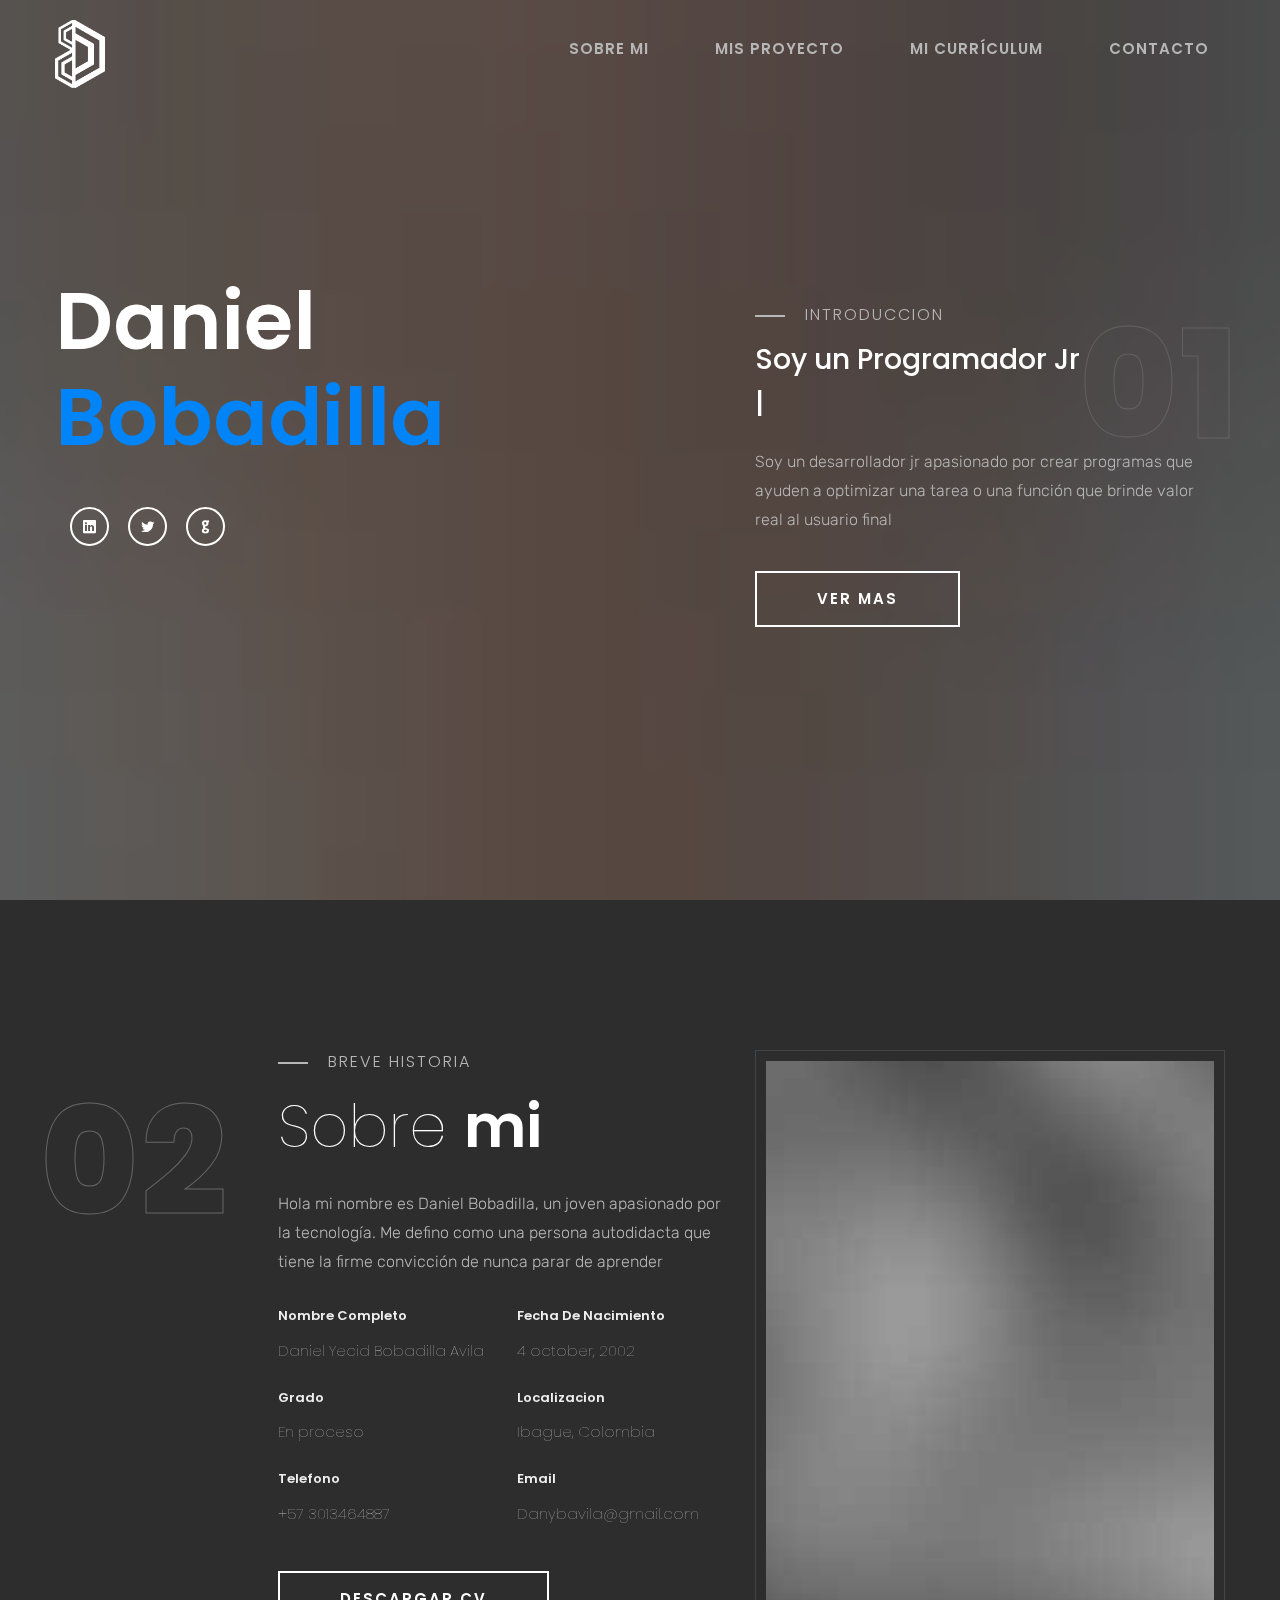
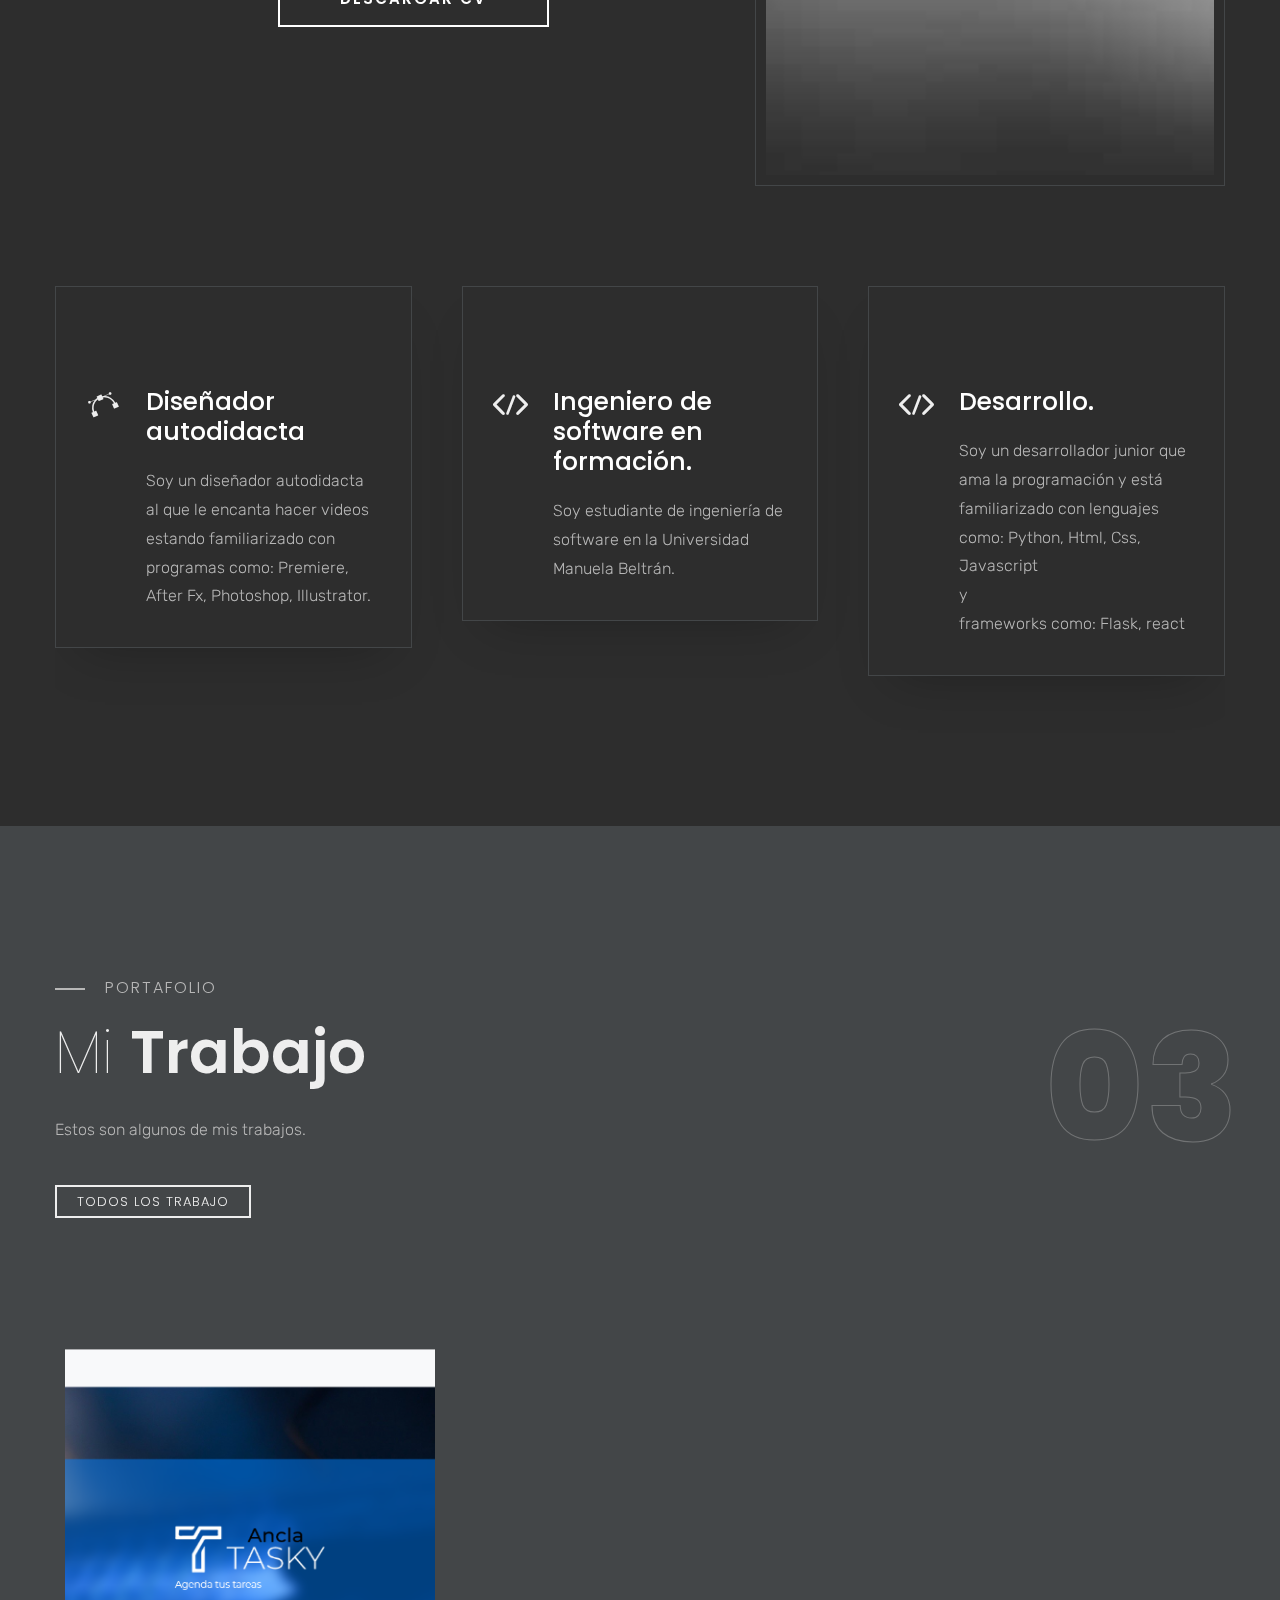
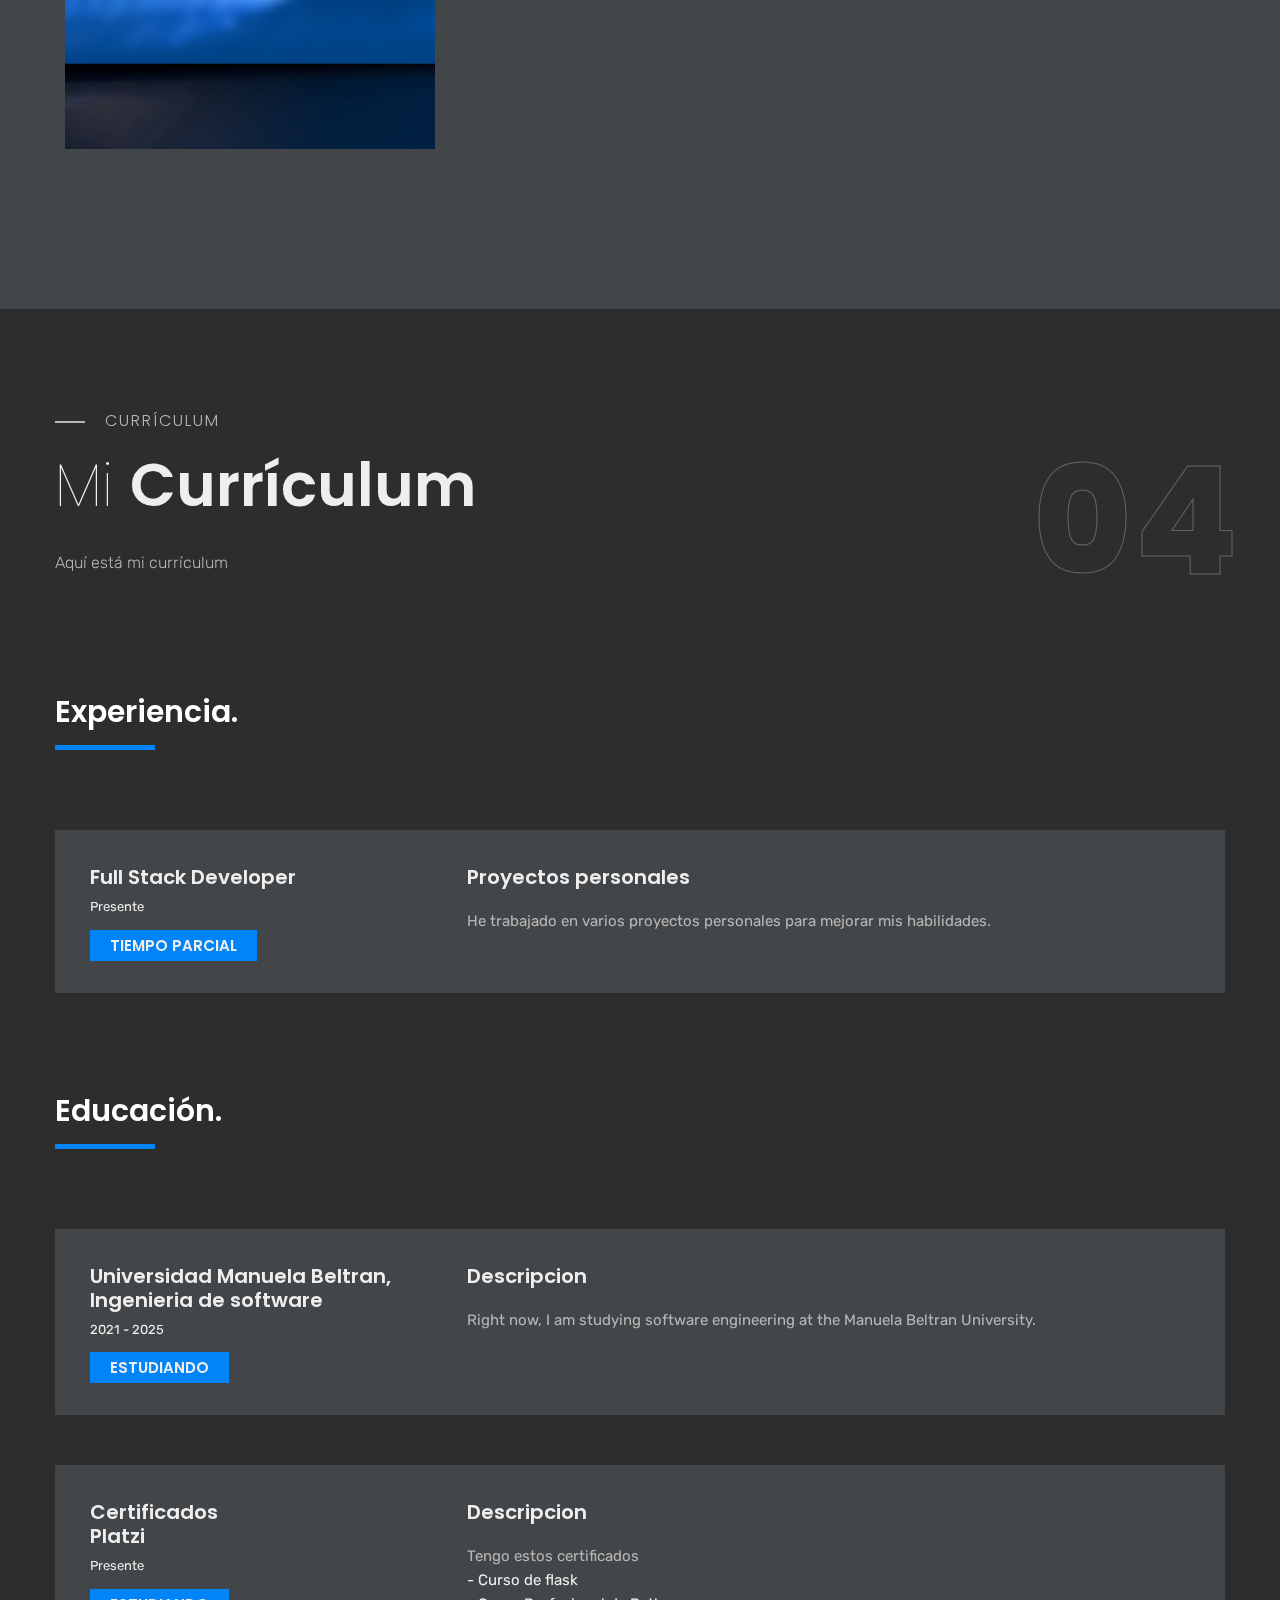
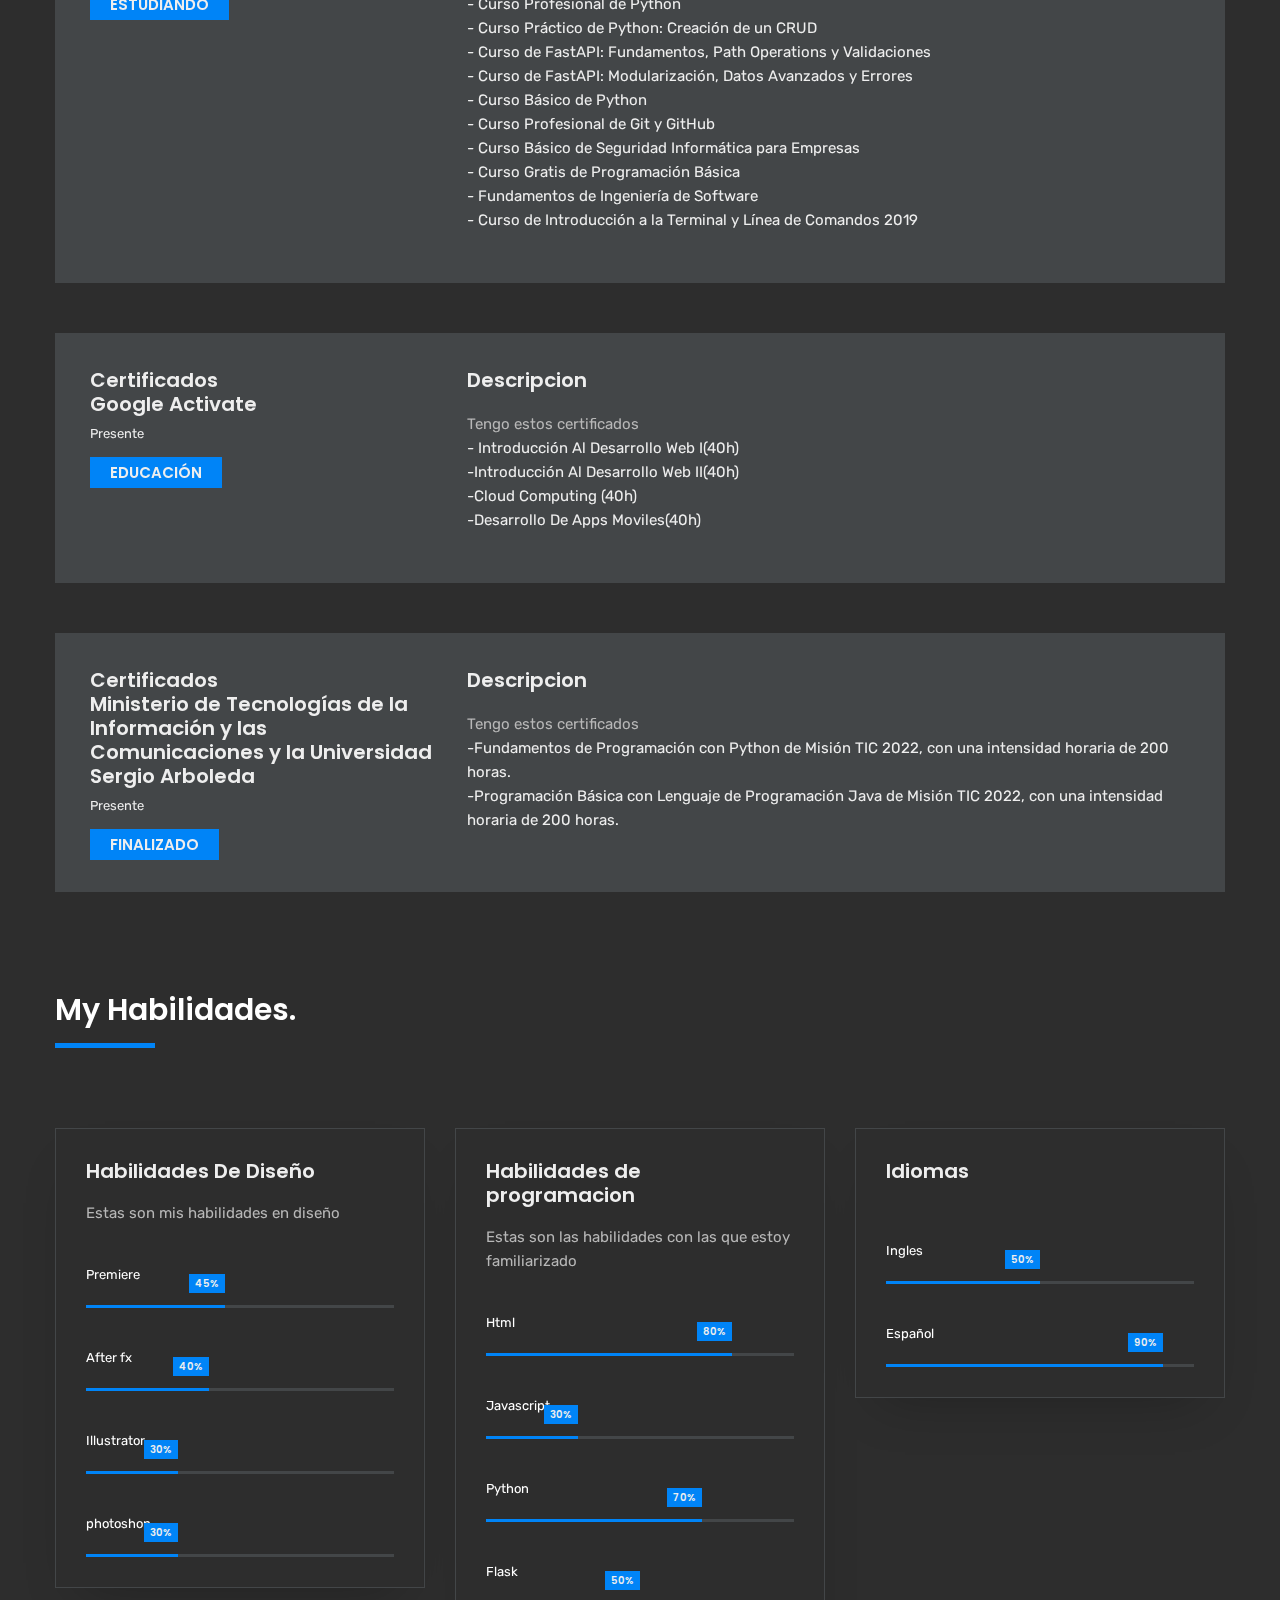
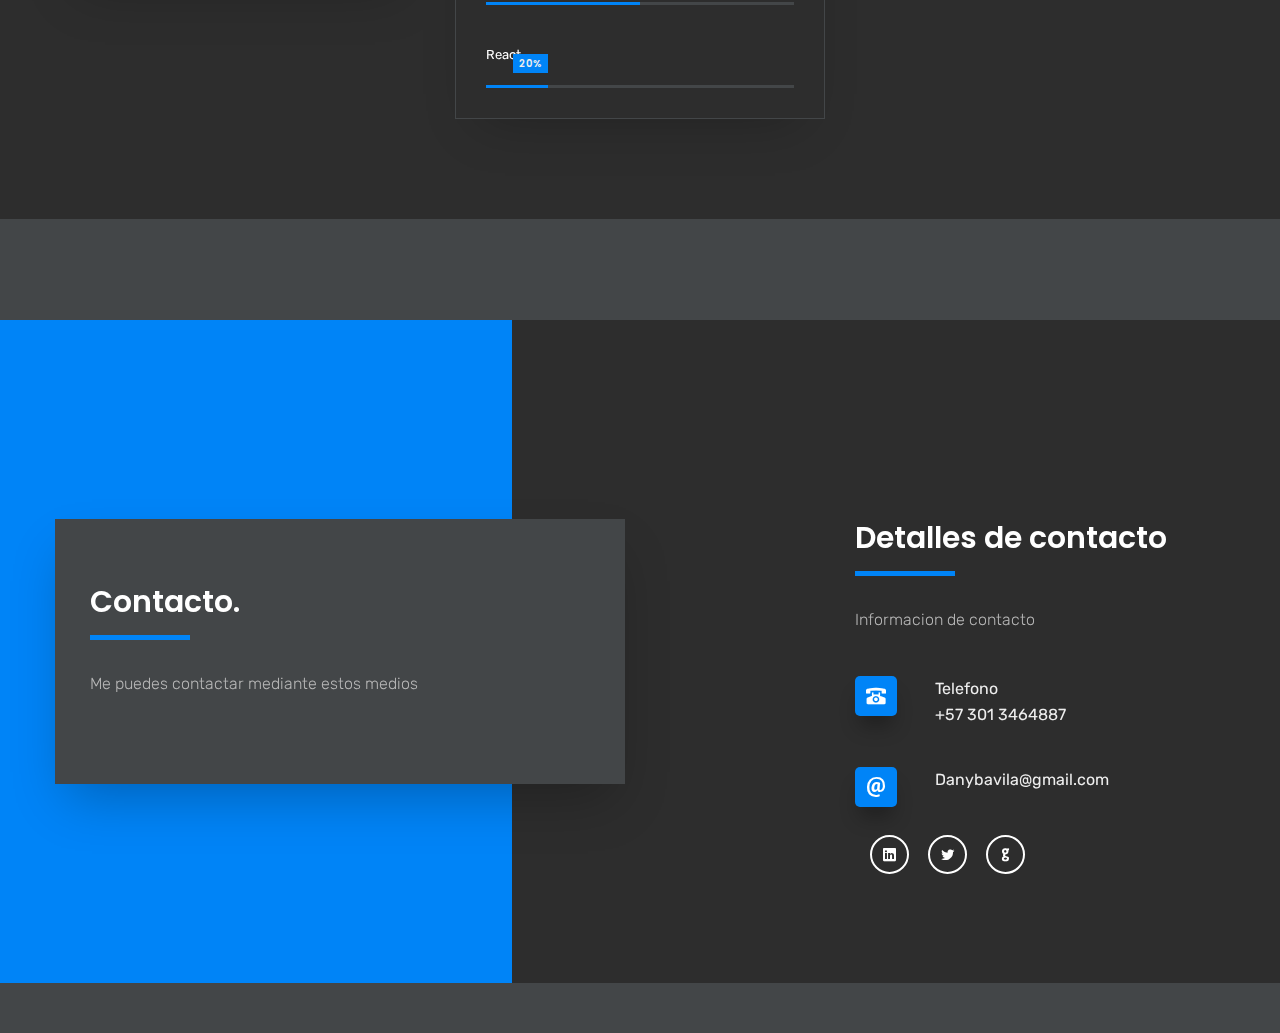
==== dark español.html @ 5fbb4f7f "multilenguaje" ====
<!DOCTYPE html>
<!--[if lt IE 7]>      <html class="no-js lt-ie9 lt-ie8 lt-ie7"> <![endif]-->
<!--[if IE 7]>         <html class="no-js lt-ie9 lt-ie8"> <![endif]-->
<!--[if IE 8]>         <html class="no-js lt-ie9"> <![endif]-->
<!--[if gt IE 8]>      <html class="no-js"> <![endif]-->
<html lang="zxx">

<head>
    <meta charset="UTF-8">
    <meta http-equiv="X-UA-Compatible" content="IE=edge">
    <meta name="viewport" content="width=device-width, initial-scale=1.0">
    <title>Daniel Bobadilla</title>
    <!-- FAVICON ICON  -->
    <link rel="apple-touch-icon" sizes="180x180" href="image/asset/favicon.png">
    <link rel="icon" type="image/png" sizes="32x32" href="image/asset/favicon.png">
    <link rel="icon" type="image/png" sizes="16x16" href="image/asset/favicon.png">
    <link rel="shortcut icon" href="image/asset/favicon.png" >
    <!-- GOOGLE FONT -->
    <link rel="preconnect" href="https://fonts.gstatic.com">
    <link href="https://fonts.googleapis.com/css2?family=Poppins:wght@400;500;600;700;900&family=Rubik&display=swap"
        rel="stylesheet">
    <!-- FONTAWESOME FONT -->
    <link href="css/vendor/icofont.min.css" rel="stylesheet">
    <!-- BOOTSTRAP -->
    <link href="css/vendor/bootstrap.min.css" rel="stylesheet">
    <!-- MAGNIFIC POPUP -->
    <link href="css/vendor/magnific.css" rel="stylesheet">
    <!-- HEADLINE ANIMATED -->
    <link href="css/vendor/headlineanimated.css" rel="stylesheet">
    <!-- OWL CARAOUSEL CSS -->
    <link href="css/vendor/owl.carousel.min.css" rel="stylesheet">
    <link href="css/vendor/owl.theme.default.min.css" rel="stylesheet">
    <!-- MAIN CSS -->
    <link href="css/dark.css" rel="stylesheet">
    <!-- RESPONSIVE CSS -->
    <link href="css/responsive.css" rel="stylesheet">
</head>

<body data-spy="scroll" data-target=".navigation-wrap" data-offset="1">
    <!--[if lt IE 7]>
            <p class="browsehappy">You are using an <strong>outdated</strong> browser. Please <a href="#">upgrade your browser</a> to improve your experience.</p>
    <![endif]-->
    <!-- PRELOADER -->
    <div class="preloader">
        <div class="ellipsis">
          <div></div>
          <div></div>
          <div></div>
          <div></div>
        </div>
      </div>
    <!-- MAIN WRAP -->
    <div class="main-wrap">
         <!-- SMALL MENU -->
         <div class="overlay-fade"></div>
         <div class="wrap-mobilemenu">
             <button id="closesmenu" class="button-menu">
                 <i class="icofont-close-squared-alt"></i>
             </button>
         <nav class="menu-mobile">
             <ul class="navigation-list">
                 <li><a class="nav-link" href="#about-wrap">Sobre mi</a></li>
                 <li><a class="nav-link" href="#portfolio-wrap">Mis proyectos</a></li>
                 <li><a class="nav-link" href="#wrap-resume">Mi Resumen</a></li>
                 <li><a class="nav-link" href="#contact-section">Contacto</a></li>
             </ul>
         </nav>
     </div>
        <!-- HEADER WRAP -->
        <header id="header-wrap">
            <div class="main-headerwrap container">
                <div class="row">
                    <div class="col-lg-3">
                        <div class="logo-wrap">
                            <img src="image/asset/logo.png" alt="logo" />
                        </div>
                    </div>
                    <div class="col-lg-9 navigation-big">
                        <nav class="navigation-wrap">
                            <ul class="navigation-list">
                                <li><a class="nav-link" href="#about-wrap">Sobre mi</a></li>
                                <li><a class="nav-link" href="#portfolio-wrap">Mis proyecto</a></li>
                                <li><a class="nav-link" href="#wrap-resume">Mi Currículum</a></li>
                                <li><a class="nav-link" href="#contact-section">Contacto</a></li>
                            </ul>
                        </nav>
                    </div>
                    <button id="openmenu" class="button-menu">
                        <i class="icofont-navigation-menu"></i>
                    </button>
                </div>
            </div>
        </header>
        <!-- END HEADER WRAP -->
        <!-- HERO WRAP -->
        <section id="wrap-hero" class="jarallax" style="background: url('image/hero/11.jpg'); background-size: cover; background-position: center;
        background-repeat: no-repeat;">
            <div class="d-flex align-items-center justify-content-center inner-herocontent">
                <div class="container">
                    <div class="row">
                        <div class="col-lg-6">
                            <div class="detail-herowrap">
                                <h1>Daniel <span class="sec-word">Bobadilla</span></h1>
                                <div class="sosmed-home head-sosmed">
                                    <ul class="sosmed-list">
                                        <li><a href="https://www.linkedin.com/in/daniel-bobadilla-b40735160/"><i class="icofont-linkedin"></i> </a></li>
                                        <li><a href="https://twitter.com/DanielB_0410"><i class="icofont-twitter"></i> </a></li>
                                        <li><a href="https://github.com/danielb1004"><i class="icofont-github"></i> </a></li>
                                        <!-- <li><a href="#"><i class="icofont-dribble"></i> </a></li> -->
                                    </ul>
                                </div>
                            </div>
                        </div>
                        <div class="col-lg-6">
                            <div class="sec-detailherowrap">
                                <p class="title-detail">Introduccion</p>
                                <h3>Soy un Programador Jr
                                    <span class="wrap-typed">
                                        <span id="typed-text"></span>
                                    </span>
                                </h3>
                                <div class="mini-detail">
                                    <p>
                                        Soy un desarrollador jr apasionado por crear programas que ayuden a optimizar una tarea o una función que brinde valor real al usuario final
                                    </p>
                                </div>
                                <div class="big-text r-text li-text">01</div>
                                <a href="#" class="button-link dark-b llinks">Ver mas</a>
                            </div>
                        </div>
                    </div>
                </div>
            </div>
        </section>
        <!-- END HERO WRAP -->
        <!-- ABOUT ME WRAP -->
        <section id="about-wrap" class="padtopbottom">
            <div class="container">
                <div class="row">
                    <div class="col-lg-7">
                        <div class="big-text l-text da-text ">02</div>
                        <div class="about-detailwrap offset-lg-4">
                            <p class="title-detail">breve historia</p>
                            <h3>Sobre <span class="sec-word">mi</span></h3>
                            <div class="mini-detail">
                                <p>
                                    Hola mi nombre es Daniel Bobadilla, un joven apasionado por la tecnología. Me defino como una persona autodidacta que tiene la firme convicción de nunca parar de aprender
                                </p>
                            </div>
                            <div class="mini-detailabout">
                                <div class="row">
                                    <div class="col-lg-6 ">
                                        <div class="inner-detailabout">
                                            <p>Nombre Completo</p>
                                            <h3>Daniel Yecid Bobadilla Avila</h3>
                                        </div>
                                    </div>
                                    <div class="col-lg-6">
                                        <div class="inner-detailabout">
                                            <p>Fecha De Nacimiento</p>
                                            <h3>4 october, 2002</h3>
                                        </div>
                                    </div>
                                    <div class="col-lg-6">
                                        <div class="inner-detailabout">
                                            <p>Grado </p>
                                            <h3>En proceso</h3>
                                        </div>
                                    </div>
                                    <div class="col-lg-6">
                                        <div class="inner-detailabout">
                                            <p>Localizacion</p>
                                            <h3>Ibague, Colombia</h3>
                                        </div>
                                    </div>
                                    <div class="col-lg-6">
                                        <div class="inner-detailabout">
                                            <p>Telefono</p>
                                            <h3>+57 3013464887</h3>
                                        </div>
                                    </div>
                                    <div class="col-lg-6">
                                        <div class="inner-detailabout">
                                            <p>Email</p>
                                            <h3>Danybavila@gmail.com</h3>
                                        </div>
                                    </div>
                                </div>
                            </div>
                            <a href="#" class="button-link dark-b llinks">Descargar Cv</a>
                        </div>
                    </div>
                    <div class="col-lg-5">
                        <div class="wrap-imageabout">
                            <img src="image/hero/13.jpg" alt="poto" />
                        </div>
                    </div>
                    <div class="col-lg-12">
                        <!-- WHAT IDO -->
                        <div class="mini-detailwhatido ">
                            <div id="wrapido" class="owl-carousel owl-theme">
                                <!-- WHAT IDO ITEM -->
                                <div class="wrap-whatido">
                                    <div class="wrap-whatidodetail">

                                        <div class="inner-detailido">
                                            <i class="icofont-vector-path icon-w"></i>
                                            <h3>Diseñador autodidacta</h3>
                                            <p>Soy un diseñador autodidacta al que le encanta hacer videos estando familiarizado con programas como: Premiere, After Fx, Photoshop, Illustrator.</p>
                                        </div>
                                    </div>
                                </div>
                                <!-- WHAT IDO ITEM -->
                                <div class="wrap-whatido">
                                    <div class="wrap-whatidodetail">
                                        <div class="inner-detailido">
                                            <i class="icofont-code-alt icon-w"></i>
                                            <h3>Ingeniero de software en formación.</h3>
                                            <p>Soy estudiante de ingeniería de software en la Universidad Manuela Beltrán.</p>
                                        </div>
                                    </div>
                                </div>       
                                <!-- WHAT IDO ITEM -->
                                <div class="wrap-whatido">
                                    <div class="wrap-whatidodetail">
                                        <div class="inner-detailido">
                                            <i class="icofont-code-alt icon-w"></i>
                                            <h3>Desarrollo.</h3>
                                            <p>Soy un desarrollador junior que ama la programación y está familiarizado con lenguajes como: Python, Html, Css, Javascript
                                            </br>
                                                y
                                            </br>
                                                frameworks como: Flask, react</p>
                                        </div>
                                    </div>
                                </div>
                            </div>
                        </div>
                        <!-- END WHAT IDO -->
                    </div>
                </div>
            </div>
        </section>
        <!-- PORTFOLIo WRAP -->
        <section id="portfolio-wrap">
            <div class="container">
                <div class="row">
                    <div class="col-lg-12">
                        <div class="big-text r-text da-text ">03</div>
                        <div class="wrap-titleporto">
                            <p class="title-detail">portafolio</p>
                            <h3>Mi <span class="sec-word">Trabajo</span></h3>
                        </div>
                    </div>
                    <div class="col-lg-6">
                        <div class="mini-detail">
                            <p>
                                Estos son algunos de mis trabajos.
                            </p>
                        </div>
                    </div>
                    <div class="col-lg-12">
                        <div class="row">
                            <div class="col-lg-8 mt-4">
                                <!-- PORTFOLIO FILTER -->
                                <ul class="filter-list">
                                    <li data-filter="*" class="aktip"><span>Todos los trabajo</span></li>
                                    <!-- <li data-filter=".web"><span>Web Design</span></li>
                                    <li data-filter=".brand"><span>Brandding</span></li>
                                    <li data-filter=".ui/ux"><span>Ui ux</span></li>
                                    <li data-filter=".poto"><span>Photography</span></li> -->
                                </ul>
                            </div>
                        </div>
                        <div class="porto-content">
                            <!--  PORFOLIO ITEM -->
                            <div class="porto-item poto">
                                <a class="image-popup gallery-link" href="image/portfolio/Tasky.PNG">
                                    <div class="wrap-portoiner">
                                        <img src="image/portfolio/Tasky.PNG" alt="Web Design" />
                                        <div class="info-porto">
                                            <div class="description-porto">
                                                <h3>Tasky</h3>
                                                <span>Aplicación para la gestión del servicio en una iglesia</span>
                                            </div>
                                        </div>
                                    </div>
                                </a>
                            </div>
                            <!-- END PORTFOLIO ITEM -->
                            <!--  PORFOLIO ITEM -->

                            <!-- <div class="porto-item web">
                                <a class="image-popup gallery-link" href="image/portfolio/3.jpg">
                                    <div class="wrap-portoiner">
                                        <img src="image/portfolio/3.jpg" alt="porto" />
                                        <div class="info-porto">
                                            <div class="description-porto">
                                                <h3>Walking man nowhare</h3>
                                                <span>design grapich project</span>
                                            </div>
                                        </div>
                                    </div>
                                </a>
                            </div> -->

                            <!-- END PORTFOLIO ITEM -->
                            <!--  PORFOLIO ITEM -->

                            <!-- <div class="porto-item web">
                                <a class="image-popup gallery-link" href="image/portfolio/6.jpg">
                                    <div class="wrap-portoiner">
                                        <img src="image/portfolio/6.jpg" alt="porto" />
                                        <div class="info-porto">
                                            <div class="description-porto">
                                                <h3>Walking man nowhare</h3>
                                                <span>design grapich project</span>
                                            </div>
                                        </div>
                                    </div>
                                </a>
                            </div> -->

                            <!-- END PORTFOLIO ITEM -->
                            <!--  PORFOLIO ITEM -->

                            <!-- <div class="porto-item brand">
                                <a class="image-popup gallery-link" href="image/portfolio/5.jpg">
                                    <div class="wrap-portoiner">
                                        <img src="image/portfolio/5.jpg" alt="porto" />
                                        <div class="info-porto">
                                            <div class="description-porto">
                                                <h3>Walking man nowhare</h3>
                                                <span>design grapich project</span>
                                            </div>
                                        </div>
                                    </div>
                                </a>
                            </div> -->

                            <!-- END PORTFOLIO ITEM -->
                        </div>
                    </div>
                </div>
            </div>
        </section>
        <!-- RESUME -->
        <section id="wrap-resume">
            <div class="container">
                <div class="row">
                    <div class="col-lg-12">
                        <div class="big-text r-text da-text ">04</div>
                        <div class="wrap-titleporto ">
                            <p class="title-detail">Currículum</p>
                            <h3>Mi <span class="sec-word">Currículum</span></h3>
                        </div>
                    </div>
                    <div class="col-lg-6">
                        <div class="mini-detail">
                            <p>
                                Aquí está mi currículum
                            </p>
                        </div>
                    </div>
                    <div class="col-lg-12">
                        <div class="title-top">
                            <h3>Experiencia.</h3>
                        </div>
                    </div>
                    <div class="col-lg-12">
                        <div class="wrap-itemresume">
                            <div class="row">
                                <div class="col-lg-4">
                                    <div class="l-side">
                                        <h3>Full Stack Developer</h3>
                                        <p>Presente </p>
                                        <span class="work-stat">
                                            Tiempo parcial
                                        </span>
                                    </div>
                                </div>
                                <div class="col-lg-8">
                                    <div class="r-side">
                                        <h3>Proyectos personales</h3>
                                        <p>He trabajado en varios proyectos personales para mejorar mis habilidades.</p>
                                    </div>
                                </div>
                            </div>
                        </div>
                    </div>
                    <div class="col-lg-12">
                        <div class="title-top">
                            <h3>Educación.</h3>
                        </div>
                    </div>
                    <div class="col-lg-12">
                        <div class="wrap-itemresume">
                            <div class="row">
                                <div class="col-lg-4">
                                    <div class="l-side">
                                        <h3>Universidad Manuela Beltran, Ingenieria de software
                                        </h3>
                                        <p>2021 - 2025 </p>
                                        <span class="work-stat">
                                            Estudiando
                                        </span>
                                    </div>
                                </div>
                                <div class="col-lg-8">
                                    <div class="r-side">
                                        <h3>Descripcion</h3>
                                        <p>Right now, I am studying software engineering at the Manuela Beltran University.</p>
                                    </div>
                                </div>
                            </div>
                        </div>
                    </div>
                    <div class="col-lg-12">
                        <div class="wrap-itemresume">
                            <div class="row">
                                <div class="col-lg-4">
                                    <div class="l-side">
                                        <h3>Certificados
                                        </br> 
                                        Platzi 
                                        </h3>
                                        <p>Presente</p>
                                        <span class="work-stat">
                                            Estudiando
                                        </span>
                                    </div>
                                </div>
                                <div class="col-lg-8">
                                    <div class="r-side">
                                        <h3>Descripcion</h3>
                                        <p>
                                            Tengo estos certificados
                                        </br>
                                        <a href="https://platzi.com/p/danielbobadilla/curso/1540-course/diploma/detalle/">- Curso de flask</a>
                                        </br>
                                        <a href="https://platzi.com/p/danielbobadilla/curso/2397-python-profesional/diploma/detalle/">- Curso Profesional de Python</a>
                                        </br>
                                        <a href="https://platzi.com/p/danielbobadilla/curso/1378-python-practico/diploma/detalle/">- Curso Práctico de Python: Creación de un CRUD</a>
                                        </br>
                                        <a href="https://platzi.com/p/danielbobadilla/curso/2513-fastapi/diploma/detalle/">- Curso de FastAPI: Fundamentos, Path Operations y Validaciones</a>
                                        </br>
                                        <a href="https://platzi.com/p/danielbobadilla/curso/2514-fastapi-modularizacion-datos/diploma/detalle/">- Curso de FastAPI: Modularización, Datos Avanzados y Errores</a>
                                        </br>
                                        <a href="https://platzi.com/p/danielbobadilla/curso/1937-python/diploma/detalle/">- Curso Básico de Python</a>
                                        </br>
                                        <a href="https://platzi.com/p/danielbobadilla/curso/1557-git-github/diploma/detalle/">- Curso Profesional de Git y GitHub</a>
                                        </br>
                                        <a href="https://platzi.com/p/danielbobadilla/curso/1647-seguridad-empresas/diploma/detalle/">- Curso Básico de Seguridad Informática para Empresas</a>
                                        </br>
                                        <a href="https://platzi.com/p/danielbobadilla/curso/1050-programacion-basica/diploma/detalle/">- Curso Gratis de Programación Básica</a>
                                        </br>
                                        <a href="https://platzi.com/p/danielbobadilla/curso/1748-terminal-2019/diploma/detalle/">- Fundamentos de Ingeniería de Software</a>
                                        </br>
                                        <a href="https://platzi.com/p/danielbobadilla/curso/1748-terminal-2019/diploma/detalle/">- Curso de Introducción a la Terminal y Línea de Comandos 2019</a>
                                        </p>
                                    </div>
                                </div>
                            </div>
                        </div>
                    </div>
                    <div class="col-lg-12">
                        <div class="wrap-itemresume">
                            <div class="row">
                                <div class="col-lg-4">
                                    <div class="l-side">
                                        <h3>Certificados
                                        </br> 
                                        Google Activate 
                                        </h3>
                                        <p>Presente</p>
                                        <span class="work-stat">
                                            Educación
                                        </span>
                                    </div>
                                </div>
                                <div class="col-lg-8">
                                    <div class="r-side">
                                        <h3>Descripcion</h3>
                                        <p>
                                            Tengo estos certificados
                                        </br>
                                        <a href="image/certificates/certificado (1).pdf">- Introducción Al Desarrollo Web I(40h)</a>
                                        </br>
                                        <a href="image/certificates/certificado (2).pdf">-Introducción Al Desarrollo Web II(40h)</a>
                                        </br>
                                        <a href="image/certificates/certificado (3).pdf">-Cloud Computing (40h)</a>
                                        </br>
                                        <a href="image/certificates/certificado.pdf">-Desarrollo De Apps Moviles(40h)</a>
                                        </p>
                                    </div>
                                </div>
                            </div>
                        </div>
                    </div>
                    <div class="col-lg-12">
                        <div class="wrap-itemresume">
                            <div class="row">
                                <div class="col-lg-4">
                                    <div class="l-side">
                                        <h3>Certificados
                                        </br> 
                                        Ministerio de Tecnologías de la Información y las  Comunicaciones y la Universidad Sergio Arboleda 
                                        </h3>
                                        <p>Presente</p>
                                        <span class="work-stat">
                                            Finalizado
                                        </span>
                                    </div>
                                </div>
                                <div class="col-lg-8">
                                    <div class="r-side">
                                        <h3>Descripcion</h3>
                                        <p>
                                            Tengo estos certificados
                                        </br>
                                        <a href="image/certificates/Daniel_Yecid_Bobadilla_Avila-sign_12.pdf">-Fundamentos de  Programación con Python de Misión TIC 2022, con una intensidad horaria de 200 horas.</a>
                                        </br>
                                        <a href="image/certificates/Daniel_Yecid__Bobadilla_Auvila-sign_1.pdf">-Programación Básica con Lenguaje de Programación Java de Misión TIC 2022, con una intensidad horaria de 200 horas.</a>                      
                                        </p>
                                    </div>
                                </div>
                            </div>
                        </div>
                    </div>
                    <div class="col-lg-12">
                        <div class="title-top">
                            <h3>My Habilidades.</h3>
                        </div>
                    </div>

                    <div class="col-lg-4">
                        <div class="part-col">
                            <h3>Habilidades De Diseño</h3>
                            <p>Estas son mis habilidades en diseño</p>
                            <div class="wrap-bar">
                                <p class="title-pp">Premiere </p>
                                <div class="skill-bar" data-valuenow="45">
                                    <span>45%</span>
                                </div>
                            </div>
                            <div class="wrap-bar">
                                <p class="title-pp">After fx</p>
                                <div class="skill-bar" data-valuenow="40">
                                    <span>40%</span>
                                </div>
                            </div>
                            <div class="wrap-bar">
                                <p class="title-pp">Illustrator</p>
                                <div class="skill-bar" data-valuenow="30">
                                    <span>30%</span>
                                </div>
                            </div>
                            <div class="wrap-bar">
                                <p class="title-pp">photoshop</p>
                                <div class="skill-bar" data-valuenow="30">
                                    <span>30%</span>
                                </div>
                            </div>
                        </div>
                    </div>
                    <div class="col-lg-4">
                        <div class="part-col dark-one">
                            <h3>Habilidades de programacion
                            </h3>
                            <p>Estas son las habilidades con las que estoy familiarizado</p>
                            <div class="wrap-bar">
                                <p class="title-pp">Html</p>
                                <div class="skill-bar" data-valuenow="80">
                                    <span>92%</span>
                                </div>
                            </div>
                            <div class="wrap-bar">
                                <p class="title-pp">Javascript</p>
                                <div class="skill-bar" data-valuenow="30">
                                    <span>30%</span>
                                </div>
                            </div>
                            <div class="wrap-bar">
                                <p class="title-pp">Python</p>
                                <div class="skill-bar" data-valuenow="70">
                                    <span>70%</span>
                                </div>
                            </div>
                            <div class="wrap-bar">
                                <p class="title-pp">Flask</p>
                                <div class="skill-bar" data-valuenow="50">
                                    <span>70%</span>
                                </div>
                            </div>
                            <div class="wrap-bar">
                                <p class="title-pp">React</p>
                                <div class="skill-bar" data-valuenow="20">
                                    <span>20</span>
                                </div>
                            </div>
                        </div>
                    </div>
                    <div class="col-lg-4">
                        <div class="part-col">
                            <h3>Idiomas</h3>
                            <p></p>
                            <div class="wrap-bar">
                                <p class="title-pp">Ingles</p>
                                <div class="skill-bar" data-valuenow="50">
                                    <span>50%</span>
                                </div>
                            </div>
                            <div class="wrap-bar">
                                <p class="title-pp">Español</p>
                                <div class="skill-bar" data-valuenow="90">
                                    <span>90%</span>
                                </div>
                            </div>
                        </div>
                    </div>
                </div>
            </div>
            <div class="wrap-partnercontainer">
                <div id="partner-sliderwrap" class="container">
                    <div class="row">
                        <div class="col-lg-12">
                            <div class="partner-wrap owl-carousel" id="craxpartner-slide">
                                <!-- ITEM PARTNER -->
                                <!-- <div class="item-partner">
                                    <img src="image/partner/5.png" alt="partner" />
                                </div> -->

                            </div>
                        </div>
                    </div>
                </div>
            </div>
        </section>
        <!-- CONTACT SECTION -->
        <section id="contact-section">
            <div class="container">
                <div class="row align-items-center">
                    <div class="col-lg-6">
                        <div class="contact-form">
                            <div class="title-top">
                                <h3>Contacto.</h3>
                            </div>
                            <div class="mini-detail">
                                <p>
                                    Me puedes contactar mediante estos medios
                                </p>
                            </div>
                            <!-- <form action="#" method="get" accept-charset="utf-8" id="form-contact">
                                <div class="row">
                                    <div class="col-lg-6">
                                        <input type="text" placeholder="First Name" name="Fname" />
                                    </div>
                                    <div class="col-lg-6">
                                        <input type="text" placeholder="Last Name" name="Lname" />
                                    </div>
                                    <div class="col-lg-12">
                                        <input type="text" placeholder="Email Address" name="Email" />
                                    </div>
                                    <div class="col-lg-12">
                                        <textarea class="textarea" placeholder="Your Message" name="Comment"></textarea>
                                        <button type="submit" class="button-link dark-b llinks">Send now</button>
                                    </div>
                                </div>
                            </form> -->
                        </div>
                    </div>
                    <div class="col-lg-4 ml-auto">
                        <div class="detail-contact">
                            <div class="title-top">
                                <h3>Detalles de contacto</h3>
                            </div>
                            <div class="mini-detail">
                                <p>
                                    Informacion de contacto
                                </p>
                            </div>
                            <!-- <div class="detail-info">
                                <i class="icofont-map-pins the-icon"></i>
                                <div class="inner-detail">
                                    <p>Unnamed Road 77152, jakarta Selatan Indonesia.</p>
                                </div>
                            </div> -->
                            <div class="detail-info">
                                <i class="icofont-ui-dial-phone the-icon"></i>
                                <div class="inner-detail">
                                    <p>Telefono<br />
                                        +57 301 3464887 </p>
                                </div>
                            </div>
                            <div class="detail-info">
                                <i class="icofont-ui-email the-icon"></i>
                                <div class="inner-detail">
                                    <p>Danybavila@gmail.com<br /></p>
                                </div>
                            </div>
                            <div class="sosmed-home foot-sosmed">
                                <ul class="sosmed-list">
                                    <li><a href="https://www.linkedin.com/in/daniel-bobadilla-b40735160/"><i class="icofont-linkedin"></i> </a></li>
                                    <li><a href="https://twitter.com/DanielB_0410"><i class="icofont-twitter"></i> </a></li>
                                    <li><a href="https://github.com/danielb1004"><i class="icofont-github"></i> </a></li>
                                    <!-- <li><a href="#"><i class="icofont-dribble"></i> </a></li> -->
                                </ul>
                            </div>
                        </div>
                    </div>
                </div>
            </div>
        </section>
        <!-- FOOTER -->
        <footer id="footer-wrap">
            <div class="container">
                <div class="row">
                    <div class="col-lg-4">
                        <div class="wrap-title-foot">
                            <h3><b></b> </h3>
                        </div>
                    </div>
                </div>
            </div>
        </footer>
        <!-- SCROLLTOP -->
        <a href="#" class="scroll-top">
            <i class="icofont-arrow-up dropicon">
            </i>
        </a>
    </div>
    <!-- END MAIN WRAP -->
    <!-- JAVASCRIPT JQUERY -->
    <script src="javascript/vendor/jquery.js"></script>
    <!-- BOOTSTRAP -->
    <script src="javascript/vendor/bootstrap.min.js"></script>
    <!-- MAGNIFIC POPUP -->
    <script src="javascript/vendor/magnific.js"></script>
    <!-- OWL CAROUSEL -->
    <script src="javascript/vendor/owl.carousel.min.js"></script>
    <!-- ISOTOPE -->
    <script src="javascript/vendor/isotope.js"></script>
    <!-- HEADLINE ANIMATED -->
    <script src="javascript/vendor/typed.js"></script>
    <!-- JARALLAX -->
    <script src="javascript/vendor/jarallax.js"></script>
    <!-- MAIN JAVASCRIPT -->
    <script src="javascript/main.js"></script>
</body>

</html>
---- css/vendor/headlineanimated.css ----
.ah-headline.type .ah-words-wrapper.selected::after,.ah-headline.type b{visibility:hidden}.ah-headline.clip span,.ah-headline.loading-bar span,.ah-headline.slide span{padding:.2em 0;display:inline-block}.ah-headline.clip .ah-words-wrapper,.ah-headline.loading-bar .ah-words-wrapper,.ah-headline.slide .ah-words-wrapper,.ah-headline.type .ah-words-wrapper{overflow:hidden;vertical-align:top}.ah-words-wrapper{display:inline-block;position:relative;text-align:left}.ah-words-wrapper b{display:inline-block;position:absolute;white-space:nowrap;left:0;top:0}.ah-words-wrapper b.is-visible{position:relative}.no-js .ah-words-wrapper b{opacity:0}.no-js .ah-words-wrapper b.is-visible{opacity:1}.ah-headline.rotate-1 .ah-words-wrapper{-webkit-perspective:300px;perspective:300px}.ah-headline.rotate-1 b{opacity:0;-webkit-transform-origin:50% 100%;transform-origin:50% 100%;-webkit-transform:rotateX(180deg);transform:rotateX(180deg)}.ah-headline.rotate-1 b.is-visible{opacity:1;-webkit-transform:rotateX(0);transform:rotateX(0);-webkit-animation:ah-rotate-1-in 1.2s;animation:ah-rotate-1-in 1.2s}.ah-headline.rotate-1 b.is-hidden{-webkit-transform:rotateX(180deg);transform:rotateX(180deg);-webkit-animation:ah-rotate-1-out 1.2s;animation:ah-rotate-1-out 1.2s}@-webkit-keyframes ah-rotate-1-in{0%{-webkit-transform:rotateX(180deg);transform:rotateX(180deg);opacity:0}35%{-webkit-transform:rotateX(120deg);transform:rotateX(120deg);opacity:0}65%{opacity:0}100%{-webkit-transform:rotateX(360deg);transform:rotateX(360deg);opacity:1}}@keyframes ah-rotate-1-in{0%{-webkit-transform:rotateX(180deg);transform:rotateX(180deg);opacity:0}35%{-webkit-transform:rotateX(120deg);transform:rotateX(120deg);opacity:0}65%{opacity:0}100%{-webkit-transform:rotateX(360deg);transform:rotateX(360deg);opacity:1}}@-webkit-keyframes ah-rotate-1-out{0%{-webkit-transform:rotateX(0);transform:rotateX(0);opacity:1}35%{-webkit-transform:rotateX(-40deg);transform:rotateX(-40deg);opacity:1}65%{opacity:0}100%{-webkit-transform:rotateX(180deg);transform:rotateX(180deg);opacity:0}}@keyframes ah-rotate-1-out{0%{-webkit-transform:rotateX(0);transform:rotateX(0);opacity:1}35%{-webkit-transform:rotateX(-40deg);transform:rotateX(-40deg);opacity:1}65%{opacity:0}100%{-webkit-transform:rotateX(180deg);transform:rotateX(180deg);opacity:0}}.ah-headline.type .ah-words-wrapper::after{content:'';position:absolute;right:0;top:50%;bottom:auto;-webkit-transform:translateY(-50%);transform:translateY(-50%);height:90%;width:1px;background-color:#363636}.ah-headline.type .ah-words-wrapper.waiting::after{-webkit-animation:ah-pulse 1s infinite;animation:ah-pulse 1s infinite}.ah-headline.type .ah-words-wrapper.selected{background-color:#f0f0f0}.ah-headline.type .ah-words-wrapper.selected b{color:#363636}.ah-headline.type b.is-visible{visibility:visible}.ah-headline.type i{position:absolute;visibility:hidden}.ah-headline.type i.in{position:relative;visibility:visible}@-webkit-keyframes ah-pulse{0%{-webkit-transform:translateY(-50%) scale(1);transform:translateY(-50%) scale(1);opacity:1}40%{-webkit-transform:translateY(-50%) scale(.9);transform:translateY(-50%) scale(.9);opacity:0}100%{-webkit-transform:translateY(-50%) scale(0);transform:translateY(-50%) scale(0);opacity:0}}@keyframes ah-pulse{0%{-webkit-transform:translateY(-50%) scale(1);transform:translateY(-50%) scale(1);opacity:1}40%{-webkit-transform:translateY(-50%) scale(.9);transform:translateY(-50%) scale(.9);opacity:0}100%{-webkit-transform:translateY(-50%) scale(0);transform:translateY(-50%) scale(0);opacity:0}}.ah-headline.rotate-2 .ah-words-wrapper{-webkit-perspective:300px;perspective:300px}.ah-headline.rotate-2 em,.ah-headline.rotate-2 i{display:inline-block;-webkit-backface-visibility:hidden;backface-visibility:hidden}.ah-headline.rotate-2 b{opacity:0}.ah-headline.rotate-2 i{-webkit-transform-style:preserve-3d;transform-style:preserve-3d;-webkit-transform:translateZ(-20px) rotateX(90deg);transform:translateZ(-20px) rotateX(90deg);opacity:0}.is-visible .ah-headline.rotate-2 i{opacity:1}.ah-headline.rotate-2 i.in{-webkit-animation:ah-rotate-2-in .4s forwards;animation:ah-rotate-2-in .4s forwards}.ah-headline.rotate-2 i.out{-webkit-animation:ah-rotate-2-out .4s forwards;animation:ah-rotate-2-out .4s forwards}.ah-headline.rotate-2 em{-webkit-transform:translateZ(20px);transform:translateZ(20px)}.no-csstransitions .ah-headline.rotate-2 i{-webkit-transform:rotateX(0);transform:rotateX(0);opacity:0}.no-csstransitions .ah-headline.rotate-2 i em{-webkit-transform:scale(1);transform:scale(1)}.no-csstransitions .ah-headline.rotate-2 .is-visible i{opacity:1}@-webkit-keyframes ah-rotate-2-in{0%{opacity:0;-webkit-transform:translateZ(-20px) rotateX(90deg);transform:translateZ(-20px) rotateX(90deg)}60%{opacity:1;-webkit-transform:translateZ(-20px) rotateX(-10deg);transform:translateZ(-20px) rotateX(-10deg)}100%{opacity:1;-webkit-transform:translateZ(-20px) rotateX(0);transform:translateZ(-20px) rotateX(0)}}@keyframes ah-rotate-2-in{0%{opacity:0;-webkit-transform:translateZ(-20px) rotateX(90deg);transform:translateZ(-20px) rotateX(90deg)}60%{opacity:1;-webkit-transform:translateZ(-20px) rotateX(-10deg);transform:translateZ(-20px) rotateX(-10deg)}100%{opacity:1;-webkit-transform:translateZ(-20px) rotateX(0);transform:translateZ(-20px) rotateX(0)}}@-webkit-keyframes ah-rotate-2-out{0%{opacity:1;-webkit-transform:translateZ(-20px) rotateX(0);transform:translateZ(-20px) rotateX(0)}60%{opacity:0;-webkit-transform:translateZ(-20px) rotateX(-100deg);transform:translateZ(-20px) rotateX(-100deg)}100%{opacity:0;-webkit-transform:translateZ(-20px) rotateX(-90deg);transform:translateZ(-20px) rotateX(-90deg)}}@keyframes ah-rotate-2-out{0%{opacity:1;-webkit-transform:translateZ(-20px) rotateX(0);transform:translateZ(-20px) rotateX(0)}60%{opacity:0;-webkit-transform:translateZ(-20px) rotateX(-100deg);transform:translateZ(-20px) rotateX(-100deg)}100%{opacity:0;-webkit-transform:translateZ(-20px) rotateX(-90deg);transform:translateZ(-20px) rotateX(-90deg)}}.ah-headline.loading-bar .ah-words-wrapper::after{content:'';position:absolute;left:0;bottom:0;height:3px;width:0;background:#356efd;z-index:2;-webkit-transition:width .3s -.1s;transition:width .3s -.1s}.ah-headline.loading-bar .ah-words-wrapper.is-loading::after{width:100%;-webkit-transition:width 3s;transition:width 3s}.ah-headline.loading-bar b{top:.2em;opacity:0;-webkit-transition:opacity .3s;transition:opacity .3s}.ah-headline.loading-bar b.is-visible{opacity:1;top:0}.ah-headline.slide b{opacity:0;top:.2em}.ah-headline.slide b.is-visible{top:0;opacity:1;-webkit-animation:slide-in .6s;animation:slide-in .6s}.ah-headline.slide b.is-hidden{-webkit-animation:slide-out .6s;animation:slide-out .6s}@-webkit-keyframes slide-in{0%{opacity:0;-webkit-transform:translateY(-100%);transform:translateY(-100%)}60%{opacity:1;-webkit-transform:translateY(20%);transform:translateY(20%)}100%{opacity:1;-webkit-transform:translateY(0);transform:translateY(0)}}@keyframes slide-in{0%{opacity:0;-webkit-transform:translateY(-100%);transform:translateY(-100%)}60%{opacity:1;-webkit-transform:translateY(20%);transform:translateY(20%)}100%{opacity:1;-webkit-transform:translateY(0);transform:translateY(0)}}@-webkit-keyframes slide-out{0%{opacity:1;-webkit-transform:translateY(0);transform:translateY(0)}60%{opacity:0;-webkit-transform:translateY(120%);transform:translateY(120%)}100%{opacity:0;-webkit-transform:translateY(100%);transform:translateY(100%)}}@keyframes slide-out{0%{opacity:1;-webkit-transform:translateY(0);transform:translateY(0)}60%{opacity:0;-webkit-transform:translateY(120%);transform:translateY(120%)}100%{opacity:0;-webkit-transform:translateY(100%);transform:translateY(100%)}}.ah-headline.clip .ah-words-wrapper::after{content:'';position:absolute;top:0;right:0;width:2px;height:100%;background-color:#363636}.ah-headline.clip b{opacity:0}.ah-headline.clip b.is-visible{opacity:1}.ah-headline.zoom .ah-words-wrapper{-webkit-perspective:300px;perspective:300px}.ah-headline.zoom b{opacity:0}.ah-headline.zoom b.is-visible{opacity:1;-webkit-animation:zoom-in .8s;animation:zoom-in .8s}.ah-headline.zoom b.is-hidden{-webkit-animation:zoom-out .8s;animation:zoom-out .8s}@-webkit-keyframes zoom-in{0%{opacity:0;-webkit-transform:translateZ(100px);transform:translateZ(100px)}100%{opacity:1;-webkit-transform:translateZ(0);transform:translateZ(0)}}@keyframes zoom-in{0%{opacity:0;-webkit-transform:translateZ(100px);transform:translateZ(100px)}100%{opacity:1;-webkit-transform:translateZ(0);transform:translateZ(0)}}@-webkit-keyframes zoom-out{0%{opacity:1;-webkit-transform:translateZ(0);transform:translateZ(0)}100%{opacity:0;-webkit-transform:translateZ(-100px);transform:translateZ(-100px)}}@keyframes zoom-out{0%{opacity:1;-webkit-transform:translateZ(0);transform:translateZ(0)}100%{opacity:0;-webkit-transform:translateZ(-100px);transform:translateZ(-100px)}}.ah-headline.rotate-3 .ah-words-wrapper{-webkit-perspective:300px;perspective:300px}.ah-headline.rotate-3 b{opacity:0}.ah-headline.rotate-3 i{display:inline-block;-webkit-transform:rotateY(180deg);transform:rotateY(180deg);-webkit-backface-visibility:hidden;backface-visibility:hidden}.is-visible .ah-headline.rotate-3 i{-webkit-transform:rotateY(0);transform:rotateY(0)}.ah-headline.rotate-3 i.in{-webkit-animation:ah-rotate-3-in .6s forwards;animation:ah-rotate-3-in .6s forwards}.ah-headline.rotate-3 i.out{-webkit-animation:ah-rotate-3-out .6s forwards;animation:ah-rotate-3-out .6s forwards}.no-csstransitions .ah-headline.rotate-3 i{-webkit-transform:rotateY(0);transform:rotateY(0);opacity:0}.no-csstransitions .ah-headline.rotate-3 .is-visible i{opacity:1}@-webkit-keyframes ah-rotate-3-in{0%{-webkit-transform:rotateY(180deg);transform:rotateY(180deg)}100%{-webkit-transform:rotateY(0);transform:rotateY(0)}}@keyframes ah-rotate-3-in{0%{-webkit-transform:rotateY(180deg);transform:rotateY(180deg)}100%{-webkit-transform:rotateY(0);transform:rotateY(0)}}@-webkit-keyframes ah-rotate-3-out{0%{-webkit-transform:rotateY(0);transform:rotateY(0)}100%{-webkit-transform:rotateY(-180deg);transform:rotateY(-180deg)}}@keyframes ah-rotate-3-out{0%{-webkit-transform:rotateY(0);transform:rotateY(0)}100%{-webkit-transform:rotateY(-180deg);transform:rotateY(-180deg)}}.ah-headline.scale b{opacity:0}.ah-headline.scale i{display:inline-block;opacity:0;-webkit-transform:scale(0);transform:scale(0)}.is-visible .ah-headline.scale i{opacity:1}.ah-headline.scale i.in{-webkit-animation:scale-up .6s forwards;animation:scale-up .6s forwards}.ah-headline.scale i.out{-webkit-animation:scale-down .6s forwards;animation:scale-down .6s forwards}.no-csstransitions .ah-headline.scale i{-webkit-transform:scale(1);transform:scale(1);opacity:0}.no-csstransitions .ah-headline.scale .is-visible i{opacity:1}@-webkit-keyframes scale-up{0%{-webkit-transform:scale(0);transform:scale(0);opacity:0}60%{-webkit-transform:scale(1.2);transform:scale(1.2);opacity:1}100%{-webkit-transform:scale(1);transform:scale(1);opacity:1}}@keyframes scale-up{0%{-webkit-transform:scale(0);transform:scale(0);opacity:0}60%{-webkit-transform:scale(1.2);transform:scale(1.2);opacity:1}100%{-webkit-transform:scale(1);transform:scale(1);opacity:1}}@-webkit-keyframes scale-down{0%{-webkit-transform:scale(1);transform:scale(1);opacity:1}60%{-webkit-transform:scale(0);transform:scale(0);opacity:0}}@keyframes scale-down{0%{-webkit-transform:scale(1);transform:scale(1);opacity:1}60%{-webkit-transform:scale(0);transform:scale(0);opacity:0}}.ah-headline.push b{opacity:0}.ah-headline.push b.is-visible{opacity:1;-webkit-animation:push-in .6s;animation:push-in .6s}.ah-headline.push b.is-hidden{-webkit-animation:push-out .6s;animation:push-out .6s}@-webkit-keyframes push-in{0%{opacity:0;-webkit-transform:translateX(-100%);transform:translateX(-100%)}60%{opacity:1;-webkit-transform:translateX(10%);transform:translateX(10%)}100%{opacity:1;-webkit-transform:translateX(0);transform:translateX(0)}}@keyframes push-in{0%{opacity:0;-webkit-transform:translateX(-100%);transform:translateX(-100%)}60%{opacity:1;-webkit-transform:translateX(10%);transform:translateX(10%)}100%{opacity:1;-webkit-transform:translateX(0);transform:translateX(0)}}@-webkit-keyframes push-out{0%{opacity:1;-webkit-transform:translateX(0);transform:translateX(0)}60%{opacity:0;-webkit-transform:translateX(110%);transform:translateX(110%)}100%{opacity:0;-webkit-transform:translateX(100%);transform:translateX(100%)}}@keyframes push-out{0%{opacity:1;-webkit-transform:translateX(0);transform:translateX(0)}60%{opacity:0;-webkit-transform:translateX(110%);transform:translateX(110%)}100%{opacity:0;-webkit-transform:translateX(100%);transform:translateX(100%)}}
---- css/dark.css ----
/*
* ----------------------------------------------------------------------------------------
Author        : Rama Hardian
Template Name : Simplixe - multipurpose onepage portfolio
Version       : 1.0 FREE
* ----------------------------------------------------------------------------------------
  TABLE OF CONTENT
* ----------------------------------------------------------------------------------------
* 01.BASE CSS
    - preloader
* 02.HEADER SECTION
    - small menu
* 03.HERO SECTION
* 04.ABOUT SECTION
* 05.WHAT I DO SECTION
* 06.PORTFOLIO SECTION
* 07.RESUME SECTION
* 08.PARTNER SECTION
* 09.CONTACT SECTION
* 10.FOOTER SECTION
*/
/*
* ----------------------------------------------------------------------------------------
* 01.BASE CSS
* ----------------------------------------------------------------------------------------
*/
*,
::after,
::before {
    box-sizing: border-box;
}
html,
body {
    font-family: 'Poppins', sans-serif;
    font-weight: 300;
    background: #2D2D2D;
    color: #EEEEEE;
    -moz-osx-font-smoothing: grayscale;
    -webkit-font-smoothing: antialiased;
    -moz-font-smoothing: antialiased;
    font-smoothing: antialiased;
}
a {
    color: #EEEEEE;
}
a:hover {
    text-decoration: none;
}
input,
textarea {
    padding: 10px 20px;
    font-family: 'Rubik', sans-serif;
    width: 100%;
    margin-bottom: 30px;
    border: 1px solid #434648;
}
input:focus,
textarea:focus {
    outline: 1px solid #0084F7;
    border: 1px solid #0084F7;
}
textarea {
    height: 200px;
}
button.button-link {
    background-color: transparent;
    cursor: pointer;
    color: #fff;
}
.padtopbottom {
    padding-top: 150px;
    padding-bottom: 150px;
    position: relative;
}
.big-text {
    font-size: 150px;
    font-weight: 800;
    z-index: 1;
    letter-spacing: 2px;
    position: absolute;
    color: transparent;
    -webkit-text-stroke: #b7b7b7 1px;
}
.li-text {
    opacity: .2;
}
.da-text {
    opacity: .4;
}
.llinks {
    background-size: 200% 200%;
    background-image:
        linear-gradient(to top, #0084F7 50%, transparent 50%);
    -webkit-transition: background-position 300ms, color 300ms ease, border-color 300ms ease;
    -moz-transition: background-position 300ms, color 300ms ease, border-color 300ms ease;
    -ms-transition: background-position 300ms, color 300ms ease, border-color 300ms ease;
    -o-transition: background-position 300ms, color 300ms ease, border-color 300ms ease;
    transition: background-position 300ms, color 300ms ease, border-color 300ms ease;
}
.llinks:hover {
    background-image:
        linear-gradient(to top, #0084F7 51%, transparent 50%);
    background-position: 0 100%;
    -webkit-transition: background-position 300ms, color 300ms ease, border-color 300ms ease;
    -moz-transition: background-position 300ms, color 300ms ease, border-color 300ms ease;
    -ms-transition: background-position 300ms, color 300ms ease, border-color 300ms ease;
    -o-transition: background-position 300ms, color 300ms ease, border-color 300ms ease;
    transition: background-position 300ms, color 300ms ease, border-color 300ms ease;
}
.button-link {
    padding: 15px 60px;
    margin-top: 20px;
    display: inline-block;
    font-size: 15px;
    letter-spacing: 2px;
    text-transform: uppercase;
    font-weight: 600;
    position: relative;
}
.button-link:hover {
    color: #fff;
    border-color: #0084F7;
}
.dark-b {
    color: #fff;
    border: 2px solid #fff;
}
.light-b {
    color: #2D2D2D;
    border: 2px solid #2D2D2D;
}
.bg-overlay {
    height: 100%;
    width: 30%;
    background: #0084F7;
    position: absolute;
    right: 0;
    top: 0;
}
.nav-link.active {
    color: #0084F7;
}
.owl-theme .owl-dots .owl-dot.active span {
    width: 50px;
    background: #0084F7;
}
.sec-word {
    font-weight: 600;
}
/*
* ----------------------------------------------------------------------------------------
* 01.BASE CSS
    - preloader
* ----------------------------------------------------------------------------------------
*/
.preloader {
    position: fixed;
    width: 100%;
    height: 100%;
    z-index: 999999999 !important;
    background-color: #2D2D2D;
    top: 0;
    left: 0;
    right: 0;
    bottom: 0;
}
.preloader .ellipsis {
    display: inline-block;
    position: absolute;
    width: 80px;
    height: 80px;
    margin-top: -40px;
    margin-left: -40px;
    top: 50%;
    left: 50%;
}
.preloader .ellipsis div {
    position: absolute;
    top: 33px;
    width: 13px;
    height: 13px;
    border-radius: 50%;
    background: #0084F7;
    animation-timing-function: cubic-bezier(0, 1, 1, 0);
}
.preloader .ellipsis div:nth-child(1) {
    left: 8px;
    animation: ellipsis1 0.6s infinite;
}
.preloader .ellipsis div:nth-child(2) {
    left: 8px;
    animation: ellipsis2 0.6s infinite;
}
.preloader .ellipsis div:nth-child(3) {
    left: 32px;
    animation: ellipsis2 0.6s infinite;
}
.preloader .ellipsis div:nth-child(4) {
    left: 56px;
    animation: ellipsis3 0.6s infinite;
}
@keyframes ellipsis1 {
    0% {
      transform: scale(0);
    }
    100% {
      transform: scale(1);
    }
}
@keyframes ellipsis3 {
    0% {
      transform: scale(1);
    }
    100% {
      transform: scale(0);
    }
}
@keyframes ellipsis2 {
    0% {
      transform: translate(0, 0);
    }
    100% {
      transform: translate(24px, 0);
    }
}
/*
* ----------------------------------------------------------------------------------------
* 02.HEADER SECTION
* ----------------------------------------------------------------------------------------
*/
#header-wrap {
    position: fixed;
    width: 100%;
    padding-top: 20px;
    z-index: 3;
}
.logo-wrap {
    width: 50px;
}
.logo-wrap img {
    width: 100%;
    transition: all .3s ease;
}
.navigation-wrap {
    text-align: right;
    margin-top: 10px;
    transition: all .3s ease;
}
.navigation-list li {
    list-style: none;
    position: relative;
    margin-left: 30px;
    display: inline-block;
}
.navigation-list li a {
    font-size: 15px;
    letter-spacing: 1px;
    color: #b7b7b7;
    font-weight: 600;
    text-transform: uppercase;
    transition: all .3s ease;
}
#header-wrap:before {
    content: '';
    position: absolute;
    top: 0;
    left: 0;
    width: 100%;
    height: 0;
    background: #2D2D2D;
    transition: all .3s ease;
}
#header-wrap.fixed:before {
    height: 100%;
    box-shadow: 0 1px 10px rgb(0 0 0 / 10%);
}
#header-wrap.fixed .logo-wrap img {
    width: 50%;
    filter: unset;
}
#header-wrap.fixed .navigation-wrap {
    margin-top: 5px;
}
#header-wrap.fixed .navigation-list li a {
    font-size: 13px;
}
.button-menu {
    position: absolute;
    right: 10px;
    background: transparent;
    border: none;
    font-size: 30px;
    top: 15px;
    cursor: pointer;
    color: #fff;
    transition: all .3s;
    display: none;
}
#header-wrap.fixed .button-menu{
    font-size: 25px;
}
.button-menu:focus {
    outline: none;
}

/*
* ----------------------------------------------------------------------------------------
* 02.HEADER SECTION
    - small menu
* ----------------------------------------------------------------------------------------
*/
.overlay-fade {
    position: fixed;
    width: 100%;
    height: 100%;
    background: #000;
    z-index: 5;
    opacity: .8;
    display: none;
    transition: all .3s;
}
.wrap-mobilemenu {
    position: fixed;
    z-index: 9;
    height: 100%;
    background: #434648;
    padding-top: 200px;
    padding-bottom: 200px;
    display: none;
    width: 250px;
    right: -500px;
    top: 0;
    overflow-x: hidden;
    overflow-y: auto;
}
.menu-mobile
.navigation-list {
    padding-left: 0;
}
.menu-mobile 
.navigation-list li {
    text-align: right;
    list-style: none;
    position: relative;
    margin-left: 30px;
    display: block;
}
.menu-mobile
.navigation-list li a {
    font-size: 15px;
    letter-spacing: 1px;
    color: #b7b7b7;
    font-weight: 600;
    text-transform: uppercase;
    transition: all .3s ease;
}
.menu-mobile .navigation-list li a.nav-link.active {
    color: #0084F7;
}
.wrap-mobilemenu .button-menu {
    color: #fff;
    display: block;
}
/*
* ----------------------------------------------------------------------------------------
* 03.HERO SECTION
* ----------------------------------------------------------------------------------------
*/
#wrap-hero {
    height: 100vh;
}
#wrap-hero:after {
    content: '';
    position: absolute;
    width: 100%;
    height: 100%;
    background: #212121;
    left: 0;
    opacity: .6;
    top: 0;
    z-index: 0;
}
.inner-herocontent {
    min-height: 100vh;
    position: relative;
    z-index: 1;
}
.detail-herowrap h1 {
    color: #fff;
    font-size: 80px;
    font-weight: 600;
}
.detail-herowrap h1 span.sec-word {
    display: inline-block;
    color: #0084F7;
}
.sec-detailherowrap {
    padding: 30px 5px 0 100px;
}
.sec-detailherowrap p.title-detail {
    color: #b7b7b7;
    text-transform: uppercase;
    letter-spacing: 2px;
    padding-left: 50px;
    position: relative;
}
.sec-detailherowrap>p.title-detail:after {
    content: ' ';
    background: #b7b7b7;
    width: 30px;
    height: 2px;
    position: absolute;
    left: 0;
    bottom: 10px;
}
.sec-detailherowrap h3 {
    color: #fff;
}
.wrap-typed {
    display: block;
    position: relative;
    width: 100%;
    padding-top: 10px;
}
.mini-detail {
    padding-top: 20px;
}
.mini-detail p {
    font-family: 'Rubik', sans-serif;
    line-height: 1.8;
    color: #b7b7b7;
}
.r-text {
    top: 0;
    right: 0;
}
.sosmed-home {
    margin-top: 50px;
}
.sosmed-list {
    padding-left: 0;
}
.sosmed-list li {
    list-style: none;
    display: inline-block;
    margin-left: 15px;
    position: relative;
}
.sosmed-list li a i {
    border: 2px solid #fff;
    color: #fff;
    font-size: 15px;
    padding: 10px;
    border-radius: 100px;
    transition: all 0.3s ease;
}
.sosmed-list li a:hover i {
    border: 2px solid #0084F7;
    background: #0084F7;
    color: #212121;
    position: relative;
}
/*
* ----------------------------------------------------------------------------------------
* 04.ABOUT SECTION
* ----------------------------------------------------------------------------------------
*/
.l-text {
    top: 0;
    left: 0;
}
.wrap-imageabout {
    padding: 10px;
    border: 1px solid #434648;
    background: #2D2D2D;
}
.wrap-imageabout img {
    width: 100%;
}
.about-detailwrap p.title-detail {
    color: #b7b7b7;
    text-transform: uppercase;
    letter-spacing: 2px;
    padding-left: 50px;
    position: relative;
}
.about-detailwrap>p.title-detail:after {
    content: ' ';
    background: #b7b7b7;
    width: 30px;
    height: 2px;
    position: absolute;
    left: 0;
    bottom: 10px;
}
.about-detailwrap h3 {
    font-weight: 100;
    font-size: 60px;
    color: #FFFFFF;
}
.mini-detailabout {
    margin-top: 30px;
}
.inner-detailabout {
    padding-bottom: 20px;
}
.inner-detailabout p {
    font-weight: 600;
    font-size: 13px;
}
.inner-detailabout h3 {
    font-size: 15px;
    color: #b7b7b7;
}
/*
* ----------------------------------------------------------------------------------------
* 05.WHAT I DO SECTION
* ----------------------------------------------------------------------------------------
*/
.wrap-whatido {
    padding: 100px 30px 20px;
    border: 1px solid #434648;
    background: #2D2D2D;
    box-shadow: rgb(0 0 0 / 25%) 0px 25px 50px -25px;
    transition: all .3s;
}
.mini-detailwhatido {
    position: relative;
    top: 100px;
}
.wrap-whatidodetail {
    position: relative;
}
.inner-detailido {
    padding-left: 60px;
}
.icon-w {
    position: absolute;
    font-size: 35px;
    left: 0;
}
.inner-detailido h3 {
    font-size: 25px;
    margin-bottom: 20px;
    position: relative;
    color: #fff;
}
.inner-detailido p {
    font-family: 'Rubik', sans-serif;
    line-height: 1.8;
    color: #b7b7b7;
}
#wrapido .owl-stage-outer {
    padding-bottom: 100px;
}
.wrap-whatido:hover {
    background: #0084F7;
    box-shadow: unset;
}
.wrap-whatido:hover .inner-detailido h3 {
    color: #2D2D2D;
}
.wrap-whatido:hover .inner-detailido .icon-w {
    color: #2D2D2D;
}
.wrap-whatido:hover .inner-detailido p {
    color: #2D2D2D;
}
/*
* ----------------------------------------------------------------------------------------
* 06.PORTFOLIO SECTION
* ----------------------------------------------------------------------------------------
*/
#portfolio-wrap {
    padding-top: 150px;
    padding-bottom: 150px;
    height: auto;
    position: relative;
    background: #434648;
}
.wrap-titleporto p.title-detail {
    color: #b7b7b7;
    text-transform: uppercase;
    letter-spacing: 2px;
    padding-left: 50px;
    position: relative;
}
.wrap-titleporto>p.title-detail:after {
    content: ' ';
    background: #b7b7b7;
    width: 30px;
    height: 2px;
    position: absolute;
    left: 0;
    bottom: 10px;
}
.wrap-titleporto h3 {
    font-weight: 100;
    font-size: 60px;
}
.filter-list {
    padding-left: 0;
}
.filter-list li:nth-child(1) {
    margin-left: 0;
}
.filter-list li {
    position: relative;
    margin-bottom: 5px;
    list-style: none;
    border: 2px solid rgba(0, 0, 0, .1);
    display: inline-block;
    margin-left: 0;
    cursor: pointer;
    font-size: 13px;
    letter-spacing: 1px;
    text-transform: uppercase;
}
.filter-list li span {
    padding: 5px 20px;
    display: block;
}
.filter-list li.aktip {
    border: 2px solid;
}
.porto-content {
    padding-top: 100px;
}
.wrap-portoiner {
    width: 100%;
    height: 400px;
}
.porto-item {
    cursor: pointer;
    margin: 0;
    position: relative;
    float: right;
    padding: 10px;
    width: 33.3333%;
}
.porto-item img {
    width: 100%;
    height: 100%;
    object-fit: cover;
    -webkit-transition: all .3s ease;
    -moz-transition: all .3s ease;
    -ms-transition: all .3s ease;
    -o-transition: all .3s ease;
    transition: all .3s ease;
}
.info-porto {
    position: absolute;
    opacity: 0;
    bottom: 40px;
    left: 40px;
    display: inline-block;
    width: 78%;
    max-width: 260px;
    -webkit-clip-path: inset(0 0 0 100%);
    clip-path: inset(0 0 0 100%);
    transition: opacity .2s .3s, -webkit-clip-path 0s .3s;
    transition: opacity .2s .3s, clip-path 0s .3s;
    transition: opacity .2s .3s, clip-path 0s .3s, -webkit-clip-path 0s .3s;
}
.info-porto:after {
    content: '';
    position: absolute;
    display: block;
    width: 100%;
    height: 100%;
    top: 0;
    left: 0;
    background-color: #0084f7;
    transform-origin: 0 50%;
    transform: scaleX(0);
    transition: transform .35s cubic-bezier(.07, .98, 0, .96);
}
.description-porto {
    position: relative;
    padding: 16px 20px;
}
.description-porto>h3 {
    opacity: 0;
    font-size: 20px;
    position: relative;
    z-index: 2;
    color: #fff;
}
.description-porto>span {
    font-family: 'Rubik', sans-serif;
    color: #fff;
    opacity: 0;
    position: relative;
    z-index: 2;
    display: inline-block;
    margin-top: 16px;
    font-size: 13px;
    font-weight: 700;
}
.gallery-link:hover img {
    opacity: .5;
    transform: scale(.9);
    box-shadow: rgb(0 0 0 / 100%) 0px 25px 50px -25px;
}
.gallery-link:hover .info-porto {
    opacity: 1;
    color: #212121;
    -webkit-clip-path: inset(0 0 0 0);
    clip-path: inset(0 0 0 0);
    transition: -webkit-clip-path .8s cubic-bezier(.07, .98, 0, .96);
    transition: clip-path .8s cubic-bezier(.07, .98, 0, .96);
    transition: clip-path .8s cubic-bezier(.07, .98, 0, .96), -webkit-clip-path .8s cubic-bezier(.07, .98, 0, .96);
}
.gallery-link:hover .info-porto:after {
    transform-origin: 100% 50%;
    transform: scaleX(1);
    transition: transform .7s cubic-bezier(.07, .98, 0, .96);
}
.gallery-link:hover .description-porto h3 {
    opacity: 1;
}
.gallery-link:hover .description-porto span {
    opacity: 1;
}
/*
* ----------------------------------------------------------------------------------------
* 07.RESUME SECTION
* ----------------------------------------------------------------------------------------
*/
#wrap-resume {
    height: auto;
    padding-top: 100px;
    padding-bottom: 0;
    background: #2D2D2D;
}
.title-top {
    margin-top: 100px;
    margin-bottom: 50px;
}
.title-top h3 {
    font-weight: 600;
    font-size: 30px;
    position: relative;
    color: #fff;
}
.title-top h3:after {
    content: '';
    position: absolute;
    width: 100px;
    height: 5px;
    background: #0084F7;
    left: 0;
    bottom: -20px;
}
.wrap-itemresume {
    padding: 35px;
    margin-top: 50px;
    background: #434648;
}
.l-side h3 {
    font-size: 20px;
    font-weight: 600;
}
.l-side p {
    font-family: 'Rubik', sans-serif;
    font-weight: 400;
    line-height: 1.6;
    font-size: 13px;
}
.r-side h3 {
    font-size: 20px;
    font-weight: 600;
    margin-bottom: 20px;
}
.r-side p {
    font-family: 'Rubik', sans-serif;
    font-weight: 400;
    line-height: 1.6;
    font-size: 15px;
    color: #b7b7b7;
}
.work-stat {
    background: #0084F7;
    padding: 5px 20px;
    font-size: 15px;
    font-weight: 600;
    text-transform: uppercase;
}
.part-col {
    padding: 30px 30px;
    margin-top: 50px;
    border: 1px solid #434648;
    box-shadow: rgb(0 0 0 / 25%) 0px 25px 50px -25px;
}
.part-col h3 {
    font-size: 20px;
    font-weight: 600;
}
.part-col p {
    padding-top: 10px;
    position: relative;
    font-family: 'Rubik', sans-serif;
    font-weight: 400;
    line-height: 1.6;
    font-size: 15px;
    color: #b7b7b7;
}
.part-col p.title-pp {
    font-size: 13px;
    position: absolute;
    top: -50px; 
    color: #fff;
}
.wrap-bar {
    position: relative;
    background: #434648;
    margin-top: 80px;
}
.skill-bar {
    height: 3px;
    position: relative;
    background: #0084F7;
}
.skill-bar span {
    position: absolute;
    right: 0;
    bottom: 15px;
    background: #0084F7;
    padding: 2px 6px;
    font-size: 10px;
    font-weight: 600;
}
/*
* ----------------------------------------------------------------------------------------
* 08.PARTNER SECTION
* ----------------------------------------------------------------------------------------
*/
#partner-sliderwrap {
    margin-top: 100px;
    padding-top: 50px;
    padding-bottom: 50px;
}
.wrap-partnercontainer {
    background: #434648;
}
.item-partner img {
    opacity: .8; 
    filter: contrast(0.5);
    transition: opacity .3s;
    width: 200px !important;
}
.item-partner:hover img {
    opacity: 1;
}
/*
* ----------------------------------------------------------------------------------------
* 09.CONTACT SECTION
* ----------------------------------------------------------------------------------------
*/
#contact-section {
    position: relative;
    height: auto;
    padding: 100px 0;
}
#contact-section:after {
    content: "";
    position: absolute;
    bottom: 0;
    top: 0;
    left: 0;
    width: 40%;
    background: #0084F7;
}
.contact-form {
    background: #434648;
    box-shadow: rgb(0 0 0 / 25%) 0px 25px 50px -12px;
    padding: 35px 35px 50px;
    position: relative;
    z-index: 1;
}
.contact-form .title-top {
    margin-top: 30px;
}
.contact-form .mini-detail {
    padding-top: 0;
    padding-bottom: 20px;
}
.detail-contact .mini-detail {
    padding-top: 0;
    padding-bottom: 5px;
}
.foot-sosmed ul li a i {
    color: #fff;
}
.foot-sosmed ul li a:hover i {
    color: #2D2D2D;
}
#footer-wrap {
    height: 50px;
    background: #434648;
}
.detail-info {
    margin: 20px 0 40px 0;
    font-family: 'Rubik', sans-serif;
    font-weight: 400;
    line-height: 1.6;
}
.the-icon {
    font-size: 20px;
    padding: 10px 11px;
    border-radius: 5px;
    background: #0084F7;
    height: auto;
    color: #fff;
    position: absolute;
    box-shadow: rgb(0 0 0 / 30%) 0px 15px 20px -5px;
}
.inner-detail {
    padding-left: 80px;
}
.scroll-top {
    z-index: 999;
    display: block;
    position: fixed;
    width: 0;
    height: 0;
    bottom: 23px;
    right: 23px;
    padding: 0;
    overflow: hidden;
    outline: 0;
    border: none;
    border-radius: 2px;
    box-shadow: 0 3px 10px rgb(0 0 0 / 50%);
    border-radius: 50%;
    background: #0084F7;
    transition: all .3s;
}
.scroll-top .dropicon {
    font-size: 40px;
    position: absolute;
    top: 50%;
    left: 15%;
    transform: translate(-50%, -50%);
    content: "";
    width: 0;
    border-radius: 100%;
    color: #fff;
}
.show {
    width: 56px;
    height: 56px;
    border: 1px solid rgba(255, 255, 255, .1);
}
.scroll-top:hover {
    box-shadow: 0 3px 10px rgb(0 0 0 / 50%), 0 3px 15px rgb(0 0 0 / 50%);
    background: #0084F7;
}
/*
* ----------------------------------------------------------------------------------------
* 10.FOOTER SECTION
* ----------------------------------------------------------------------------------------
*/
.wrap-title-foot {
    padding-top: 20px;
}
.wrap-title-foot h3 { 
    font-size: 13px;
    font-family: 'Rubik', sans-serif;
}
---- css/responsive.css ----
/*
* ----------------------------------------------------------------------------------------
Author        : Rama Hardian Sidik
Template Name : Simplixe - Personal Portfolio Landding
Version       : 1.0 FREE
* ----------------------------------------------------------------------------------------
*/
@media only screen and (min-device-width: 1366px) and (max-device-width: 1366px) and (orientation: landscape) and (-webkit-min-device-pixel-ratio: 2) {}
@media only screen and (min-device-width: 1024px) and (max-device-width: 1024px) and (orientation: portrait) and (-webkit-min-device-pixel-ratio: 2) {}
@media only screen and (device-width : 375px) and (device-height : 812px) and (orientation: landscape) and (-webkit-device-pixel-ratio : 3) {}
@media only screen and (device-width : 812px) and (device-height : 375px) and (orientation: portrait) and (-webkit-device-pixel-ratio : 3) {}
@media screen and (max-width: 2560px) {}
@media screen and (max-width: 1440px) {}
@media screen and (max-width: 1366px) {}
@media screen and (max-width: 1128px) {}
@media screen and (max-width: 1024px) {
    #wrap-hero {
        height: 800px;
    }
    #wrap-hero:after {
        height: 800px;
    }
    .inner-herocontent {
        height: 800px;
        min-height: unset;
    }
    .detail-herowrap h1 { 
        font-size: 60px; 
    }
    .sosmed-home {
        margin-top: 30px;
    }
    .sec-detailherowrap h3 { 
        font-size: 20px;
    }
    .mini-detail p { 
        font-size: 15px;
    }
    .button-link {
        font-size: 13px;
    }
    .wrap-imageabout { 
        margin: 0 15px;
    }
}
@media (max-width: 999px) {
    .wrap-imageabout { 
        margin: 0 0;
    }
    .button-menu {
        display: block;
    }
    .navigation-big {
        display: none;
    }
    #header-wrap {
        padding-bottom: 20px;
    }
    .detail-herowrap {
        text-align: center;
    }
    .head-sosmed {
       display: none;
    }
    .sec-detailherowrap p.title-detail {
        padding-left: 0; 
        margin-bottom: 40px;
        display: none;
    }
    .sec-detailherowrap {
        padding-left: 0;
        text-align: center;
    }
    .sec-detailherowrap h3 {
        font-size: 20px;
    }
    .detail-herowrap h1 {
        font-size: 50px;
    }
    .wrap-imageabout {
        margin-top: 50px;
    }
    .big-text {
        display: none;
    }
    .r-side {
        margin-top: 30px;
    }
    .porto-item {
        width: 50%;
    }
    #contact-section:after {
        width: 100%; 
        height: 50%;
    }
    .item-partner img {
        margin: 0 auto;
    }
}
@media (max-width: 900px) {
    .icon-w {
        position: relative;
        margin-bottom: 20px;
        display: block;
        font-size: 60px;
    }
    .inner-detailido {padding-left: 0;}
}
@media (max-width: 860px) {}
@media only screen and (max-width: 699px) {
    .porto-item {
        width: 100%;
    }
}
@media only screen and (max-width: 580px) {}
@media (max-width: 480px) {}
@media (max-width: 360px) {}
@media all and (-ms-high-contrast: none),
(-ms-high-contrast: active) {}
@media only screen and (min-device-width : 768px) and (max-device-width : 1024px) and (orientation : landscape) and (-webkit-min-device-pixel-ratio: 2) {}
@media only screen and (min-device-width : 768px) and (max-device-width : 1024px) and (orientation : portrait) and (-webkit-min-device-pixel-ratio: 2) {}
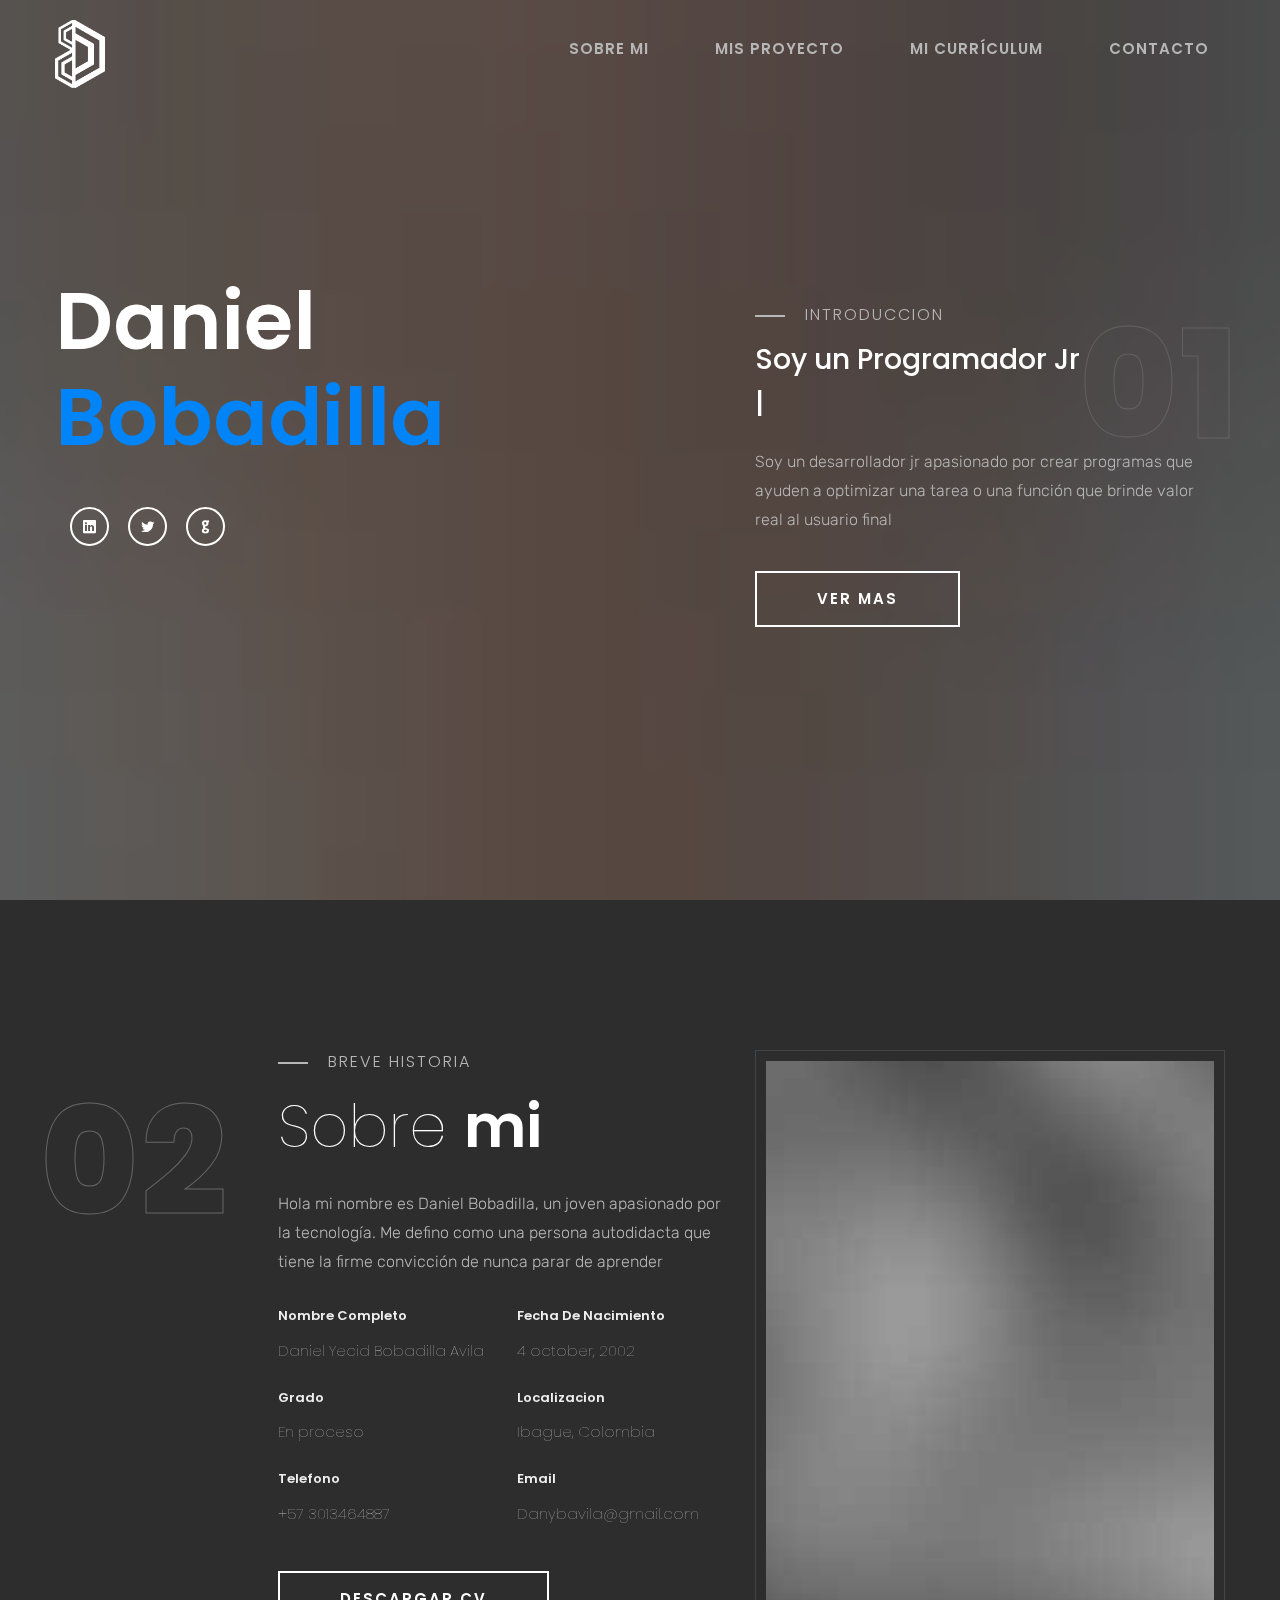
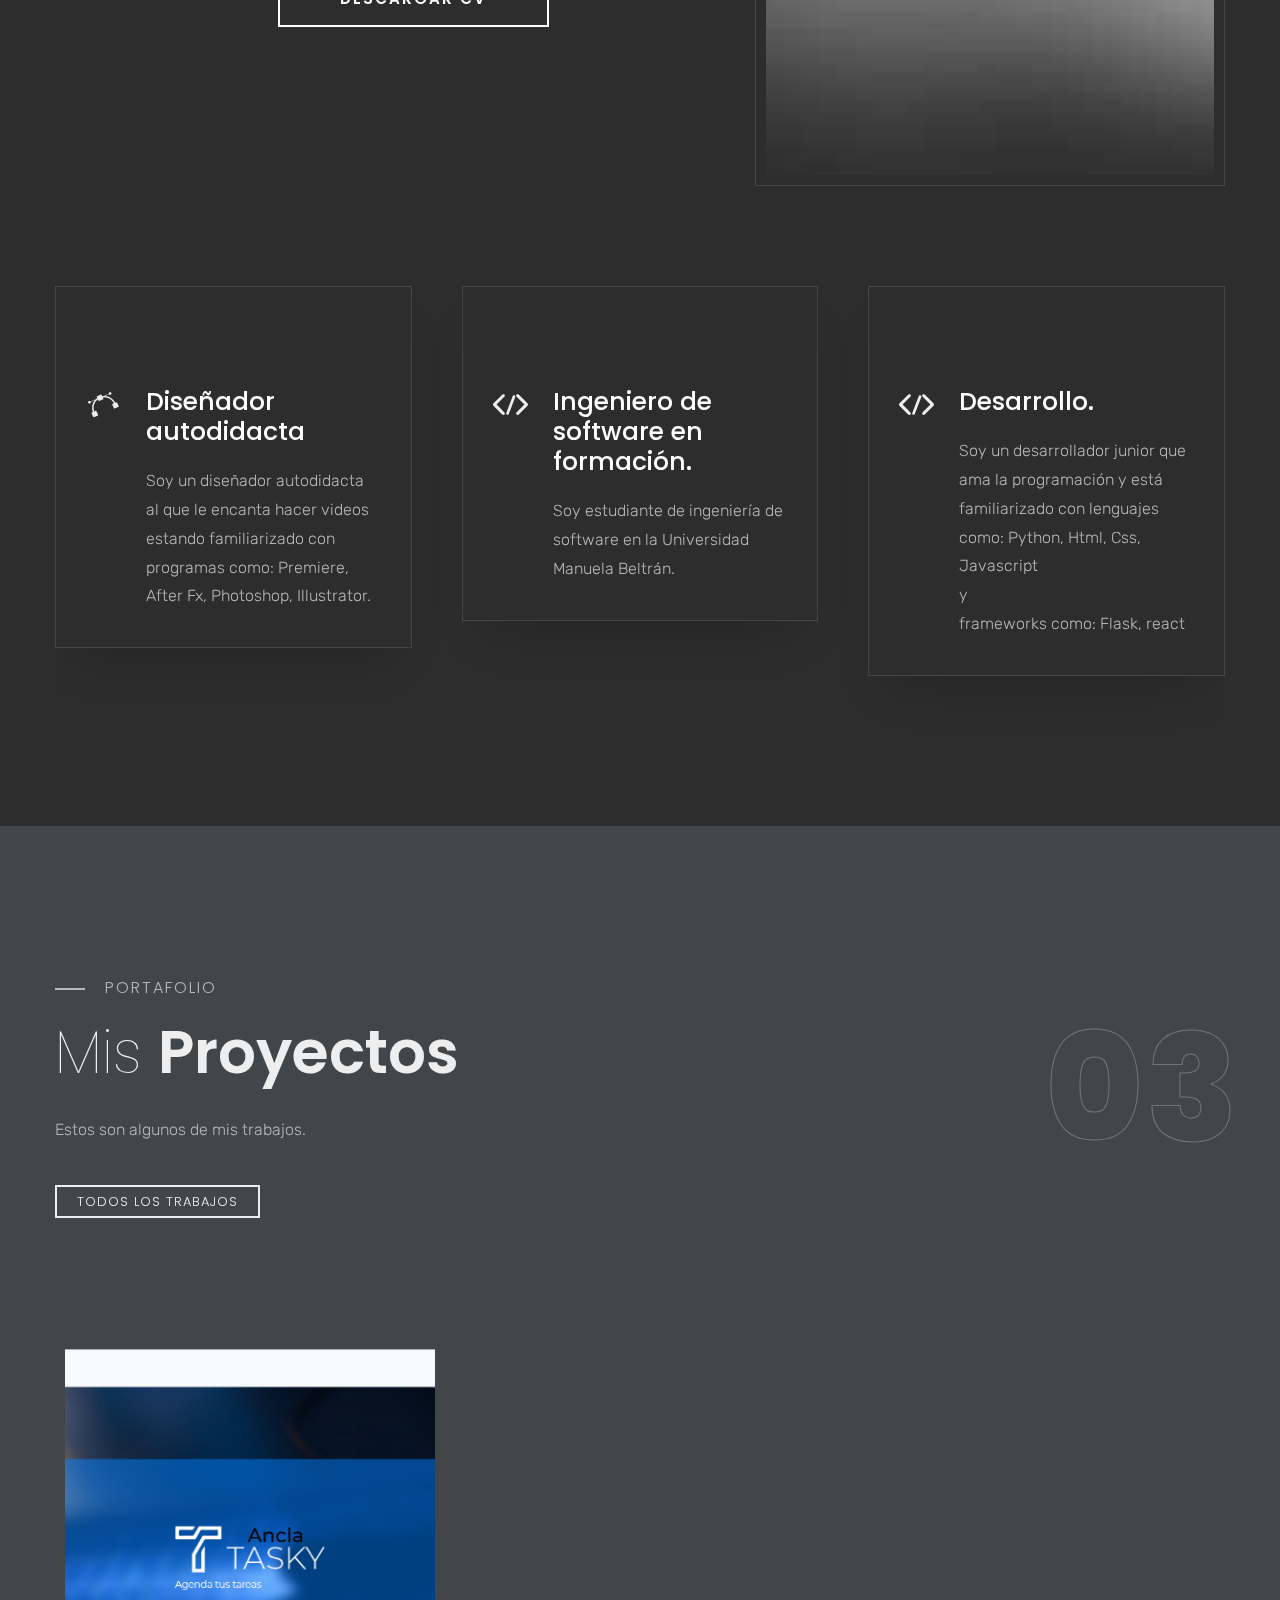
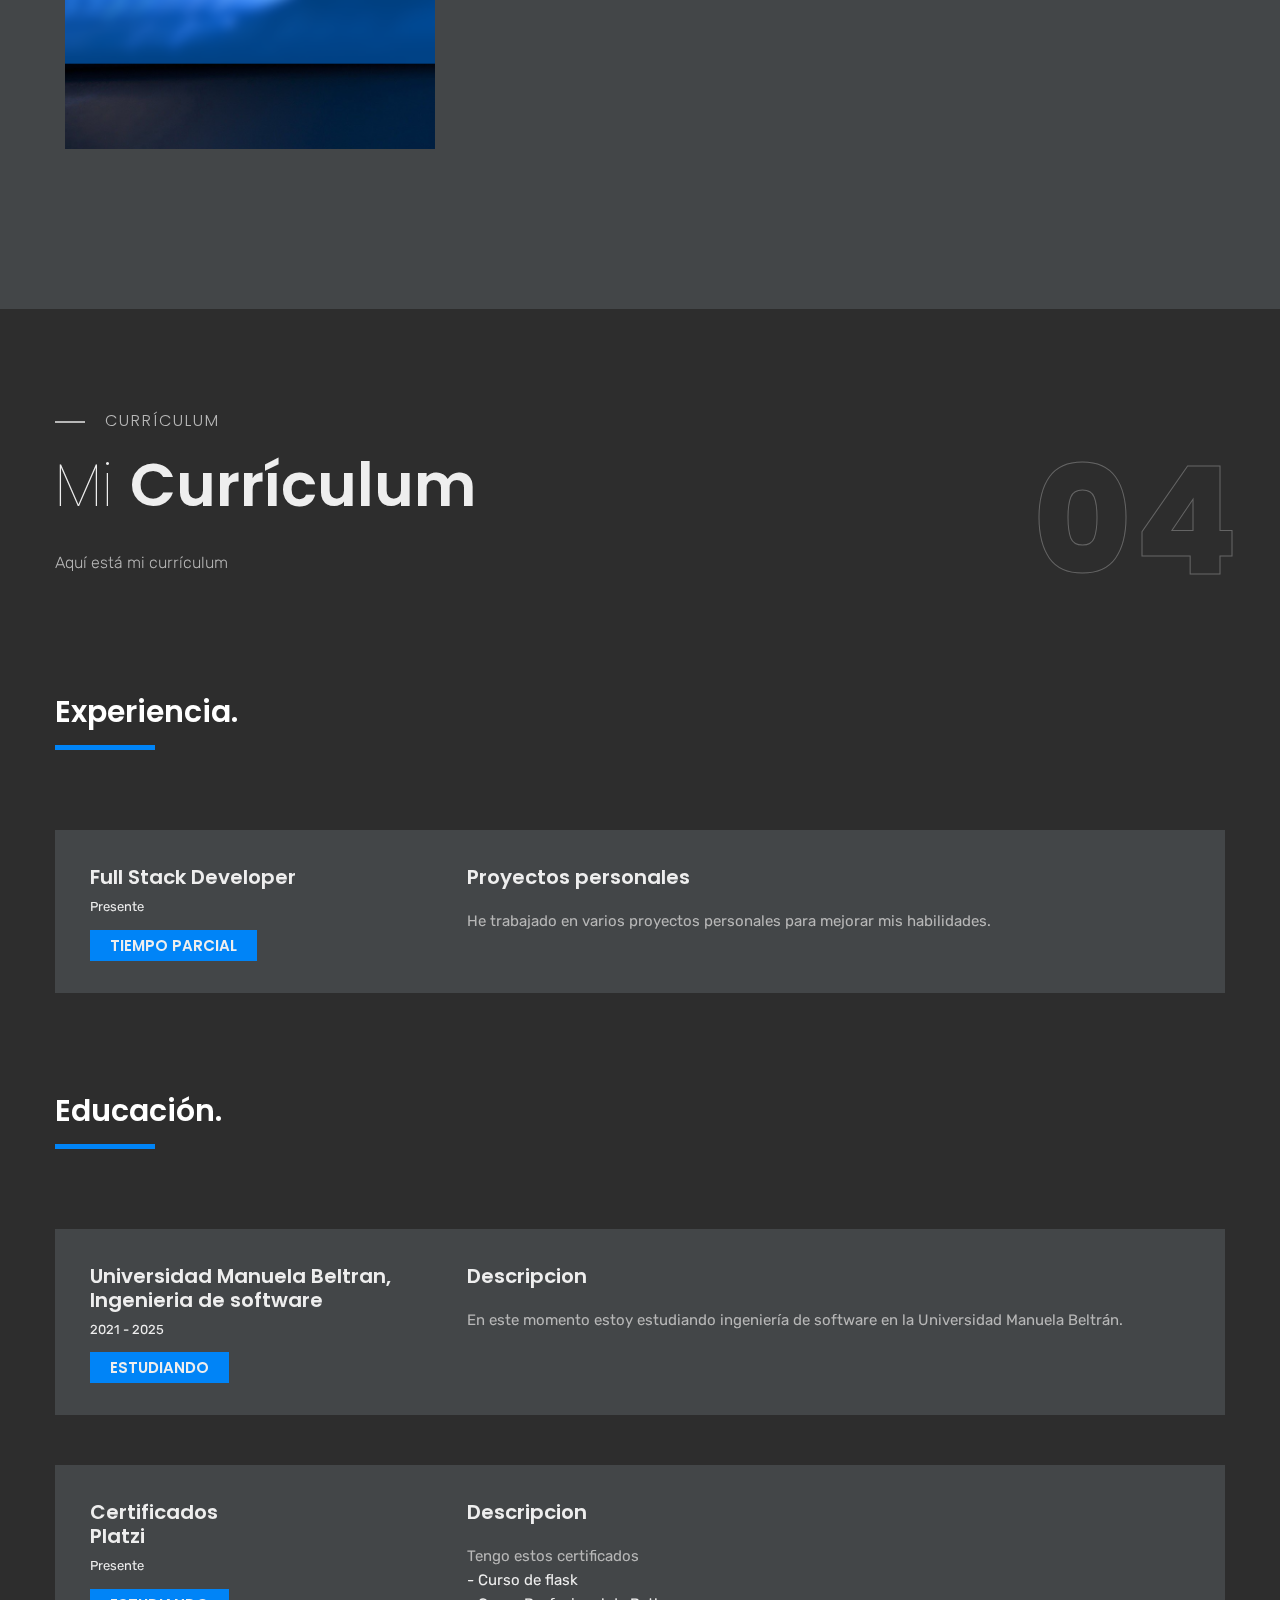
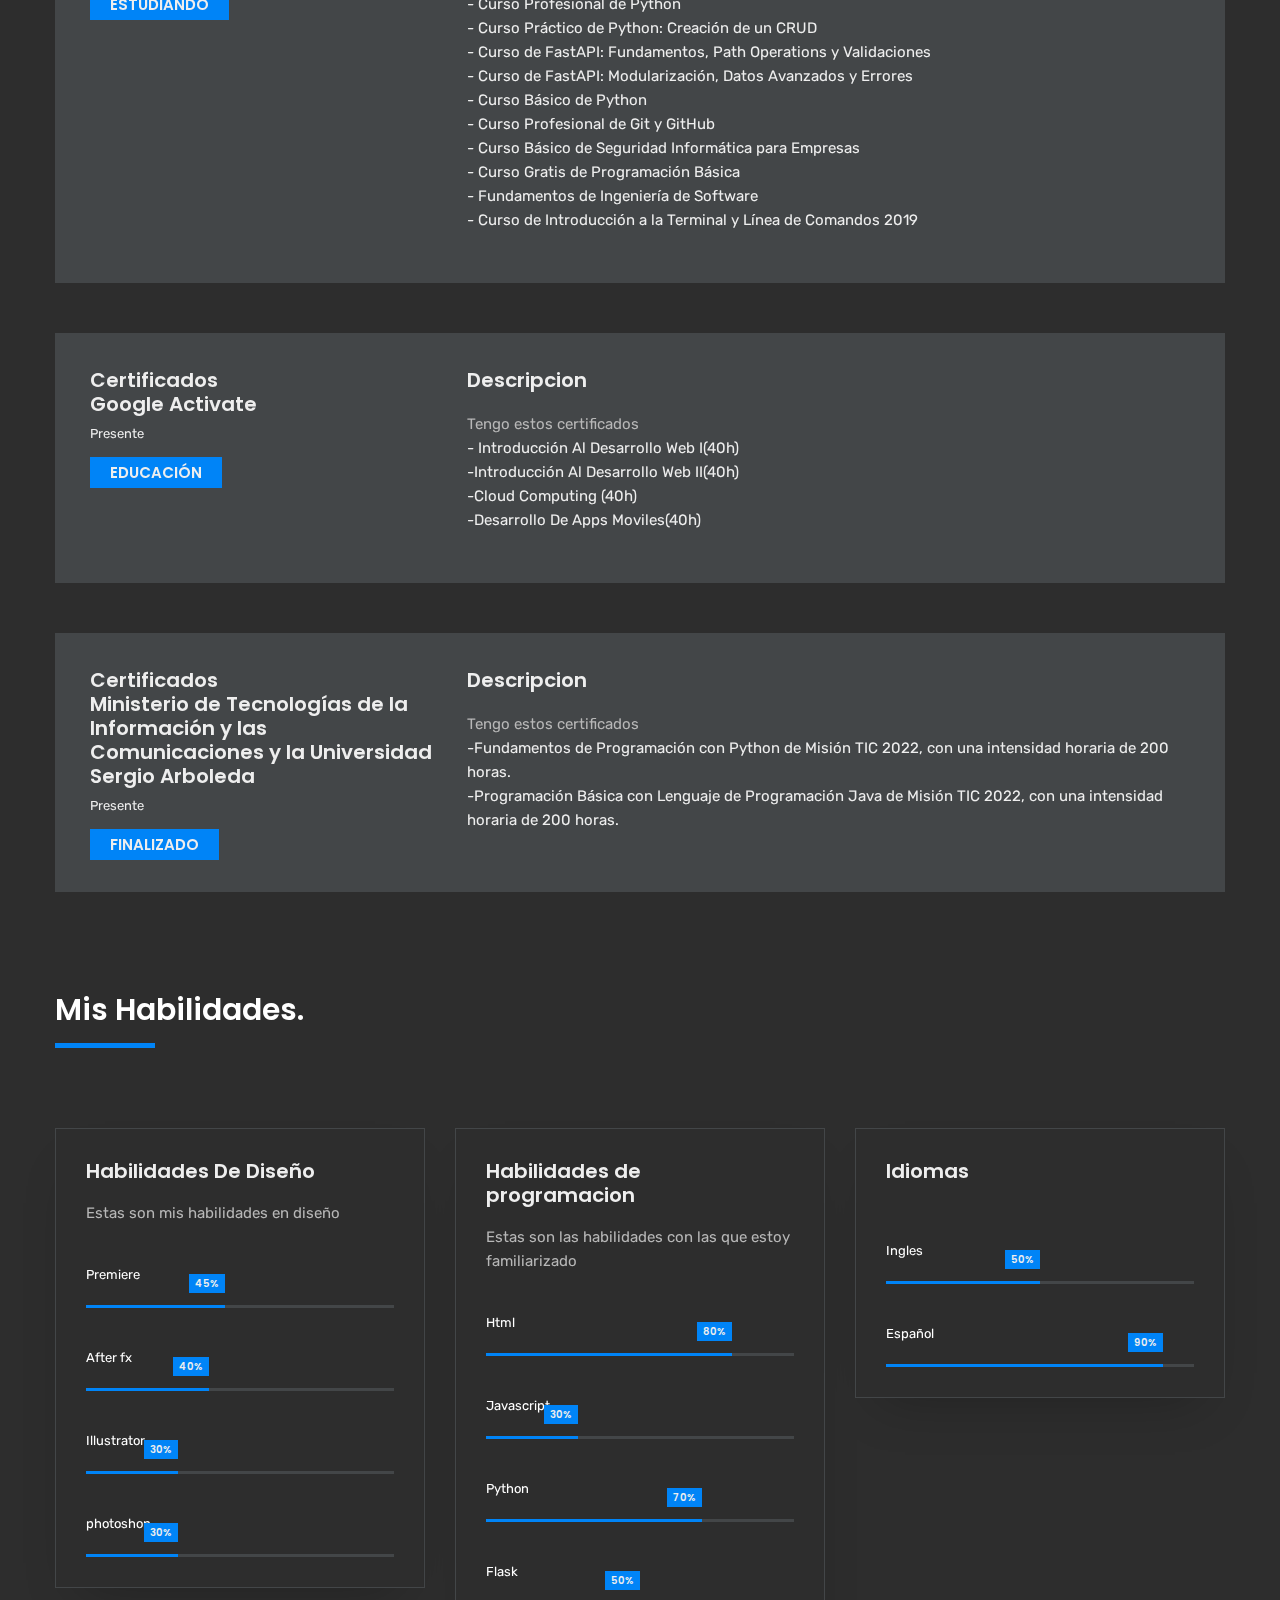
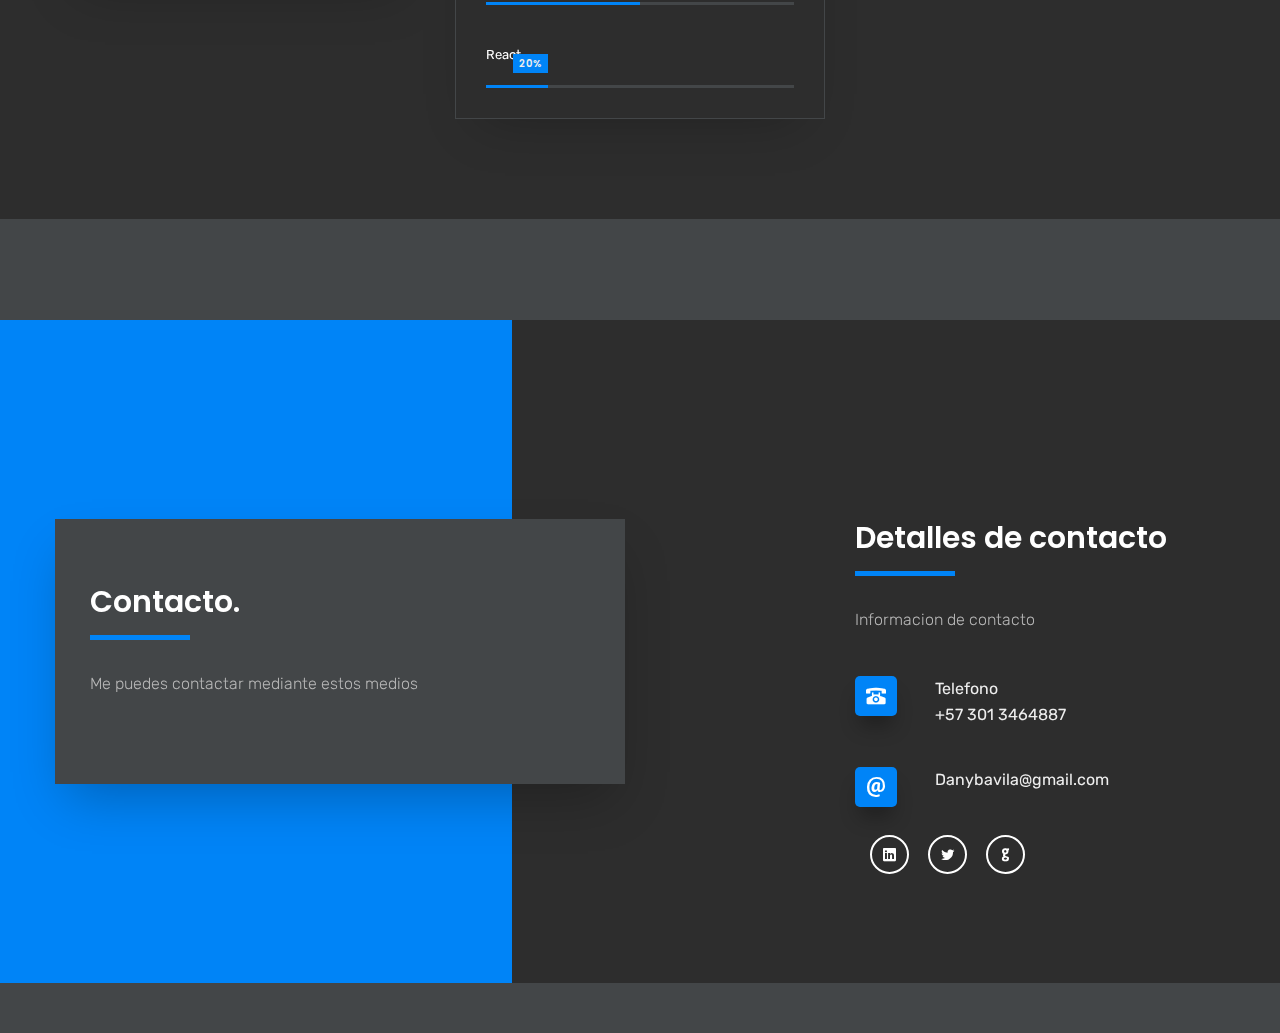
==== commit db751ef5: "Algunas correcciones" ====
--- a/dark español.html
+++ b/dark español.html
@@ -249,7 +249,7 @@
                         <div class="big-text r-text da-text ">03</div>
                         <div class="wrap-titleporto">
                             <p class="title-detail">portafolio</p>
-                            <h3>Mi <span class="sec-word">Trabajo</span></h3>
+                            <h3>Mis <span class="sec-word">Proyectos</span></h3>
                         </div>
                     </div>
                     <div class="col-lg-6">
@@ -264,7 +264,7 @@
                             <div class="col-lg-8 mt-4">
                                 <!-- PORTFOLIO FILTER -->
                                 <ul class="filter-list">
-                                    <li data-filter="*" class="aktip"><span>Todos los trabajo</span></li>
+                                    <li data-filter="*" class="aktip"><span>Todos los trabajos</span></li>
                                     <!-- <li data-filter=".web"><span>Web Design</span></li>
                                     <li data-filter=".brand"><span>Brandding</span></li>
                                     <li data-filter=".ui/ux"><span>Ui ux</span></li>
@@ -409,7 +409,7 @@
                                 <div class="col-lg-8">
                                     <div class="r-side">
                                         <h3>Descripcion</h3>
-                                        <p>Right now, I am studying software engineering at the Manuela Beltran University.</p>
+                                        <p>En este momento estoy estudiando ingeniería de software en la Universidad Manuela Beltrán.</p>
                                     </div>
                                 </div>
                             </div>
@@ -529,7 +529,7 @@
                     </div>
                     <div class="col-lg-12">
                         <div class="title-top">
-                            <h3>My Habilidades.</h3>
+                            <h3>Mis Habilidades.</h3>
                         </div>
                     </div>
 
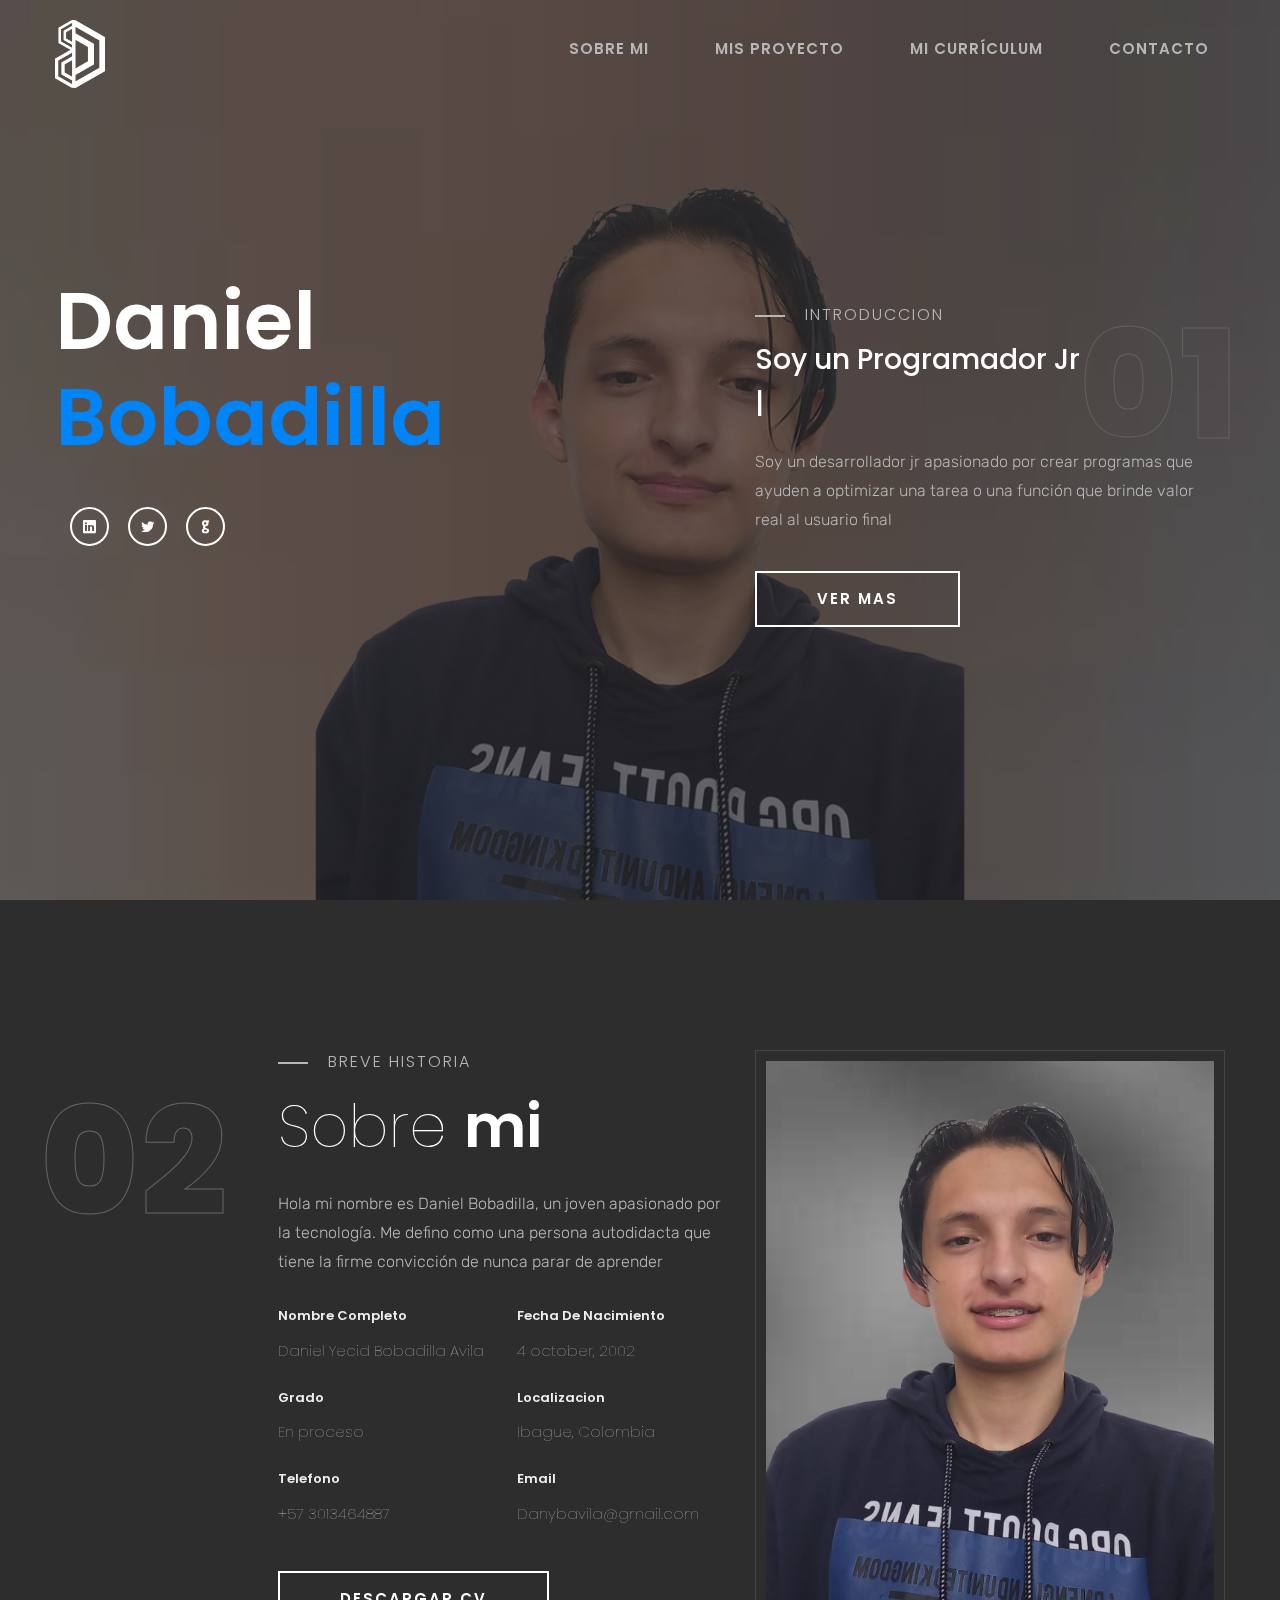
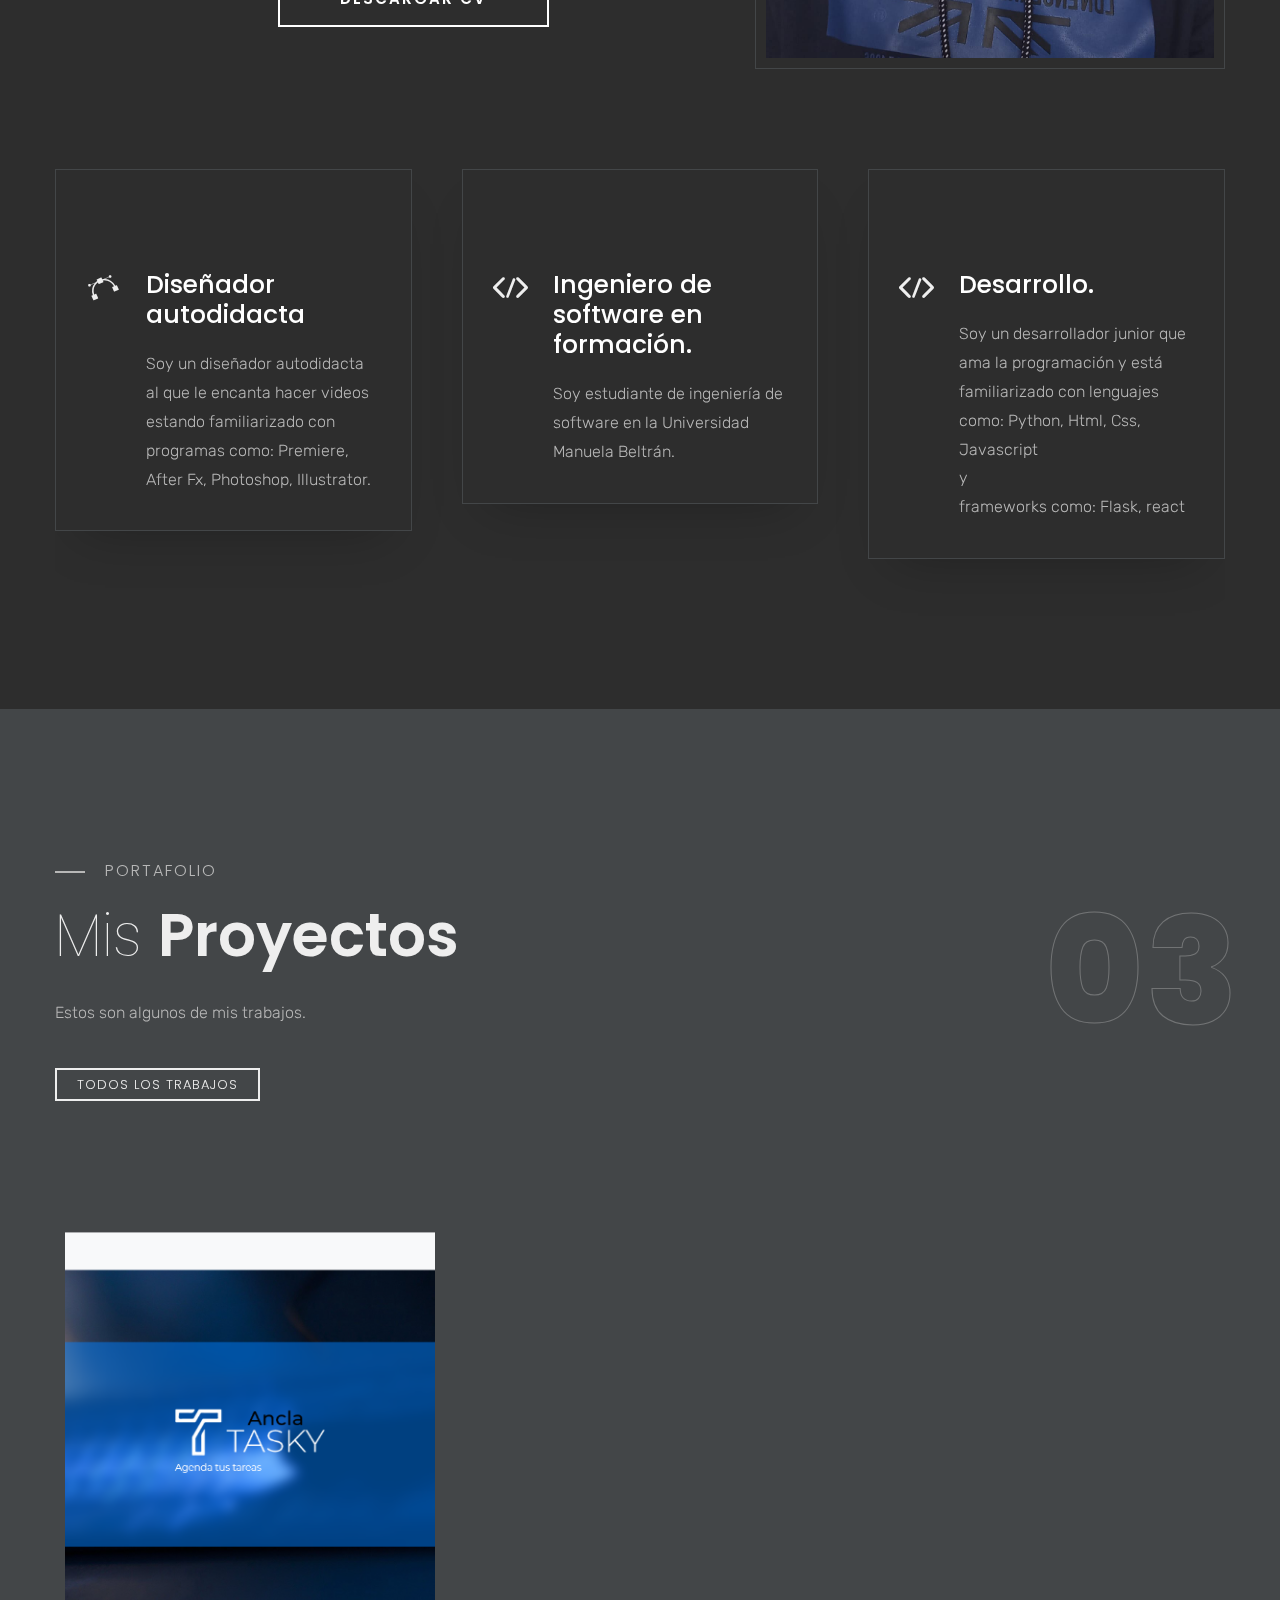
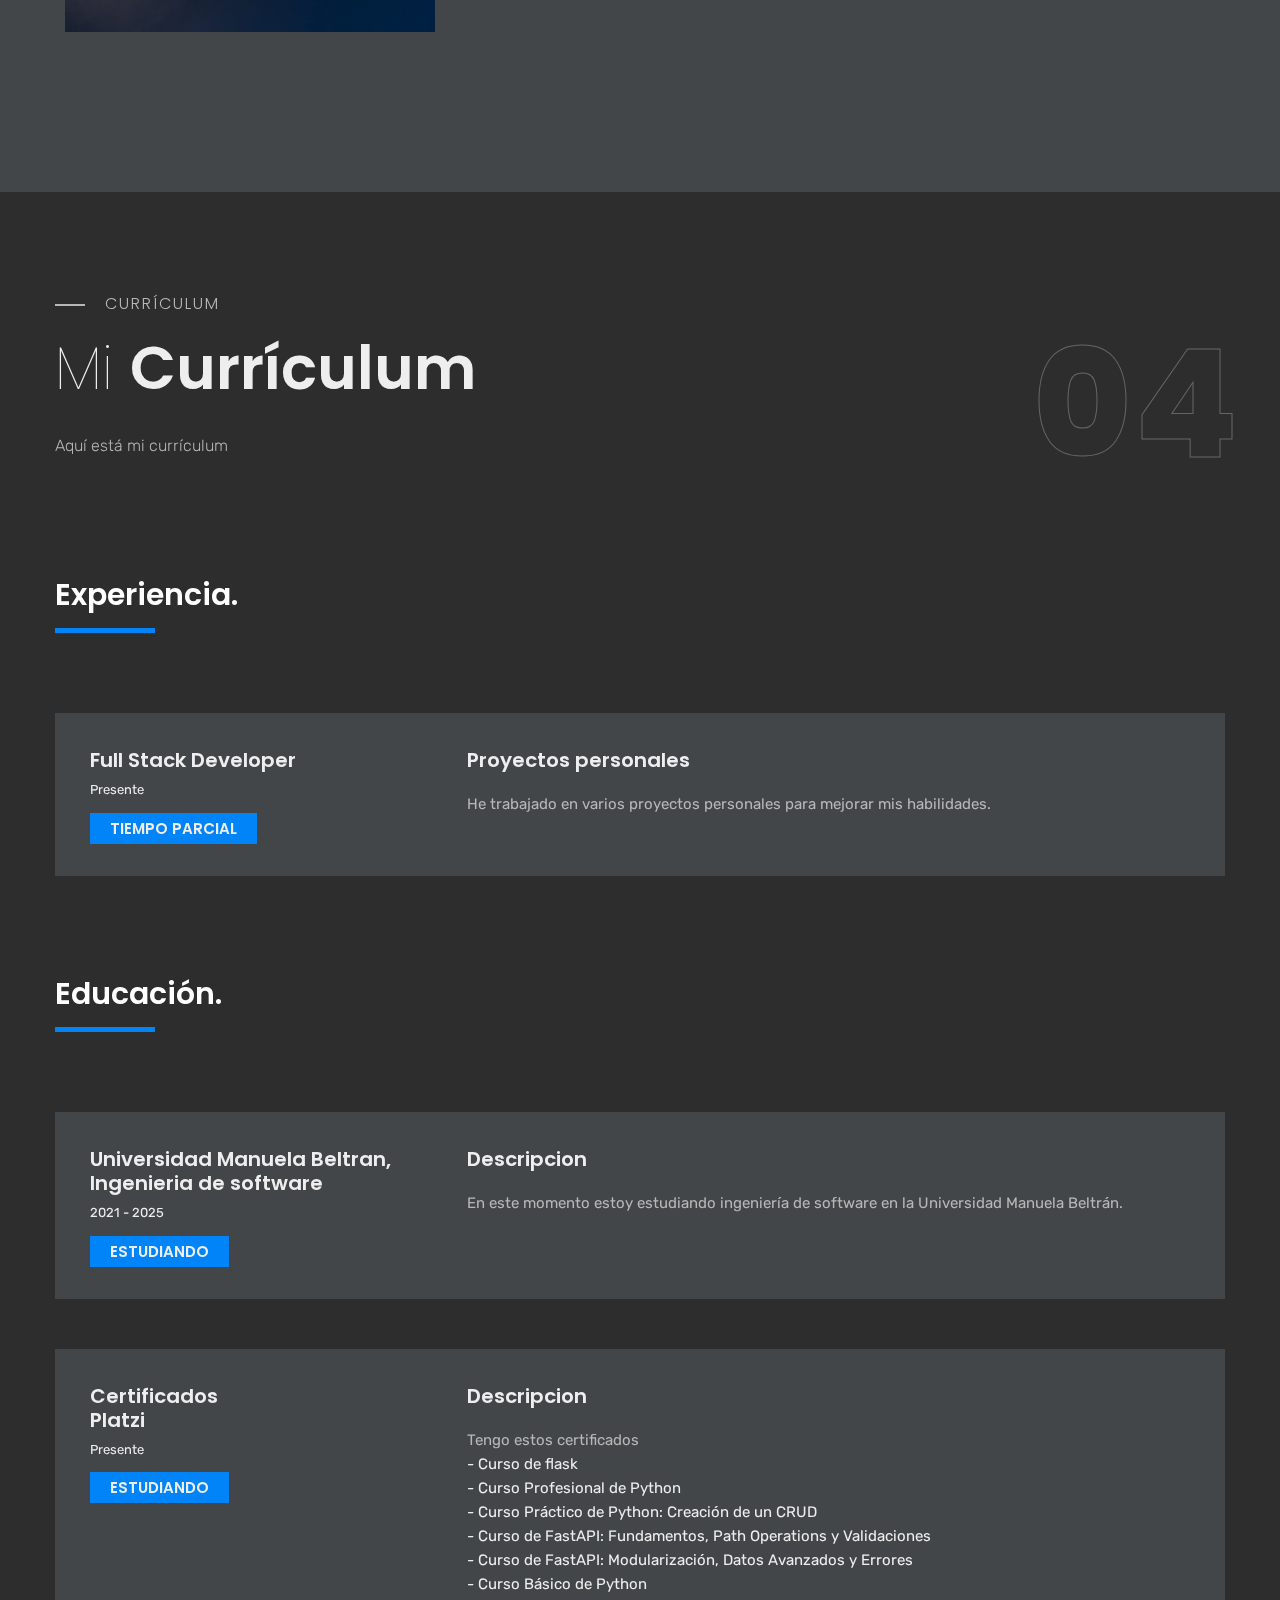
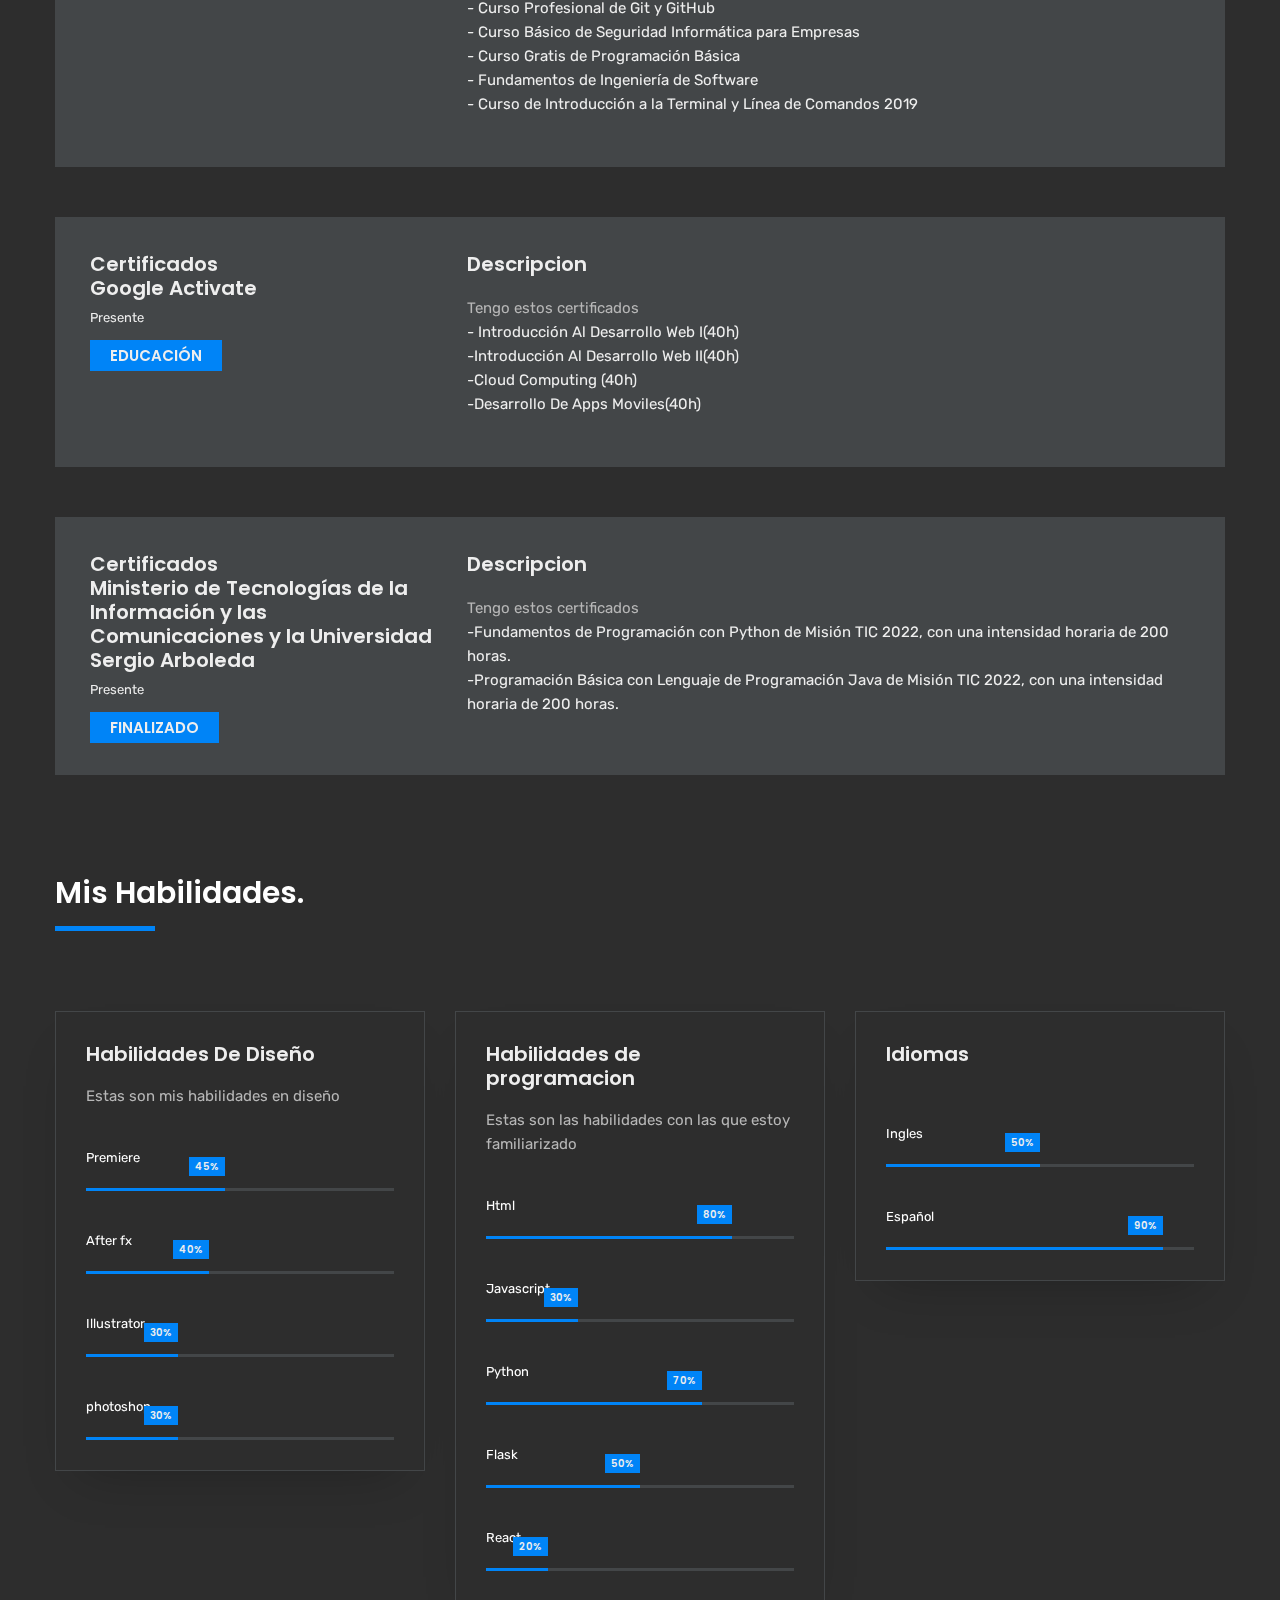
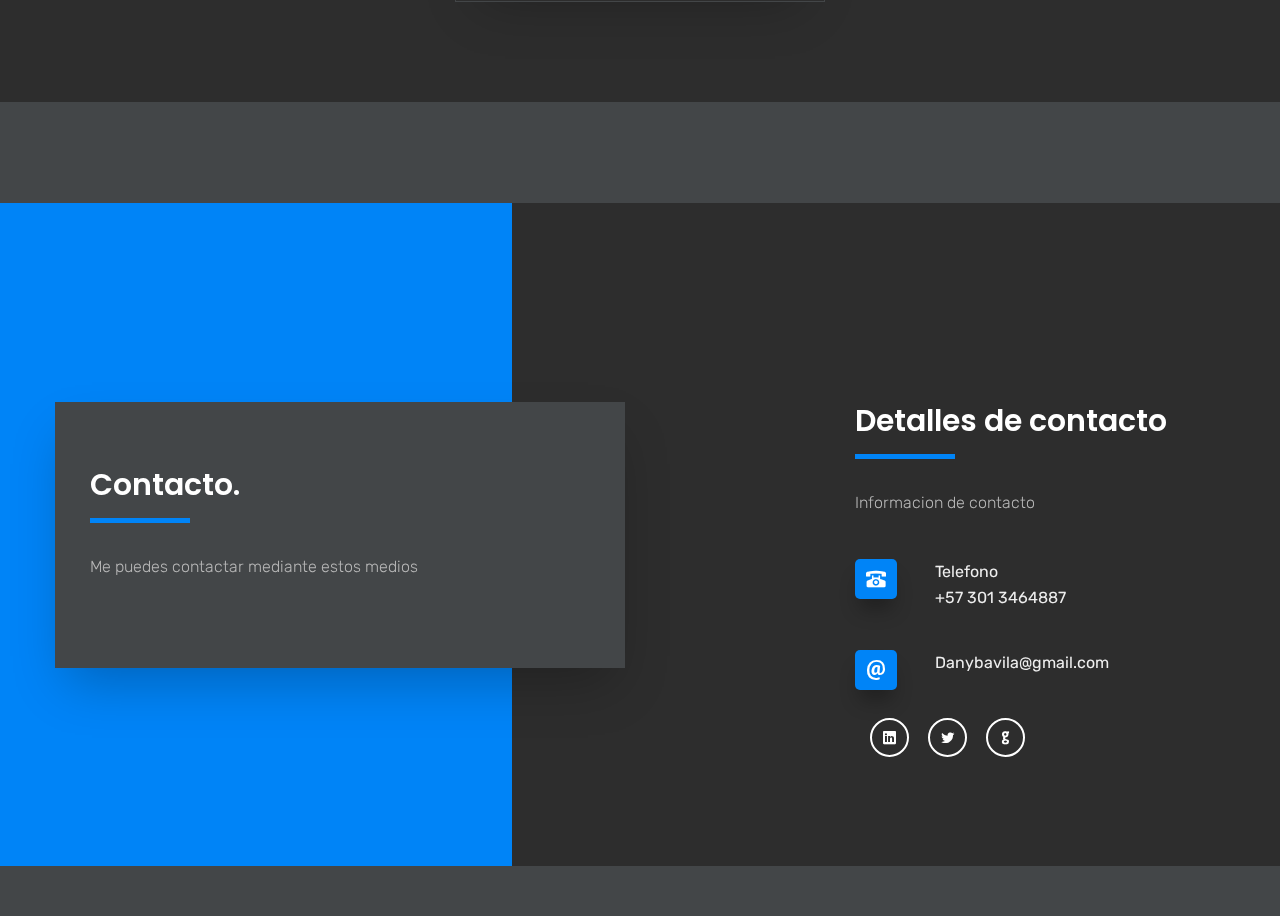
==== commit a9bc12b4: "Fotos" ====
--- a/dark español.html
+++ b/dark español.html
@@ -93,7 +93,7 @@
         </header>
         <!-- END HEADER WRAP -->
         <!-- HERO WRAP -->
-        <section id="wrap-hero" class="jarallax" style="background: url('image/hero/11.jpg'); background-size: cover; background-position: center;
+        <section id="wrap-hero" class="jarallax" style="background: url('image/hero/me.png'); background-size: cover; background-position: center; height: 10%;
         background-repeat: no-repeat;">
             <div class="d-flex align-items-center justify-content-center inner-herocontent">
                 <div class="container">
@@ -125,7 +125,7 @@
                                     </p>
                                 </div>
                                 <div class="big-text r-text li-text">01</div>
-                                <a href="#" class="button-link dark-b llinks">Ver mas</a>
+                                <a href="#about-wrap" class="button-link dark-b llinks">Ver mas</a>
                             </div>
                         </div>
                     </div>
@@ -187,12 +187,12 @@
                                     </div>
                                 </div>
                             </div>
-                            <a href="#" class="button-link dark-b llinks">Descargar Cv</a>
+                            <a href="CV/Recurso 1.pdf" class="button-link dark-b llinks">Descargar Cv</a>
                         </div>
                     </div>
                     <div class="col-lg-5">
                         <div class="wrap-imageabout">
-                            <img src="image/hero/13.jpg" alt="poto" />
+                            <img src="image/hero/me2.png" alt="poto" />
                         </div>
                     </div>
                     <div class="col-lg-12">
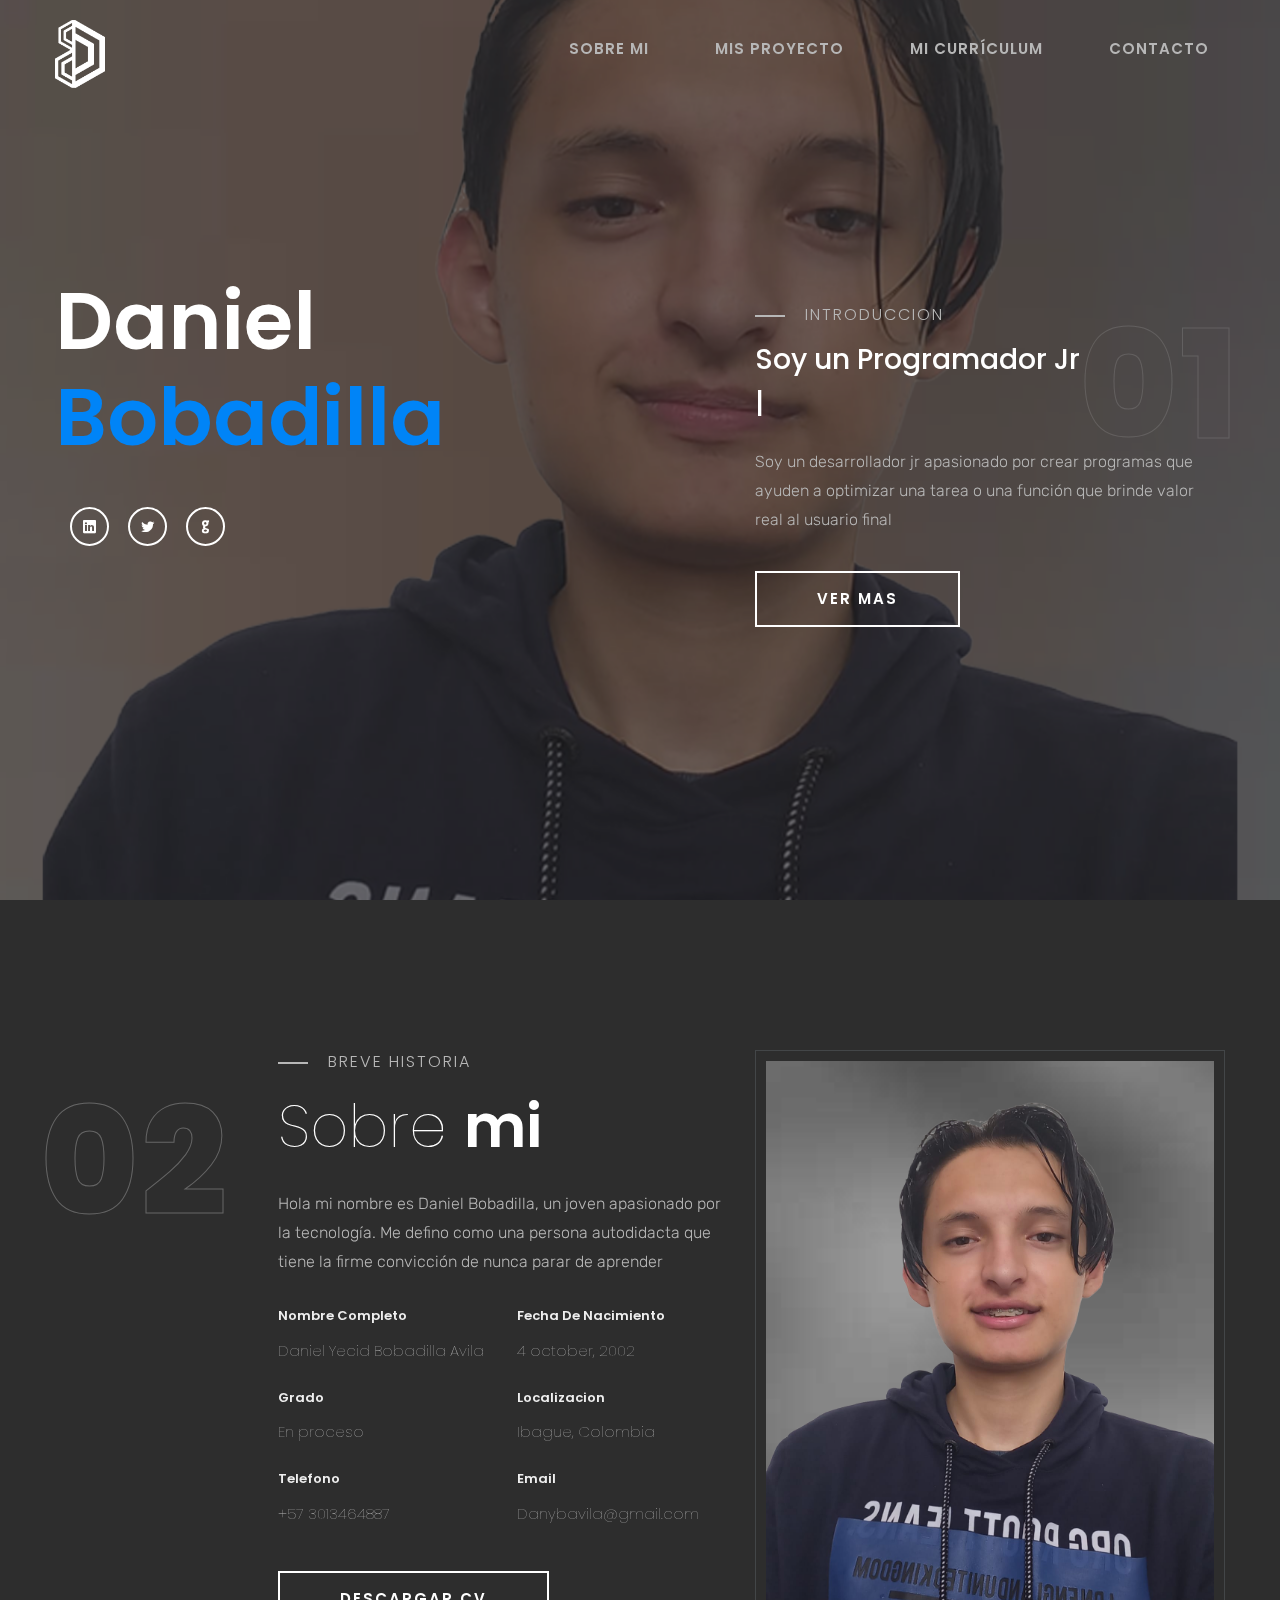
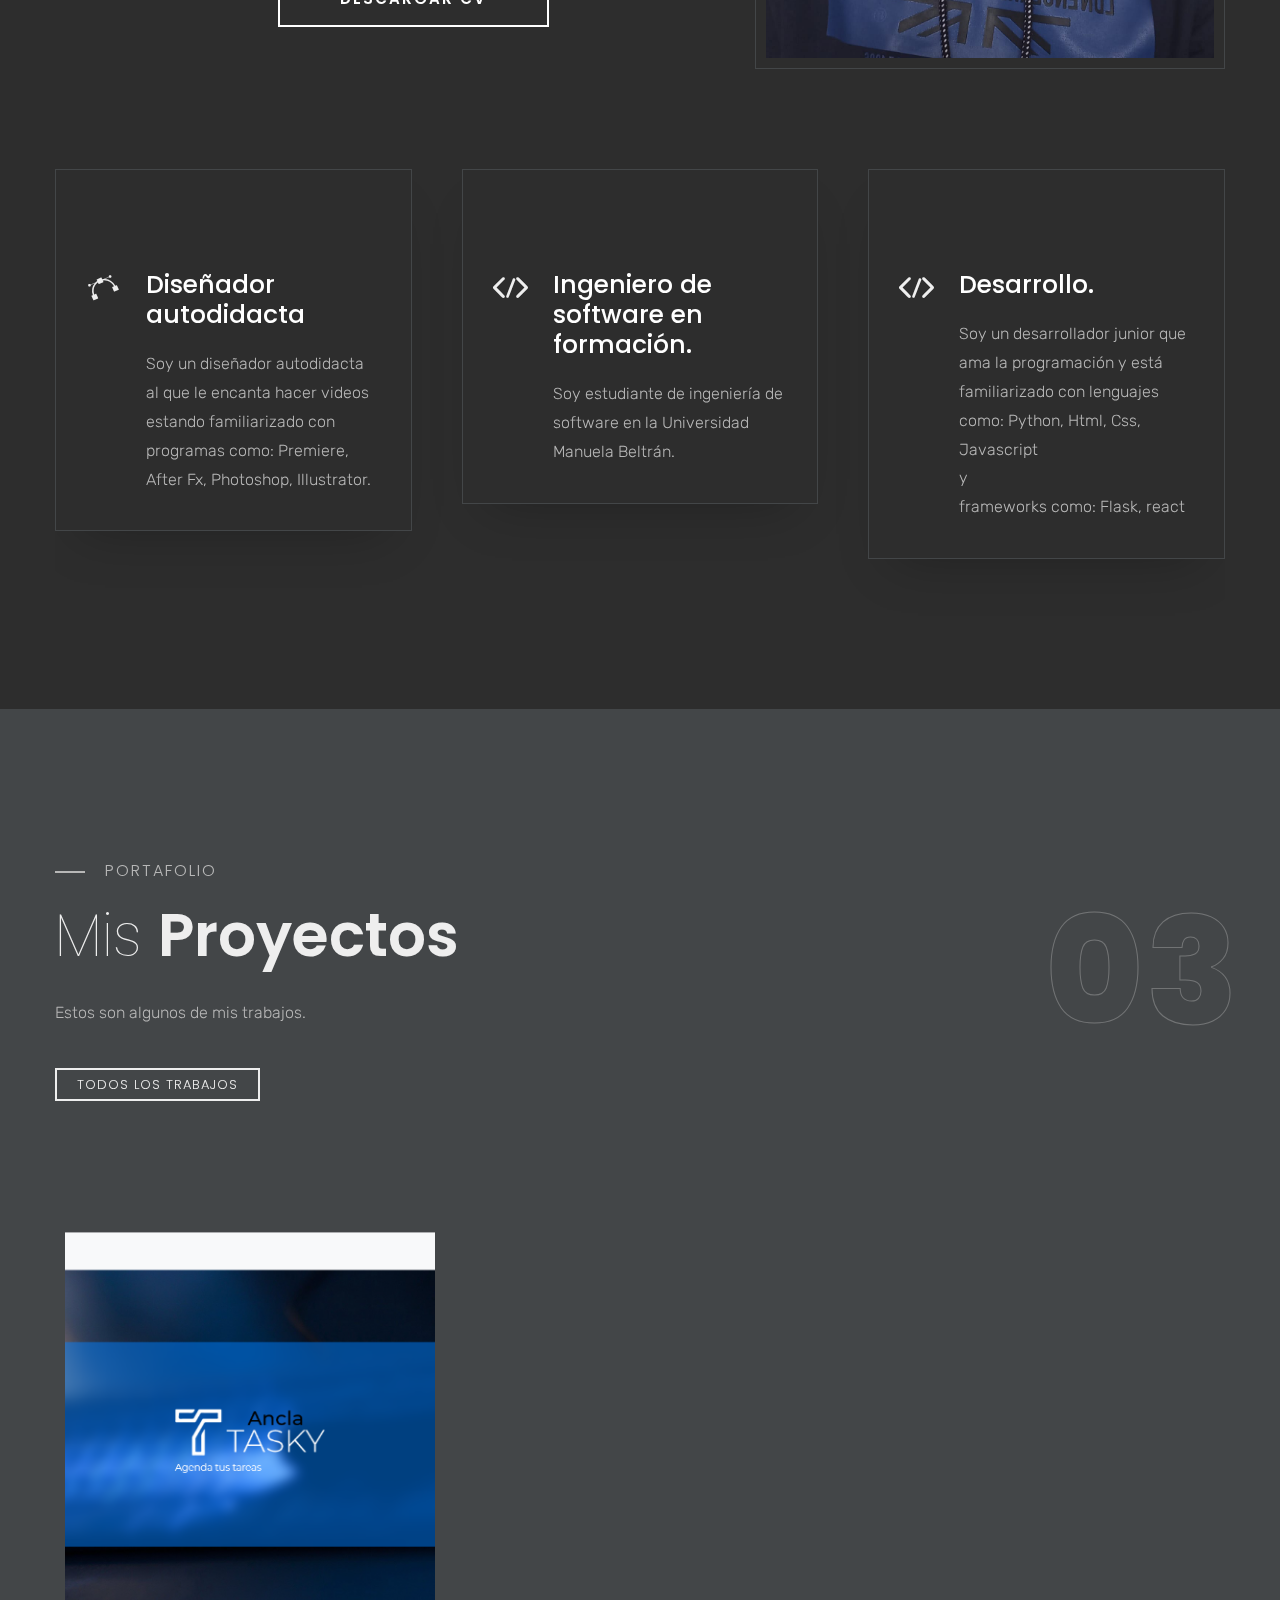
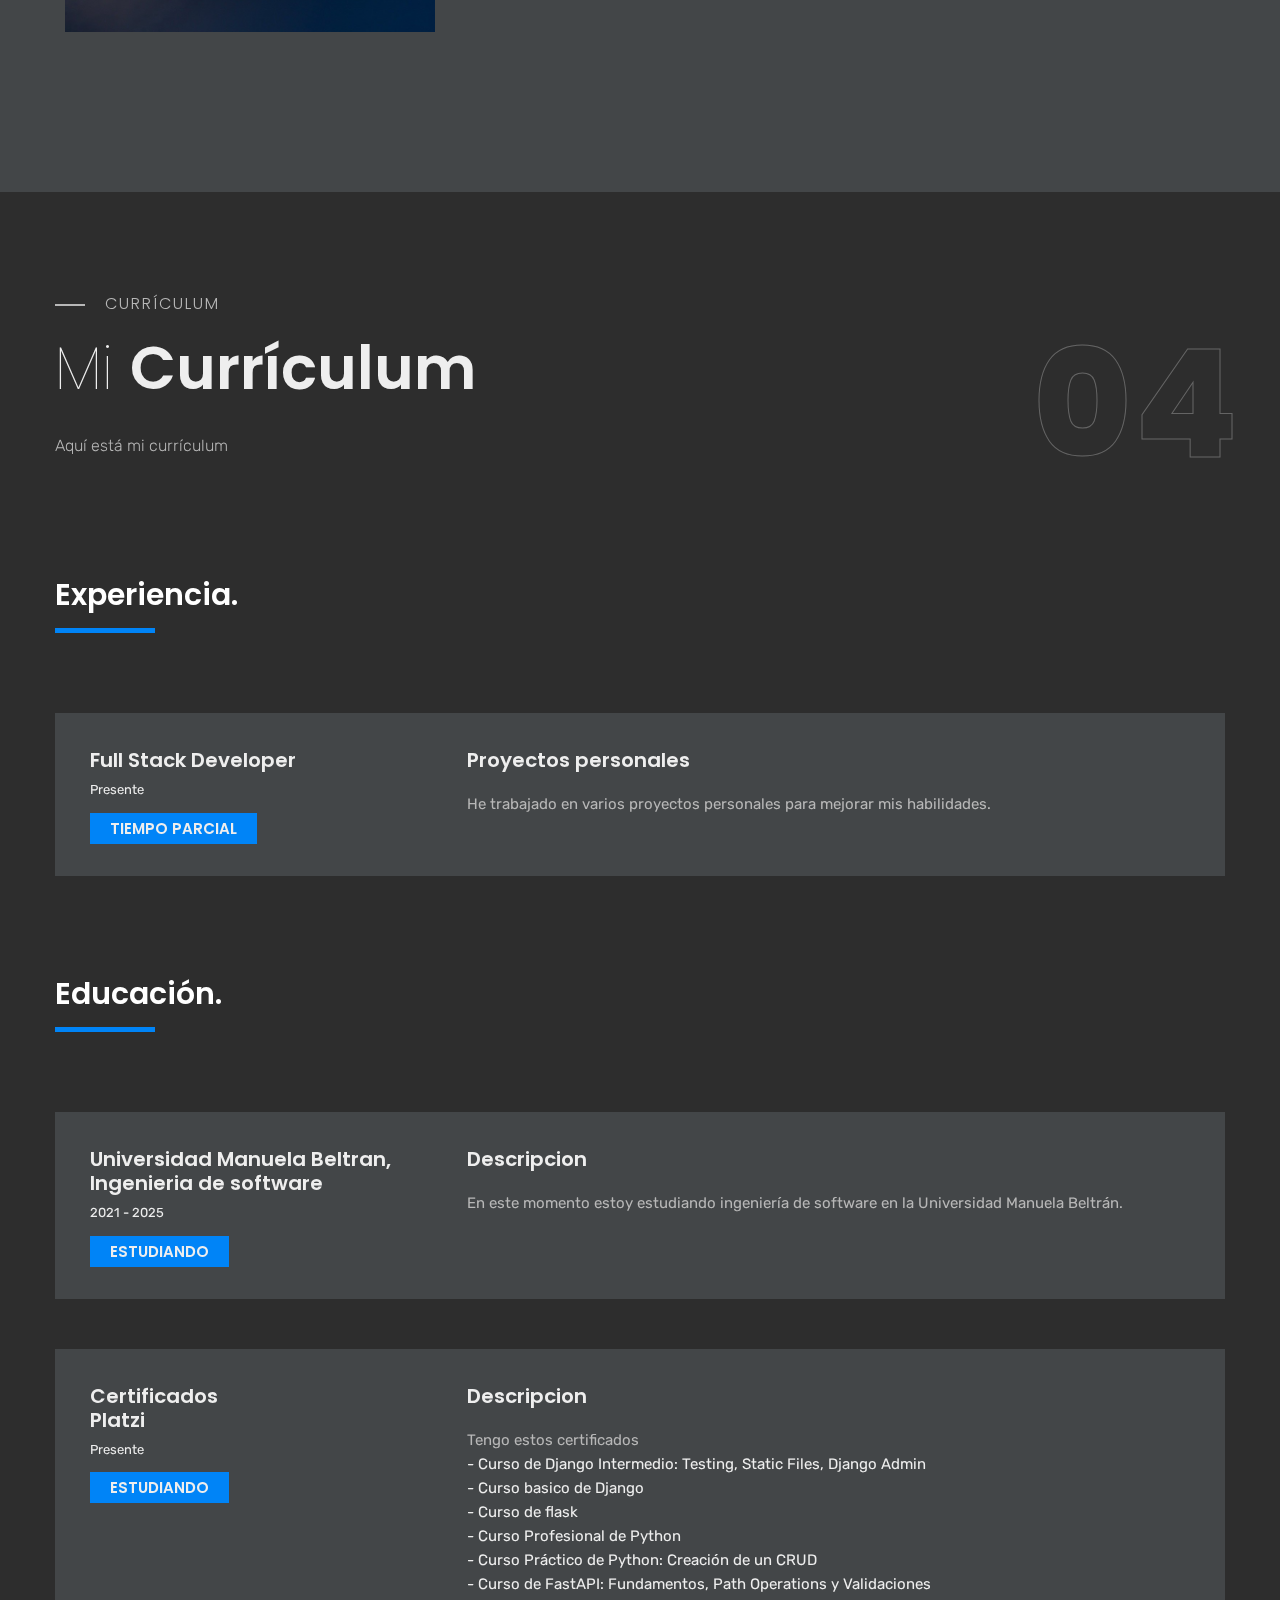
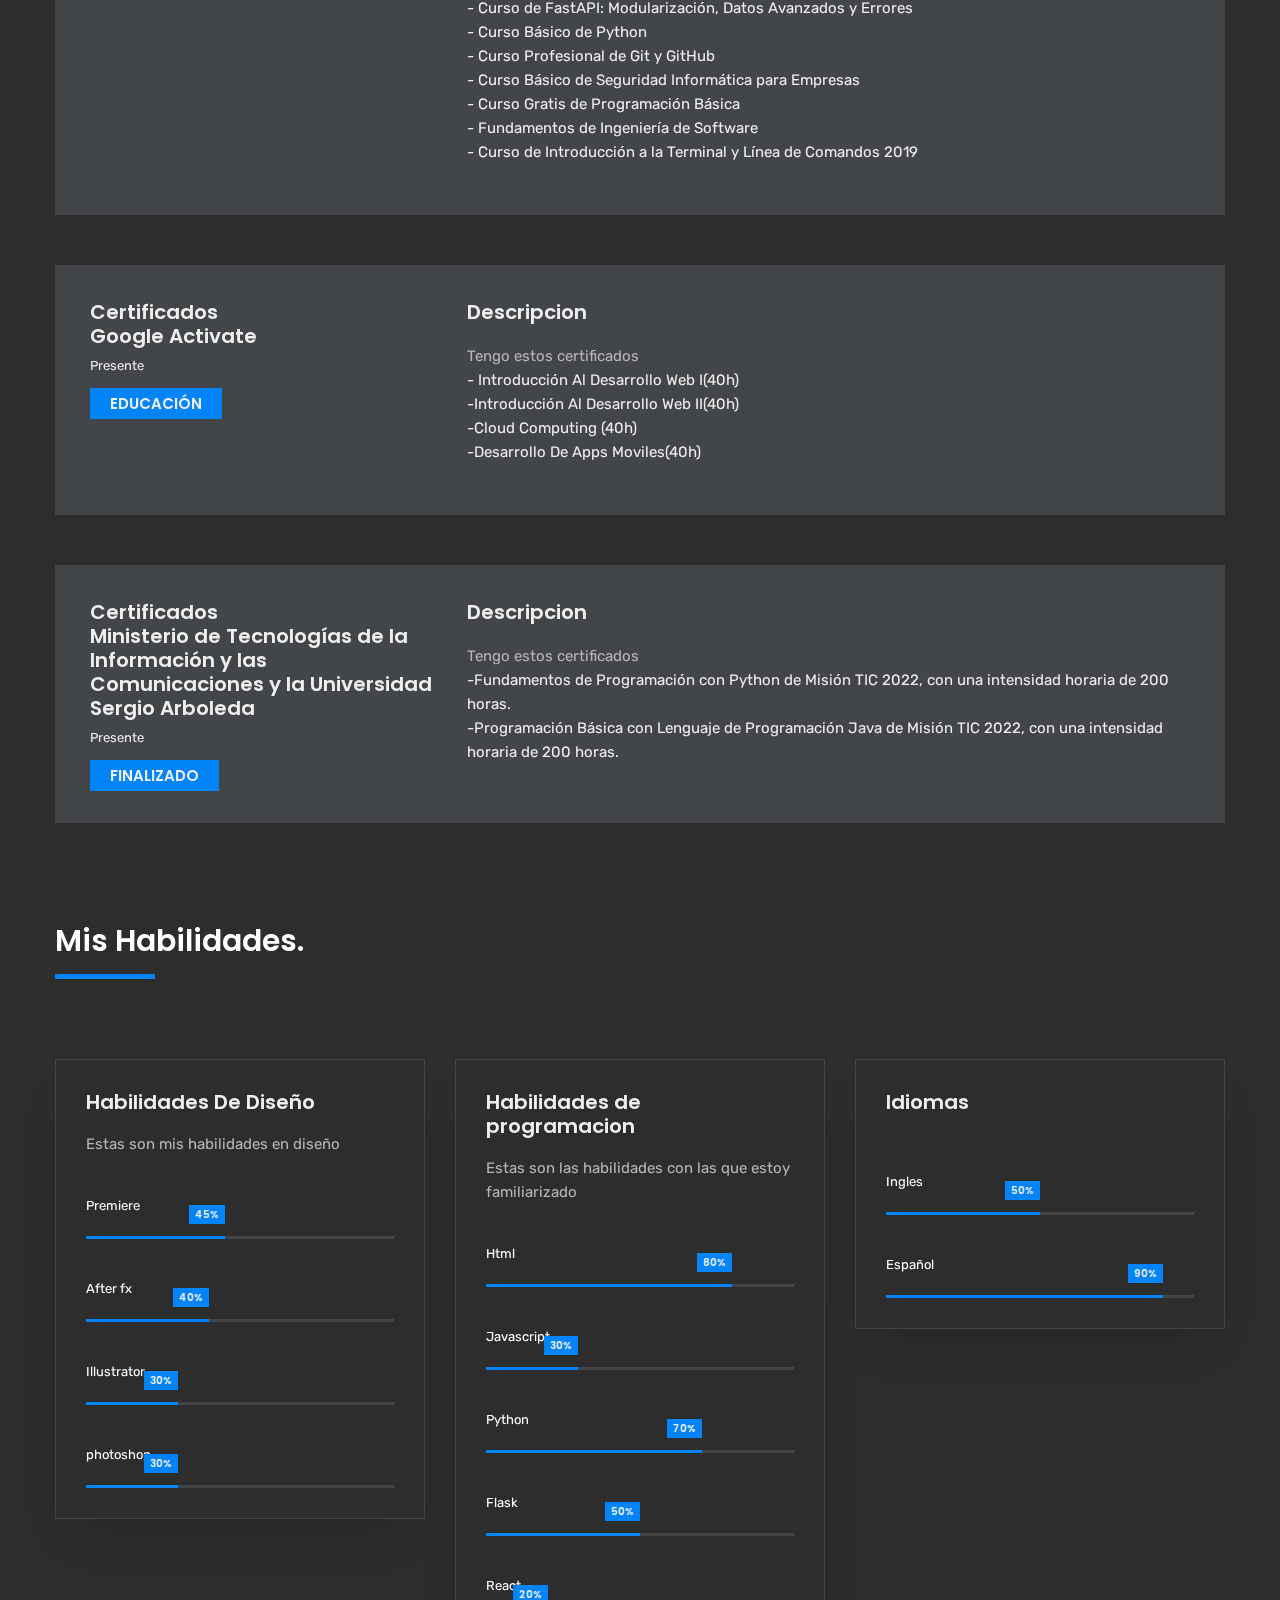
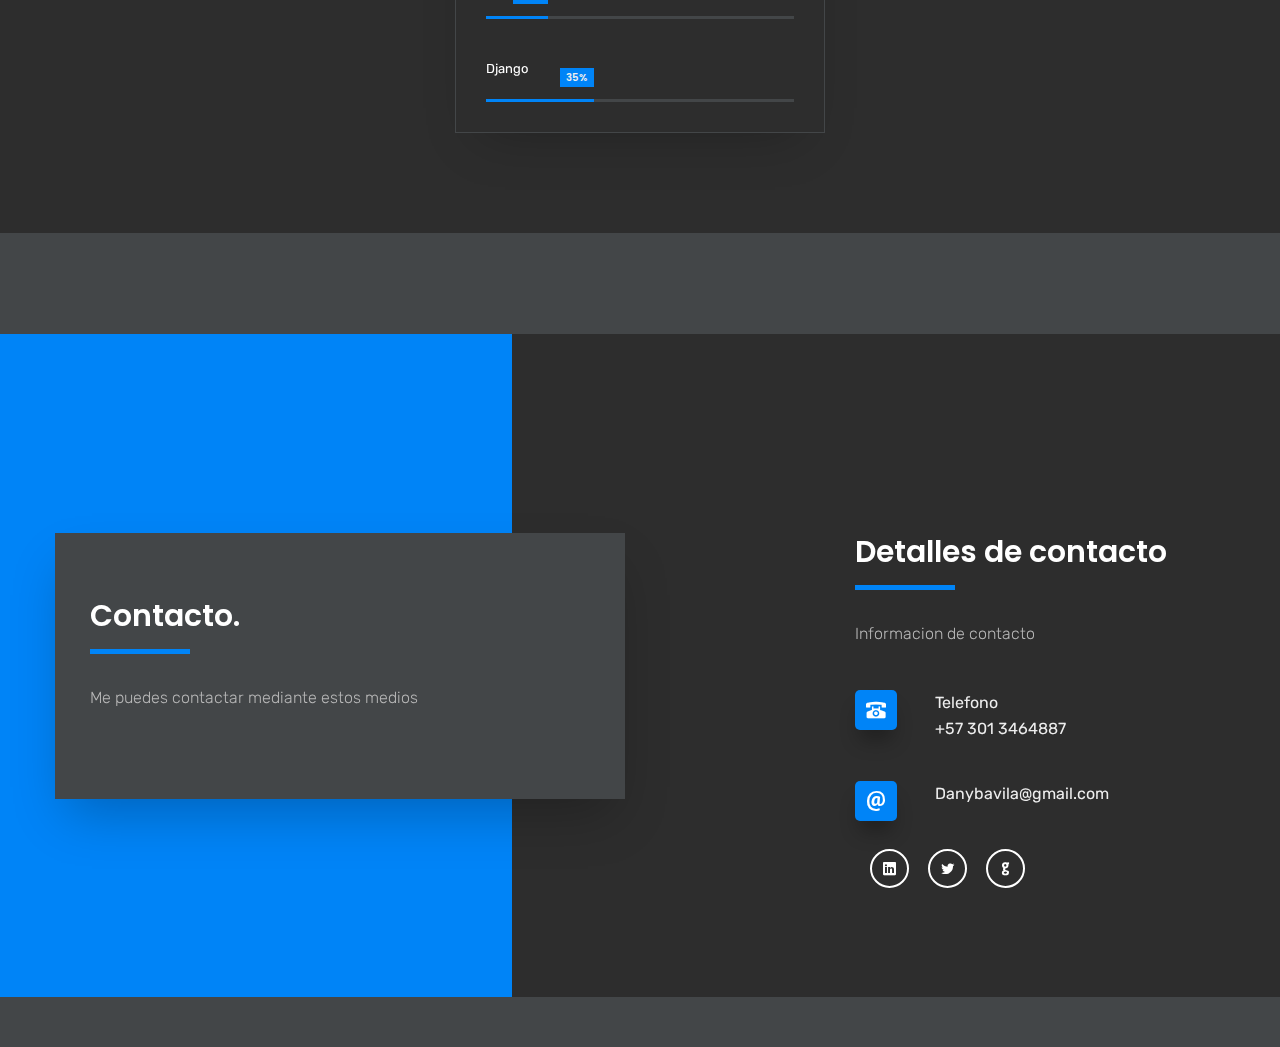
==== commit 558b53fc: "Update" ====
--- a/dark español.html
+++ b/dark español.html
@@ -275,7 +275,7 @@
                         <div class="porto-content">
                             <!--  PORFOLIO ITEM -->
                             <div class="porto-item poto">
-                                <a class="image-popup gallery-link" href="image/portfolio/Tasky.PNG">
+                                <a href="https://rich-sprite-276506.ue.r.appspot.com/information">
                                     <div class="wrap-portoiner">
                                         <img src="image/portfolio/Tasky.PNG" alt="Web Design" />
                                         <div class="info-porto">
@@ -436,6 +436,10 @@
                                         <p>
                                             Tengo estos certificados
                                         </br>
+                                        <a href="https://platzi.com/p/danielbobadilla/curso/2728-django-intermedio/diploma/detalle/">- Curso de Django Intermedio: Testing, Static Files, Django Admin</a>
+                                        </br>
+                                        <a href="https://platzi.com/p/danielbobadilla/curso/2694-django/diploma/detalle/">- Curso basico de Django</a>
+                                        </br>
                                         <a href="https://platzi.com/p/danielbobadilla/curso/1540-course/diploma/detalle/">- Curso de flask</a>
                                         </br>
                                         <a href="https://platzi.com/p/danielbobadilla/curso/2397-python-profesional/diploma/detalle/">- Curso Profesional de Python</a>
@@ -457,6 +461,7 @@
                                         <a href="https://platzi.com/p/danielbobadilla/curso/1748-terminal-2019/diploma/detalle/">- Fundamentos de Ingeniería de Software</a>
                                         </br>
                                         <a href="https://platzi.com/p/danielbobadilla/curso/1748-terminal-2019/diploma/detalle/">- Curso de Introducción a la Terminal y Línea de Comandos 2019</a>
+                                        
                                         </p>
                                     </div>
                                 </div>
@@ -596,6 +601,12 @@
                                 <p class="title-pp">React</p>
                                 <div class="skill-bar" data-valuenow="20">
                                     <span>20</span>
+                                </div>
+                            </div>
+                            <div class="wrap-bar">
+                                <p class="title-pp">Django</p>
+                                <div class="skill-bar" data-valuenow="35">
+                                    <span>35</span>
                                 </div>
                             </div>
                         </div>
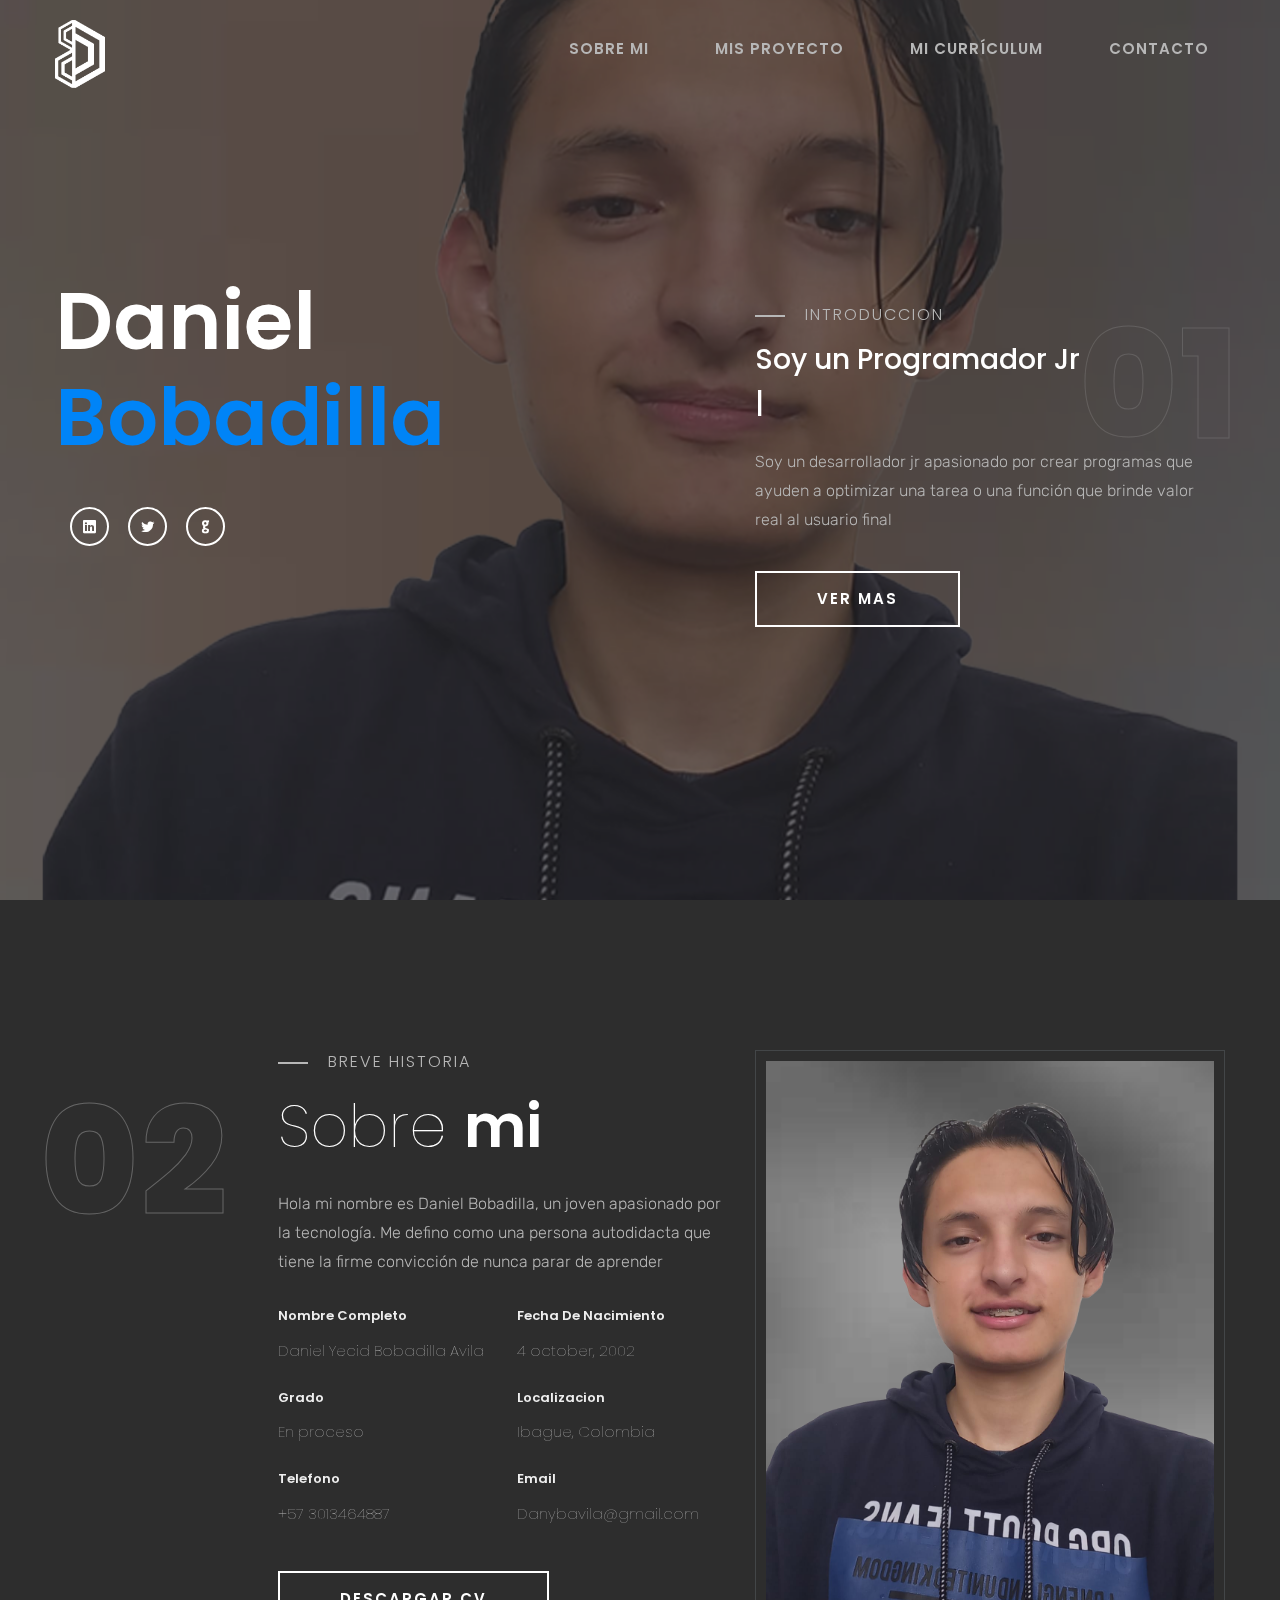
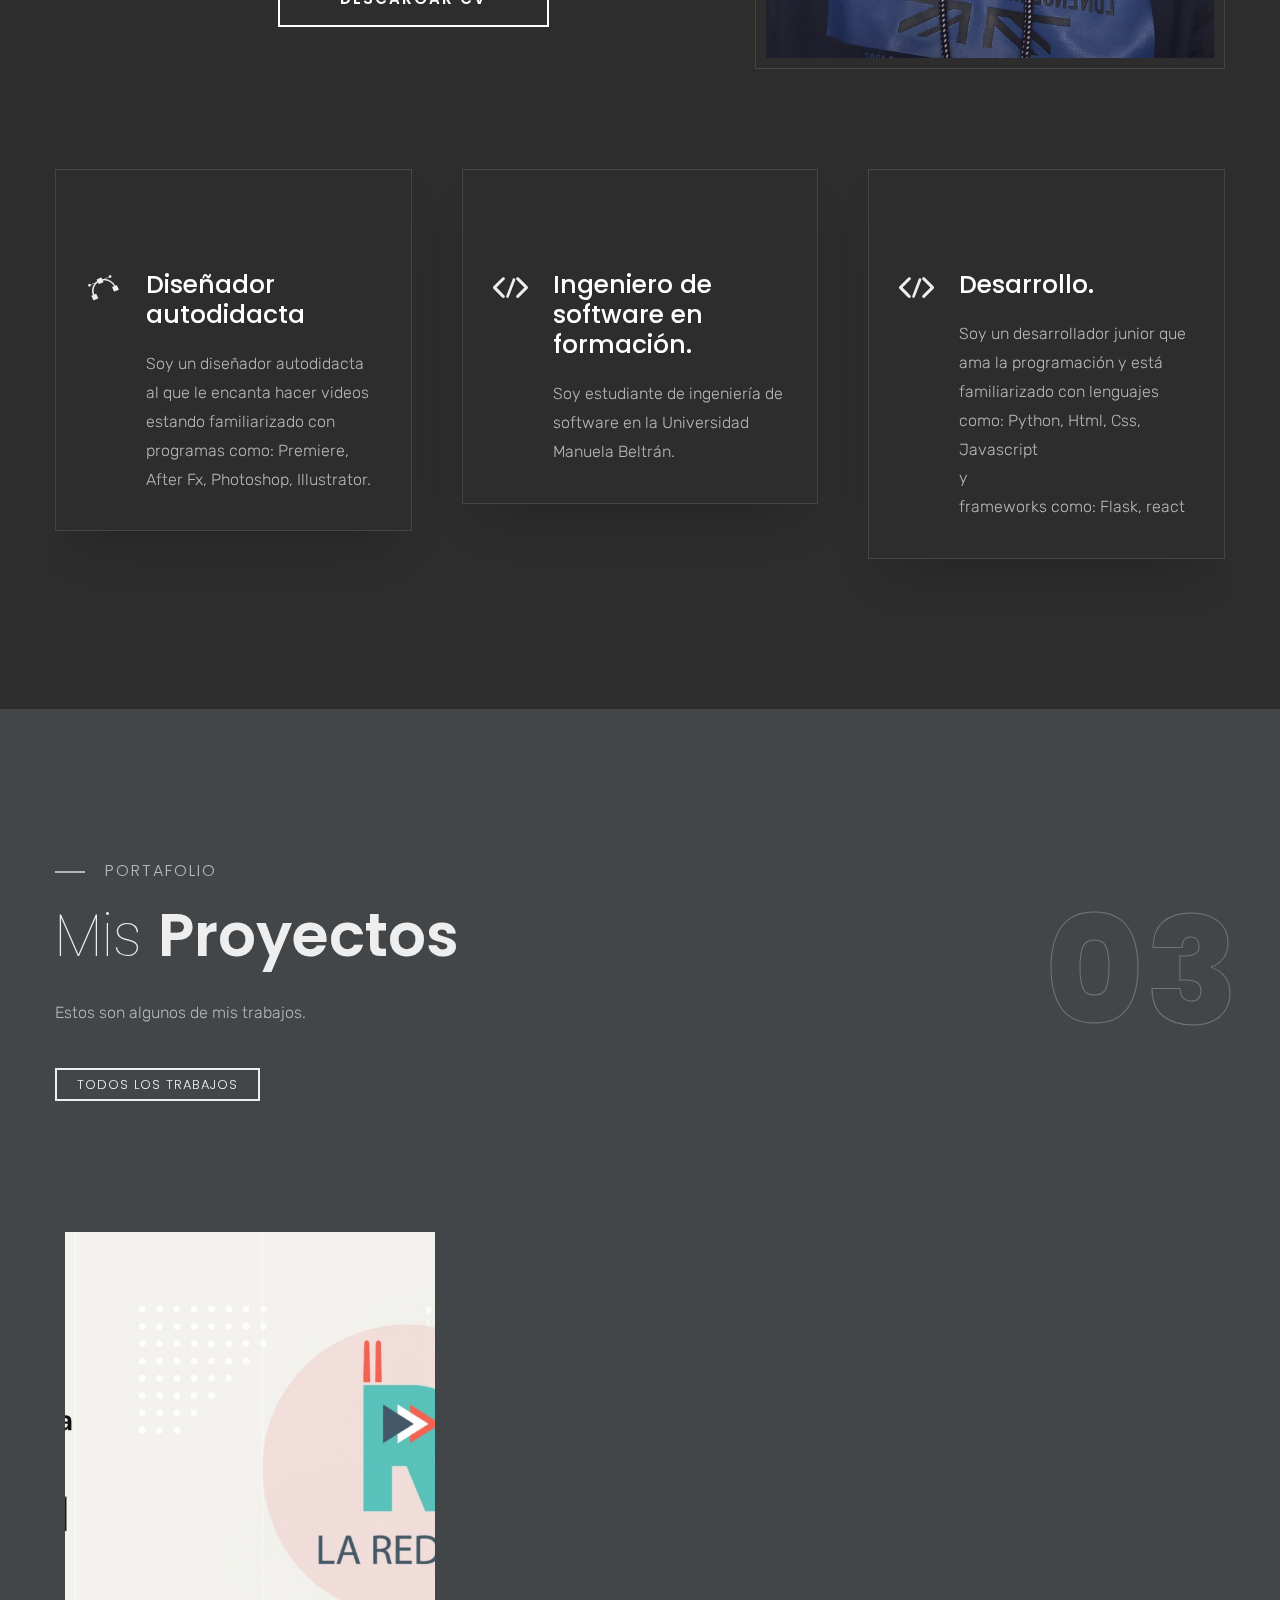
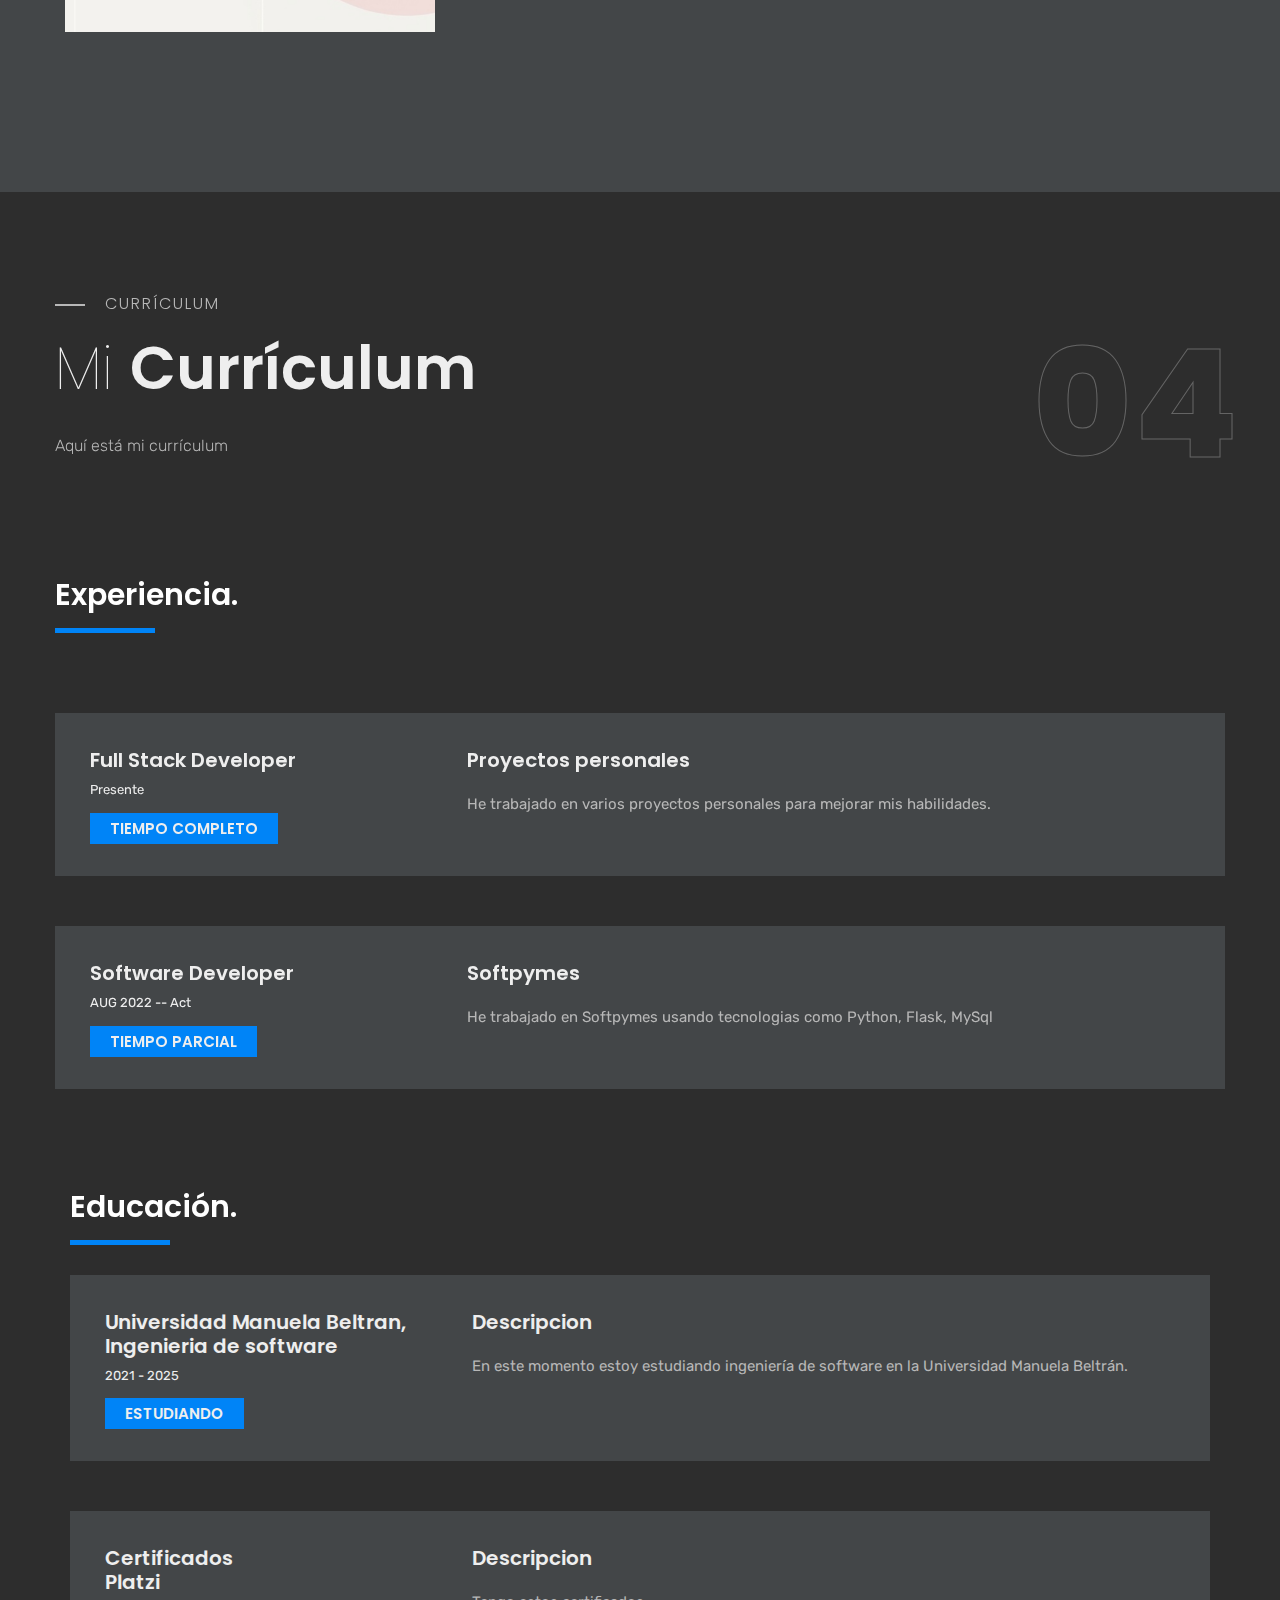
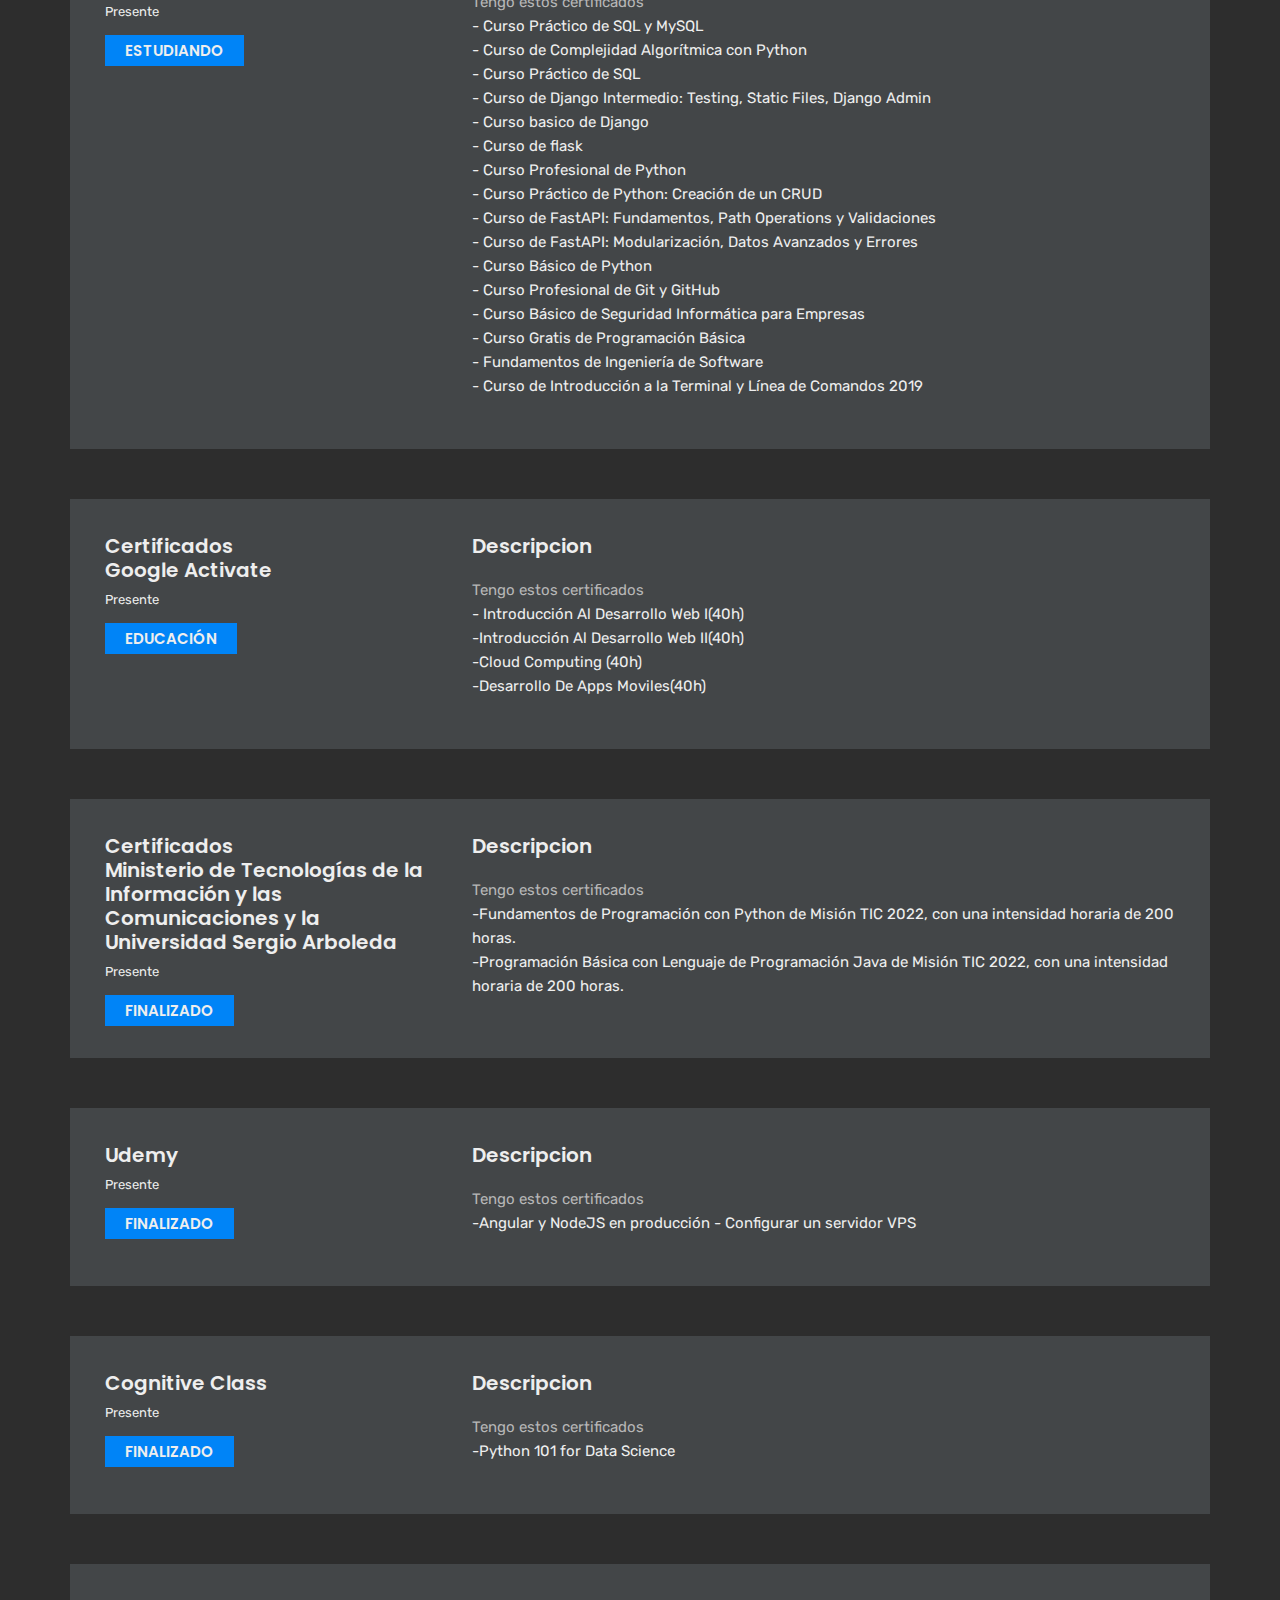
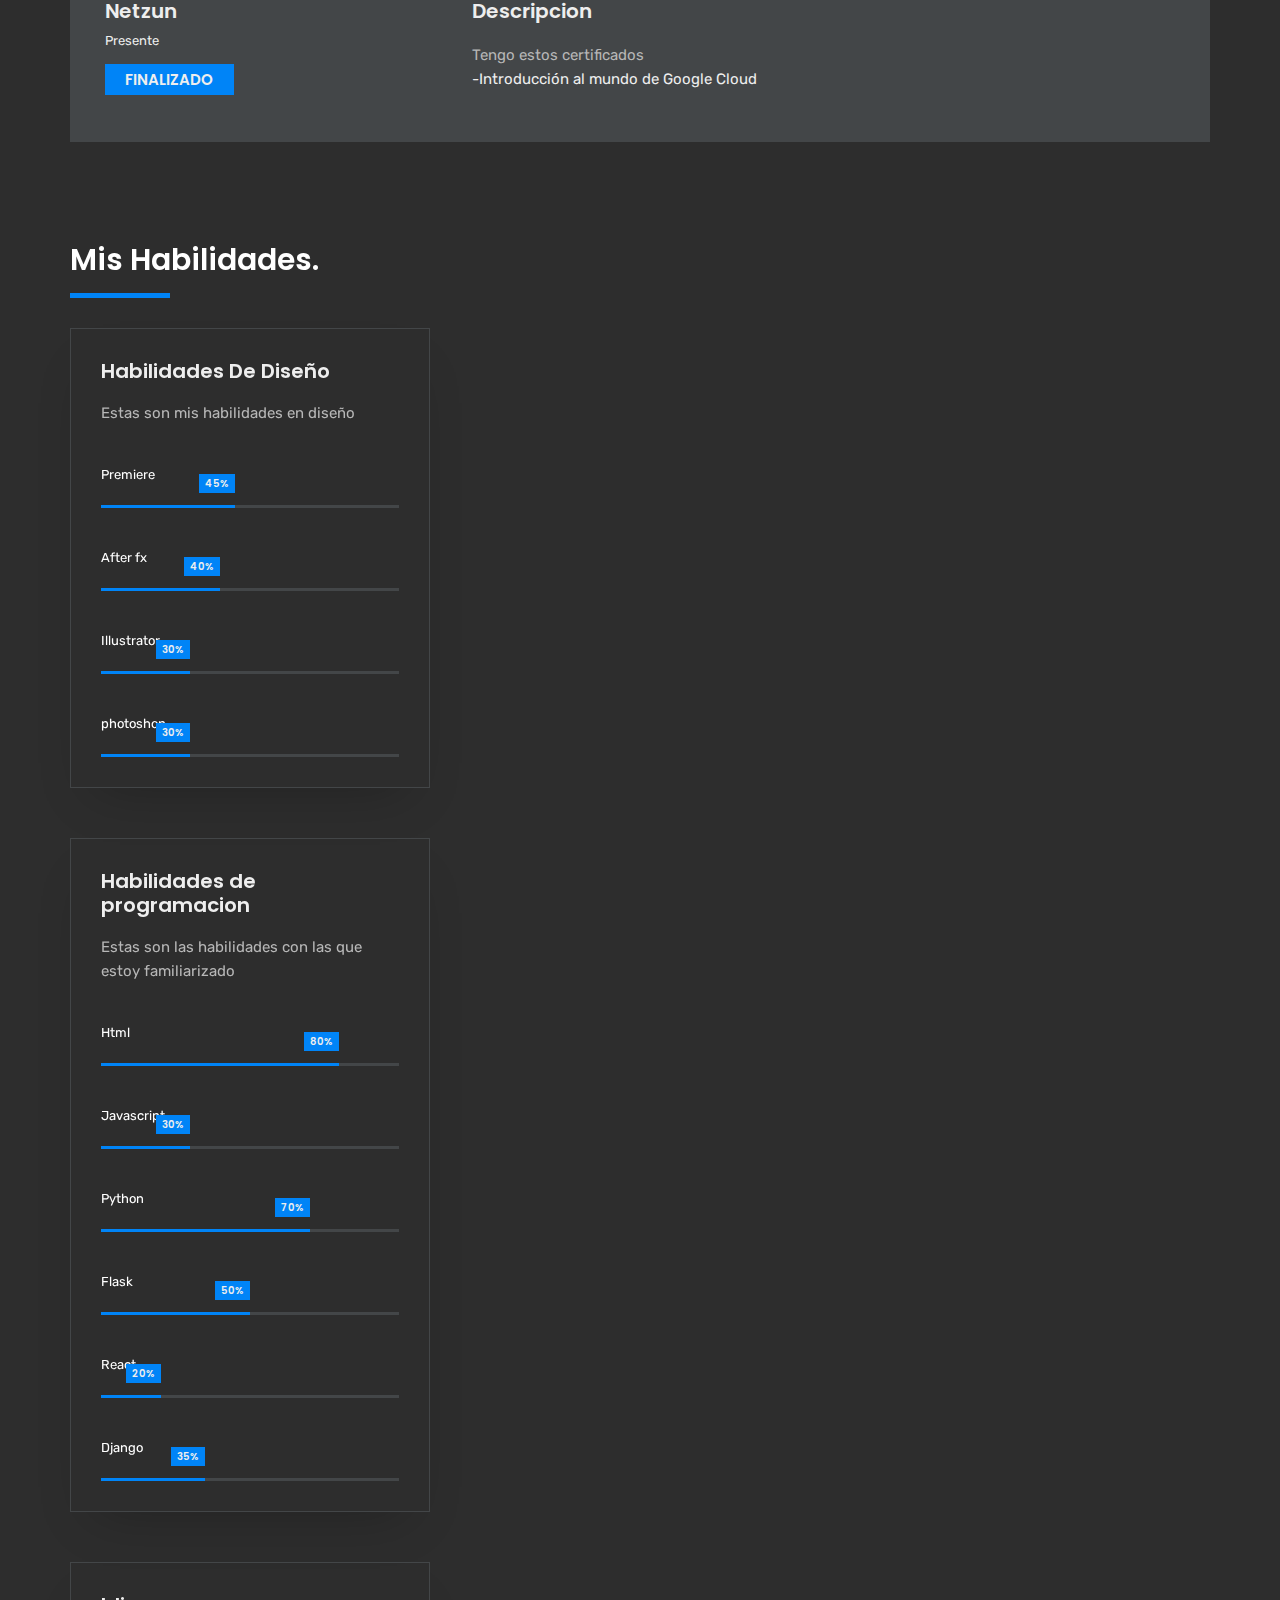
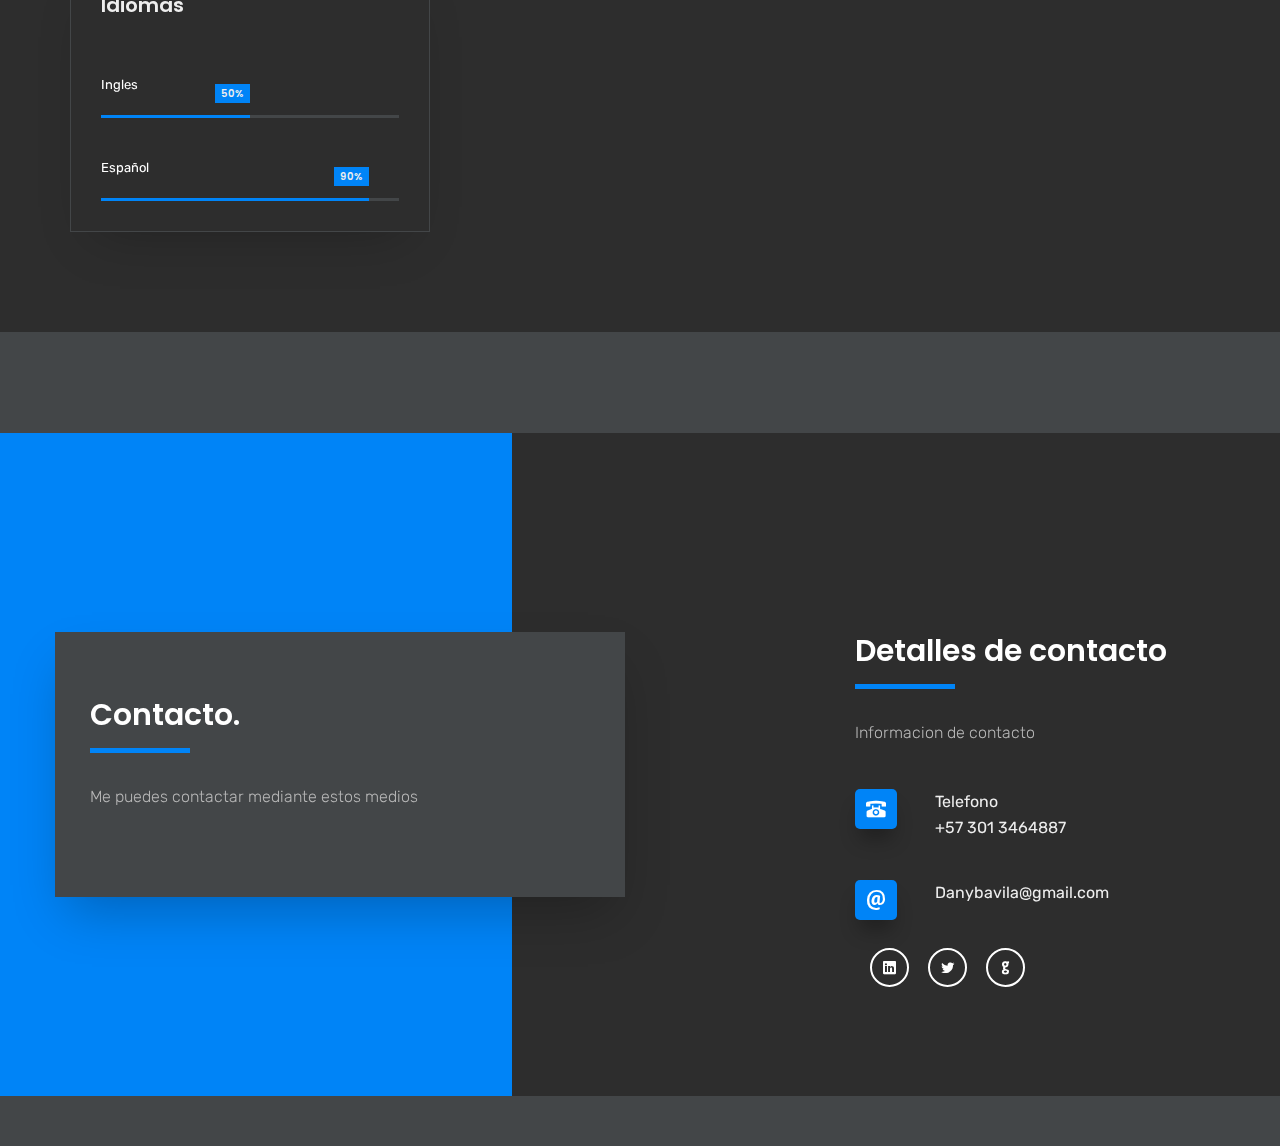
==== commit 8c6164b4: "update" ====
--- a/dark español.html
+++ b/dark español.html
@@ -14,7 +14,7 @@
     <link rel="apple-touch-icon" sizes="180x180" href="image/asset/favicon.png">
     <link rel="icon" type="image/png" sizes="32x32" href="image/asset/favicon.png">
     <link rel="icon" type="image/png" sizes="16x16" href="image/asset/favicon.png">
-    <link rel="shortcut icon" href="image/asset/favicon.png" >
+    <link rel="shortcut icon" href="image/asset/favicon.png">
     <!-- GOOGLE FONT -->
     <link rel="preconnect" href="https://fonts.gstatic.com">
     <link href="https://fonts.googleapis.com/css2?family=Poppins:wght@400;500;600;700;900&family=Rubik&display=swap"
@@ -43,29 +43,29 @@
     <!-- PRELOADER -->
     <div class="preloader">
         <div class="ellipsis">
-          <div></div>
-          <div></div>
-          <div></div>
-          <div></div>
+            <div></div>
+            <div></div>
+            <div></div>
+            <div></div>
         </div>
-      </div>
+    </div>
     <!-- MAIN WRAP -->
     <div class="main-wrap">
-         <!-- SMALL MENU -->
-         <div class="overlay-fade"></div>
-         <div class="wrap-mobilemenu">
-             <button id="closesmenu" class="button-menu">
-                 <i class="icofont-close-squared-alt"></i>
-             </button>
-         <nav class="menu-mobile">
-             <ul class="navigation-list">
-                 <li><a class="nav-link" href="#about-wrap">Sobre mi</a></li>
-                 <li><a class="nav-link" href="#portfolio-wrap">Mis proyectos</a></li>
-                 <li><a class="nav-link" href="#wrap-resume">Mi Resumen</a></li>
-                 <li><a class="nav-link" href="#contact-section">Contacto</a></li>
-             </ul>
-         </nav>
-     </div>
+        <!-- SMALL MENU -->
+        <div class="overlay-fade"></div>
+        <div class="wrap-mobilemenu">
+            <button id="closesmenu" class="button-menu">
+                <i class="icofont-close-squared-alt"></i>
+            </button>
+            <nav class="menu-mobile">
+                <ul class="navigation-list">
+                    <li><a class="nav-link" href="#about-wrap">Sobre mi</a></li>
+                    <li><a class="nav-link" href="#portfolio-wrap">Mis proyectos</a></li>
+                    <li><a class="nav-link" href="#wrap-resume">Mi Resumen</a></li>
+                    <li><a class="nav-link" href="#contact-section">Contacto</a></li>
+                </ul>
+            </nav>
+        </div>
         <!-- HEADER WRAP -->
         <header id="header-wrap">
             <div class="main-headerwrap container">
@@ -103,9 +103,12 @@
                                 <h1>Daniel <span class="sec-word">Bobadilla</span></h1>
                                 <div class="sosmed-home head-sosmed">
                                     <ul class="sosmed-list">
-                                        <li><a href="https://www.linkedin.com/in/daniel-bobadilla-b40735160/"><i class="icofont-linkedin"></i> </a></li>
-                                        <li><a href="https://twitter.com/DanielB_0410"><i class="icofont-twitter"></i> </a></li>
-                                        <li><a href="https://github.com/danielb1004"><i class="icofont-github"></i> </a></li>
+                                        <li><a href="https://www.linkedin.com/in/daniel-bobadilla-b40735160/"><i
+                                                    class="icofont-linkedin"></i> </a></li>
+                                        <li><a href="https://twitter.com/DanielB_0410"><i class="icofont-twitter"></i>
+                                            </a></li>
+                                        <li><a href="https://github.com/danielb1004"><i class="icofont-github"></i> </a>
+                                        </li>
                                         <!-- <li><a href="#"><i class="icofont-dribble"></i> </a></li> -->
                                     </ul>
                                 </div>
@@ -121,7 +124,8 @@
                                 </h3>
                                 <div class="mini-detail">
                                     <p>
-                                        Soy un desarrollador jr apasionado por crear programas que ayuden a optimizar una tarea o una función que brinde valor real al usuario final
+                                        Soy un desarrollador jr apasionado por crear programas que ayuden a optimizar
+                                        una tarea o una función que brinde valor real al usuario final
                                     </p>
                                 </div>
                                 <div class="big-text r-text li-text">01</div>
@@ -144,7 +148,9 @@
                             <h3>Sobre <span class="sec-word">mi</span></h3>
                             <div class="mini-detail">
                                 <p>
-                                    Hola mi nombre es Daniel Bobadilla, un joven apasionado por la tecnología. Me defino como una persona autodidacta que tiene la firme convicción de nunca parar de aprender
+                                    Hola mi nombre es Daniel Bobadilla, un joven apasionado por la tecnología. Me defino
+                                    como una persona autodidacta que tiene la firme convicción de nunca parar de
+                                    aprender
                                 </p>
                             </div>
                             <div class="mini-detailabout">
@@ -206,7 +212,9 @@
                                         <div class="inner-detailido">
                                             <i class="icofont-vector-path icon-w"></i>
                                             <h3>Diseñador autodidacta</h3>
-                                            <p>Soy un diseñador autodidacta al que le encanta hacer videos estando familiarizado con programas como: Premiere, After Fx, Photoshop, Illustrator.</p>
+                                            <p>Soy un diseñador autodidacta al que le encanta hacer videos estando
+                                                familiarizado con programas como: Premiere, After Fx, Photoshop,
+                                                Illustrator.</p>
                                         </div>
                                     </div>
                                 </div>
@@ -216,20 +224,22 @@
                                         <div class="inner-detailido">
                                             <i class="icofont-code-alt icon-w"></i>
                                             <h3>Ingeniero de software en formación.</h3>
-                                            <p>Soy estudiante de ingeniería de software en la Universidad Manuela Beltrán.</p>
-                                        </div>
-                                    </div>
-                                </div>       
+                                            <p>Soy estudiante de ingeniería de software en la Universidad Manuela
+                                                Beltrán.</p>
+                                        </div>
+                                    </div>
+                                </div>
                                 <!-- WHAT IDO ITEM -->
                                 <div class="wrap-whatido">
                                     <div class="wrap-whatidodetail">
                                         <div class="inner-detailido">
                                             <i class="icofont-code-alt icon-w"></i>
                                             <h3>Desarrollo.</h3>
-                                            <p>Soy un desarrollador junior que ama la programación y está familiarizado con lenguajes como: Python, Html, Css, Javascript
-                                            </br>
+                                            <p>Soy un desarrollador junior que ama la programación y está familiarizado
+                                                con lenguajes como: Python, Html, Css, Javascript
+                                                </br>
                                                 y
-                                            </br>
+                                                </br>
                                                 frameworks como: Flask, react</p>
                                         </div>
                                     </div>
@@ -275,13 +285,14 @@
                         <div class="porto-content">
                             <!--  PORFOLIO ITEM -->
                             <div class="porto-item poto">
-                                <a href="https://rich-sprite-276506.ue.r.appspot.com/information">
+                                <a href="http:laredfm.com">
                                     <div class="wrap-portoiner">
-                                        <img src="image/portfolio/Tasky.PNG" alt="Web Design" />
+                                        <img src="image/portfolio/Lared.png" alt="Web Design" />
                                         <div class="info-porto">
                                             <div class="description-porto">
-                                                <h3>Tasky</h3>
-                                                <span>Aplicación para la gestión del servicio en una iglesia</span>
+                                                <h3>La Red Fm</h3>
+                                                <span>Aplicacion para crear noticias, publicar articulos, y
+                                                    establecimientos ademas de una radio digital</span>
                                             </div>
                                         </div>
                                     </div>
@@ -375,7 +386,7 @@
                                         <h3>Full Stack Developer</h3>
                                         <p>Presente </p>
                                         <span class="work-stat">
-                                            Tiempo parcial
+                                            Tiempo Completo
                                         </span>
                                     </div>
                                 </div>
@@ -387,281 +398,444 @@
                                 </div>
                             </div>
                         </div>
-                    </div>
-                    <div class="col-lg-12">
-                        <div class="title-top">
-                            <h3>Educación.</h3>
-                        </div>
-                    </div>
-                    <div class="col-lg-12">
                         <div class="wrap-itemresume">
                             <div class="row">
                                 <div class="col-lg-4">
                                     <div class="l-side">
-                                        <h3>Universidad Manuela Beltran, Ingenieria de software
-                                        </h3>
-                                        <p>2021 - 2025 </p>
+                                        <h3>Software Developer</h3>
+                                        <p> AUG 2022 -- Act </p>
                                         <span class="work-stat">
-                                            Estudiando
+                                            Tiempo parcial
                                         </span>
                                     </div>
                                 </div>
                                 <div class="col-lg-8">
                                     <div class="r-side">
-                                        <h3>Descripcion</h3>
-                                        <p>En este momento estoy estudiando ingeniería de software en la Universidad Manuela Beltrán.</p>
-                                    </div>
-                                </div>
-                            </div>
-                        </div>
-                    </div>
-                    <div class="col-lg-12">
-                        <div class="wrap-itemresume">
-                            <div class="row">
-                                <div class="col-lg-4">
-                                    <div class="l-side">
-                                        <h3>Certificados
-                                        </br> 
-                                        Platzi 
-                                        </h3>
-                                        <p>Presente</p>
-                                        <span class="work-stat">
-                                            Estudiando
-                                        </span>
-                                    </div>
-                                </div>
-                                <div class="col-lg-8">
-                                    <div class="r-side">
-                                        <h3>Descripcion</h3>
-                                        <p>
-                                            Tengo estos certificados
-                                        </br>
-                                        <a href="https://platzi.com/p/danielbobadilla/curso/2728-django-intermedio/diploma/detalle/">- Curso de Django Intermedio: Testing, Static Files, Django Admin</a>
-                                        </br>
-                                        <a href="https://platzi.com/p/danielbobadilla/curso/2694-django/diploma/detalle/">- Curso basico de Django</a>
-                                        </br>
-                                        <a href="https://platzi.com/p/danielbobadilla/curso/1540-course/diploma/detalle/">- Curso de flask</a>
-                                        </br>
-                                        <a href="https://platzi.com/p/danielbobadilla/curso/2397-python-profesional/diploma/detalle/">- Curso Profesional de Python</a>
-                                        </br>
-                                        <a href="https://platzi.com/p/danielbobadilla/curso/1378-python-practico/diploma/detalle/">- Curso Práctico de Python: Creación de un CRUD</a>
-                                        </br>
-                                        <a href="https://platzi.com/p/danielbobadilla/curso/2513-fastapi/diploma/detalle/">- Curso de FastAPI: Fundamentos, Path Operations y Validaciones</a>
-                                        </br>
-                                        <a href="https://platzi.com/p/danielbobadilla/curso/2514-fastapi-modularizacion-datos/diploma/detalle/">- Curso de FastAPI: Modularización, Datos Avanzados y Errores</a>
-                                        </br>
-                                        <a href="https://platzi.com/p/danielbobadilla/curso/1937-python/diploma/detalle/">- Curso Básico de Python</a>
-                                        </br>
-                                        <a href="https://platzi.com/p/danielbobadilla/curso/1557-git-github/diploma/detalle/">- Curso Profesional de Git y GitHub</a>
-                                        </br>
-                                        <a href="https://platzi.com/p/danielbobadilla/curso/1647-seguridad-empresas/diploma/detalle/">- Curso Básico de Seguridad Informática para Empresas</a>
-                                        </br>
-                                        <a href="https://platzi.com/p/danielbobadilla/curso/1050-programacion-basica/diploma/detalle/">- Curso Gratis de Programación Básica</a>
-                                        </br>
-                                        <a href="https://platzi.com/p/danielbobadilla/curso/1748-terminal-2019/diploma/detalle/">- Fundamentos de Ingeniería de Software</a>
-                                        </br>
-                                        <a href="https://platzi.com/p/danielbobadilla/curso/1748-terminal-2019/diploma/detalle/">- Curso de Introducción a la Terminal y Línea de Comandos 2019</a>
-                                        
+                                        <h3>Softpymes</h3>
+                                        <p>He trabajado en Softpymes usando tecnologias como Python, Flask, MySql
                                         </p>
                                     </div>
                                 </div>
                             </div>
                         </div>
                     </div>
-                    <div class="col-lg-12">
-                        <div class="wrap-itemresume">
-                            <div class="row">
-                                <div class="col-lg-4">
-                                    <div class="l-side">
-                                        <h3>Certificados
-                                        </br> 
-                                        Google Activate 
-                                        </h3>
-                                        <p>Presente</p>
-                                        <span class="work-stat">
-                                            Educación
-                                        </span>
-                                    </div>
-                                </div>
-                                <div class="col-lg-8">
-                                    <div class="r-side">
-                                        <h3>Descripcion</h3>
-                                        <p>
-                                            Tengo estos certificados
-                                        </br>
-                                        <a href="image/certificates/certificado (1).pdf">- Introducción Al Desarrollo Web I(40h)</a>
-                                        </br>
-                                        <a href="image/certificates/certificado (2).pdf">-Introducción Al Desarrollo Web II(40h)</a>
+                </div>
+                <div class="col-lg-12">
+                    <div class="title-top">
+                        <h3>Educación.</h3>
+                    </div>
+                </div>
+                <div class="col-lg-12">
+                    <div class="wrap-itemresume">
+                        <div class="row">
+                            <div class="col-lg-4">
+                                <div class="l-side">
+                                    <h3>Universidad Manuela Beltran, Ingenieria de software
+                                    </h3>
+                                    <p>2021 - 2025 </p>
+                                    <span class="work-stat">
+                                        Estudiando
+                                    </span>
+                                </div>
+                            </div>
+                            <div class="col-lg-8">
+                                <div class="r-side">
+                                    <h3>Descripcion</h3>
+                                    <p>En este momento estoy estudiando ingeniería de software en la Universidad
+                                        Manuela Beltrán.</p>
+                                </div>
+                            </div>
+                        </div>
+                    </div>
+                </div>
+                <div class="col-lg-12">
+                    <div class="wrap-itemresume">
+                        <div class="row">
+                            <div class="col-lg-4">
+                                <div class="l-side">
+                                    <h3>Certificados
+                                        </br>
+                                        Platzi
+                                    </h3>
+                                    <p>Presente</p>
+                                    <span class="work-stat">
+                                        Estudiando
+                                    </span>
+                                </div>
+                            </div>
+                            <div class="col-lg-8">
+                                <div class="r-side">
+                                    <h3>Descripcion</h3>
+                                    <p>
+                                        Tengo estos certificados
+                                        </br>
+                                        <a
+                                            href="https://platzi.com/p/danielbobadilla/curso/1272-sql-mysql/diploma/detalle/">-
+                                            Curso Práctico de SQL y MySQL</a>
+                                        </br>
+                                        <a
+                                            href="https://platzi.com/p/danielbobadilla/curso/1775-algoritmos-python/diploma/detalle/">-
+                                            Curso de Complejidad Algorítmica con Python</a>
+                                        </br>
+                                        <a
+                                            href="https://platzi.com/p/danielbobadilla/curso/2059-practico-sql/diploma/detalle/">-
+                                            Curso Práctico de SQL</a>
+                                        </br>
+                                        <a
+                                            href="https://platzi.com/p/danielbobadilla/curso/2728-django-intermedio/diploma/detalle/">-
+                                            Curso de Django Intermedio: Testing, Static Files, Django Admin</a>
+                                        </br>
+                                        <a
+                                            href="https://platzi.com/p/danielbobadilla/curso/2694-django/diploma/detalle/">-
+                                            Curso basico de Django</a>
+                                        </br>
+                                        <a
+                                            href="https://platzi.com/p/danielbobadilla/curso/1540-course/diploma/detalle/">-
+                                            Curso de flask</a>
+                                        </br>
+                                        <a
+                                            href="https://platzi.com/p/danielbobadilla/curso/2397-python-profesional/diploma/detalle/">-
+                                            Curso Profesional de Python</a>
+                                        </br>
+                                        <a
+                                            href="https://platzi.com/p/danielbobadilla/curso/1378-python-practico/diploma/detalle/">-
+                                            Curso Práctico de Python: Creación de un CRUD</a>
+                                        </br>
+                                        <a
+                                            href="https://platzi.com/p/danielbobadilla/curso/2513-fastapi/diploma/detalle/">-
+                                            Curso de FastAPI: Fundamentos, Path Operations y Validaciones</a>
+                                        </br>
+                                        <a
+                                            href="https://platzi.com/p/danielbobadilla/curso/2514-fastapi-modularizacion-datos/diploma/detalle/">-
+                                            Curso de FastAPI: Modularización, Datos Avanzados y Errores</a>
+                                        </br>
+                                        <a
+                                            href="https://platzi.com/p/danielbobadilla/curso/1937-python/diploma/detalle/">-
+                                            Curso Básico de Python</a>
+                                        </br>
+                                        <a
+                                            href="https://platzi.com/p/danielbobadilla/curso/1557-git-github/diploma/detalle/">-
+                                            Curso Profesional de Git y GitHub</a>
+                                        </br>
+                                        <a
+                                            href="https://platzi.com/p/danielbobadilla/curso/1647-seguridad-empresas/diploma/detalle/">-
+                                            Curso Básico de Seguridad Informática para Empresas</a>
+                                        </br>
+                                        <a
+                                            href="https://platzi.com/p/danielbobadilla/curso/1050-programacion-basica/diploma/detalle/">-
+                                            Curso Gratis de Programación Básica</a>
+                                        </br>
+                                        <a
+                                            href="https://platzi.com/p/danielbobadilla/curso/1748-terminal-2019/diploma/detalle/">-
+                                            Fundamentos de Ingeniería de Software</a>
+                                        </br>
+                                        <a
+                                            href="https://platzi.com/p/danielbobadilla/curso/1748-terminal-2019/diploma/detalle/">-
+                                            Curso de Introducción a la Terminal y Línea de Comandos 2019</a>
+
+                                    </p>
+                                </div>
+                            </div>
+                        </div>
+                    </div>
+                </div>
+                <div class="col-lg-12">
+                    <div class="wrap-itemresume">
+                        <div class="row">
+                            <div class="col-lg-4">
+                                <div class="l-side">
+                                    <h3>Certificados
+                                        </br>
+                                        Google Activate
+                                    </h3>
+                                    <p>Presente</p>
+                                    <span class="work-stat">
+                                        Educación
+                                    </span>
+                                </div>
+                            </div>
+                            <div class="col-lg-8">
+                                <div class="r-side">
+                                    <h3>Descripcion</h3>
+                                    <p>
+                                        Tengo estos certificados
+                                        </br>
+                                        <a href="image/certificates/certificado (1).pdf">- Introducción Al
+                                            Desarrollo Web I(40h)</a>
+                                        </br>
+                                        <a href="image/certificates/certificado (2).pdf">-Introducción Al Desarrollo
+                                            Web II(40h)</a>
                                         </br>
                                         <a href="image/certificates/certificado (3).pdf">-Cloud Computing (40h)</a>
                                         </br>
-                                        <a href="image/certificates/certificado.pdf">-Desarrollo De Apps Moviles(40h)</a>
-                                        </p>
-                                    </div>
-                                </div>
-                            </div>
-                        </div>
-                    </div>
-                    <div class="col-lg-12">
-                        <div class="wrap-itemresume">
-                            <div class="row">
-                                <div class="col-lg-4">
-                                    <div class="l-side">
-                                        <h3>Certificados
-                                        </br> 
-                                        Ministerio de Tecnologías de la Información y las  Comunicaciones y la Universidad Sergio Arboleda 
-                                        </h3>
-                                        <p>Presente</p>
-                                        <span class="work-stat">
-                                            Finalizado
-                                        </span>
-                                    </div>
-                                </div>
-                                <div class="col-lg-8">
-                                    <div class="r-side">
-                                        <h3>Descripcion</h3>
-                                        <p>
-                                            Tengo estos certificados
-                                        </br>
-                                        <a href="image/certificates/Daniel_Yecid_Bobadilla_Avila-sign_12.pdf">-Fundamentos de  Programación con Python de Misión TIC 2022, con una intensidad horaria de 200 horas.</a>
-                                        </br>
-                                        <a href="image/certificates/Daniel_Yecid__Bobadilla_Auvila-sign_1.pdf">-Programación Básica con Lenguaje de Programación Java de Misión TIC 2022, con una intensidad horaria de 200 horas.</a>                      
-                                        </p>
-                                    </div>
-                                </div>
-                            </div>
-                        </div>
-                    </div>
-                    <div class="col-lg-12">
-                        <div class="title-top">
-                            <h3>Mis Habilidades.</h3>
-                        </div>
-                    </div>
-
-                    <div class="col-lg-4">
-                        <div class="part-col">
-                            <h3>Habilidades De Diseño</h3>
-                            <p>Estas son mis habilidades en diseño</p>
-                            <div class="wrap-bar">
-                                <p class="title-pp">Premiere </p>
-                                <div class="skill-bar" data-valuenow="45">
-                                    <span>45%</span>
-                                </div>
-                            </div>
-                            <div class="wrap-bar">
-                                <p class="title-pp">After fx</p>
-                                <div class="skill-bar" data-valuenow="40">
-                                    <span>40%</span>
-                                </div>
-                            </div>
-                            <div class="wrap-bar">
-                                <p class="title-pp">Illustrator</p>
-                                <div class="skill-bar" data-valuenow="30">
-                                    <span>30%</span>
-                                </div>
-                            </div>
-                            <div class="wrap-bar">
-                                <p class="title-pp">photoshop</p>
-                                <div class="skill-bar" data-valuenow="30">
-                                    <span>30%</span>
-                                </div>
-                            </div>
-                        </div>
-                    </div>
-                    <div class="col-lg-4">
-                        <div class="part-col dark-one">
-                            <h3>Habilidades de programacion
-                            </h3>
-                            <p>Estas son las habilidades con las que estoy familiarizado</p>
-                            <div class="wrap-bar">
-                                <p class="title-pp">Html</p>
-                                <div class="skill-bar" data-valuenow="80">
-                                    <span>92%</span>
-                                </div>
-                            </div>
-                            <div class="wrap-bar">
-                                <p class="title-pp">Javascript</p>
-                                <div class="skill-bar" data-valuenow="30">
-                                    <span>30%</span>
-                                </div>
-                            </div>
-                            <div class="wrap-bar">
-                                <p class="title-pp">Python</p>
-                                <div class="skill-bar" data-valuenow="70">
-                                    <span>70%</span>
-                                </div>
-                            </div>
-                            <div class="wrap-bar">
-                                <p class="title-pp">Flask</p>
-                                <div class="skill-bar" data-valuenow="50">
-                                    <span>70%</span>
-                                </div>
-                            </div>
-                            <div class="wrap-bar">
-                                <p class="title-pp">React</p>
-                                <div class="skill-bar" data-valuenow="20">
-                                    <span>20</span>
-                                </div>
-                            </div>
-                            <div class="wrap-bar">
-                                <p class="title-pp">Django</p>
-                                <div class="skill-bar" data-valuenow="35">
-                                    <span>35</span>
-                                </div>
-                            </div>
-                        </div>
-                    </div>
-                    <div class="col-lg-4">
-                        <div class="part-col">
-                            <h3>Idiomas</h3>
-                            <p></p>
-                            <div class="wrap-bar">
-                                <p class="title-pp">Ingles</p>
-                                <div class="skill-bar" data-valuenow="50">
-                                    <span>50%</span>
-                                </div>
-                            </div>
-                            <div class="wrap-bar">
-                                <p class="title-pp">Español</p>
-                                <div class="skill-bar" data-valuenow="90">
-                                    <span>90%</span>
-                                </div>
+                                        <a href="image/certificates/certificado.pdf">-Desarrollo De Apps
+                                            Moviles(40h)</a>
+                                    </p>
+                                </div>
+                            </div>
+                        </div>
+                    </div>
+                </div>
+                <div class="col-lg-12">
+                    <div class="wrap-itemresume">
+                        <div class="row">
+                            <div class="col-lg-4">
+                                <div class="l-side">
+                                    <h3>Certificados
+                                        </br>
+                                        Ministerio de Tecnologías de la Información y las Comunicaciones y la
+                                        Universidad Sergio Arboleda
+                                    </h3>
+                                    <p>Presente</p>
+                                    <span class="work-stat">
+                                        Finalizado
+                                    </span>
+                                </div>
+                            </div>
+                            <div class="col-lg-8">
+                                <div class="r-side">
+                                    <h3>Descripcion</h3>
+                                    <p>
+                                        Tengo estos certificados
+                                        </br>
+                                        <a href="image/certificates/Daniel_Yecid_Bobadilla_Avila-sign_12.pdf">-Fundamentos
+                                            de Programación con Python de Misión TIC 2022, con una intensidad
+                                            horaria de 200 horas.</a>
+                                        </br>
+                                        <a href="image/certificates/Daniel_Yecid__Bobadilla_Auvila-sign_1.pdf">-Programación
+                                            Básica con Lenguaje de Programación Java de Misión TIC 2022, con una
+                                            intensidad horaria de 200 horas.</a>
+                                    </p>
+                                </div>
+                            </div>
+                        </div>
+                    </div>
+                </div>
+                <div class="col-lg-12">
+                    <div class="wrap-itemresume">
+                        <div class="row">
+                            <div class="col-lg-4">
+                                <div class="l-side">
+                                    <h3>Udemy
+                                        </br>
+
+                                    </h3>
+                                    <p>Presente</p>
+                                    <span class="work-stat">
+                                        Finalizado
+                                    </span>
+                                </div>
+                            </div>
+                            <div class="col-lg-8">
+                                <div class="r-side">
+                                    <h3>Descripcion</h3>
+                                    <p>
+                                        Tengo estos certificados
+                                        </br>
+                                        <a
+                                            href="https://www.udemy.com/certificate/UC-07688cd2-8a4e-4c06-b607-4f8c85edf587/">-Angular
+                                            y NodeJS en producción - Configurar un servidor VPS</a>
+                                        </br>
+                                    </p>
+                                </div>
+                            </div>
+                        </div>
+                    </div>
+                </div>
+
+                <div class="col-lg-12">
+                    <div class="wrap-itemresume">
+                        <div class="row">
+                            <div class="col-lg-4">
+                                <div class="l-side">
+                                    <h3>Cognitive Class
+                                        </br>
+
+                                    </h3>
+                                    <p>Presente</p>
+                                    <span class="work-stat">
+                                        Finalizado
+                                    </span>
+                                </div>
+                            </div>
+                            <div class="col-lg-8">
+                                <div class="r-side">
+                                    <h3>Descripcion</h3>
+                                    <p>
+                                        Tengo estos certificados
+                                        </br>
+                                        <a
+                                            href="https://courses.cognitiveclass.ai/certificates/b89f5778efc3487fbdfa49029b6b9d7d">-Python 101 for Data Science
+                                        </a>
+                                        </br>
+                                    </p>
+                                </div>
+                            </div>
+                        </div>
+                    </div>
+                </div>
+
+                <div class="col-lg-12">
+                    <div class="wrap-itemresume">
+                        <div class="row">
+                            <div class="col-lg-4">
+                                <div class="l-side">
+                                    <h3>Netzun
+                                        </br>
+
+                                    </h3>
+                                    <p>Presente</p>
+                                    <span class="work-stat">
+                                        Finalizado
+                                    </span>
+                                </div>
+                            </div>
+                            <div class="col-lg-8">
+                                <div class="r-side">
+                                    <h3>Descripcion</h3>
+                                    <p>
+                                        Tengo estos certificados
+                                        </br>
+                                        <a href="image/certificates/certificate.pdf">-Introducción al mundo de Google
+                                            Cloud</a>
+                                        </br>
+                                    </p>
+                                </div>
+                            </div>
+                        </div>
+                    </div>
+                </div>
+
+                <div class="col-lg-12">
+                    <div class="title-top">
+                        <h3>Mis Habilidades.</h3>
+                    </div>
+                </div>
+
+                <div class="col-lg-4">
+                    <div class="part-col">
+                        <h3>Habilidades De Diseño</h3>
+                        <p>Estas son mis habilidades en diseño</p>
+                        <div class="wrap-bar">
+                            <p class="title-pp">Premiere </p>
+                            <div class="skill-bar" data-valuenow="45">
+                                <span>45%</span>
+                            </div>
+                        </div>
+                        <div class="wrap-bar">
+                            <p class="title-pp">After fx</p>
+                            <div class="skill-bar" data-valuenow="40">
+                                <span>40%</span>
+                            </div>
+                        </div>
+                        <div class="wrap-bar">
+                            <p class="title-pp">Illustrator</p>
+                            <div class="skill-bar" data-valuenow="30">
+                                <span>30%</span>
+                            </div>
+                        </div>
+                        <div class="wrap-bar">
+                            <p class="title-pp">photoshop</p>
+                            <div class="skill-bar" data-valuenow="30">
+                                <span>30%</span>
+                            </div>
+                        </div>
+                    </div>
+                </div>
+                <div class="col-lg-4">
+                    <div class="part-col dark-one">
+                        <h3>Habilidades de programacion
+                        </h3>
+                        <p>Estas son las habilidades con las que estoy familiarizado</p>
+                        <div class="wrap-bar">
+                            <p class="title-pp">Html</p>
+                            <div class="skill-bar" data-valuenow="80">
+                                <span>92%</span>
+                            </div>
+                        </div>
+                        <div class="wrap-bar">
+                            <p class="title-pp">Javascript</p>
+                            <div class="skill-bar" data-valuenow="30">
+                                <span>30%</span>
+                            </div>
+                        </div>
+                        <div class="wrap-bar">
+                            <p class="title-pp">Python</p>
+                            <div class="skill-bar" data-valuenow="70">
+                                <span>70%</span>
+                            </div>
+                        </div>
+                        <div class="wrap-bar">
+                            <p class="title-pp">Flask</p>
+                            <div class="skill-bar" data-valuenow="50">
+                                <span>70%</span>
+                            </div>
+                        </div>
+                        <div class="wrap-bar">
+                            <p class="title-pp">React</p>
+                            <div class="skill-bar" data-valuenow="20">
+                                <span>20</span>
+                            </div>
+                        </div>
+                        <div class="wrap-bar">
+                            <p class="title-pp">Django</p>
+                            <div class="skill-bar" data-valuenow="35">
+                                <span>35</span>
+                            </div>
+                        </div>
+                    </div>
+                </div>
+                <div class="col-lg-4">
+                    <div class="part-col">
+                        <h3>Idiomas</h3>
+                        <p></p>
+                        <div class="wrap-bar">
+                            <p class="title-pp">Ingles</p>
+                            <div class="skill-bar" data-valuenow="50">
+                                <span>50%</span>
+                            </div>
+                        </div>
+                        <div class="wrap-bar">
+                            <p class="title-pp">Español</p>
+                            <div class="skill-bar" data-valuenow="90">
+                                <span>90%</span>
                             </div>
                         </div>
                     </div>
                 </div>
             </div>
-            <div class="wrap-partnercontainer">
-                <div id="partner-sliderwrap" class="container">
-                    <div class="row">
-                        <div class="col-lg-12">
-                            <div class="partner-wrap owl-carousel" id="craxpartner-slide">
-                                <!-- ITEM PARTNER -->
-                                <!-- <div class="item-partner">
+    </div>
+    <div class="wrap-partnercontainer">
+        <div id="partner-sliderwrap" class="container">
+            <div class="row">
+                <div class="col-lg-12">
+                    <div class="partner-wrap owl-carousel" id="craxpartner-slide">
+                        <!-- ITEM PARTNER -->
+                        <!-- <div class="item-partner">
                                     <img src="image/partner/5.png" alt="partner" />
                                 </div> -->
 
-                            </div>
-                        </div>
                     </div>
                 </div>
             </div>
-        </section>
-        <!-- CONTACT SECTION -->
-        <section id="contact-section">
-            <div class="container">
-                <div class="row align-items-center">
-                    <div class="col-lg-6">
-                        <div class="contact-form">
-                            <div class="title-top">
-                                <h3>Contacto.</h3>
-                            </div>
-                            <div class="mini-detail">
-                                <p>
-                                    Me puedes contactar mediante estos medios
-                                </p>
-                            </div>
-                            <!-- <form action="#" method="get" accept-charset="utf-8" id="form-contact">
+        </div>
+    </div>
+    </section>
+    <!-- CONTACT SECTION -->
+    <section id="contact-section">
+        <div class="container">
+            <div class="row align-items-center">
+                <div class="col-lg-6">
+                    <div class="contact-form">
+                        <div class="title-top">
+                            <h3>Contacto.</h3>
+                        </div>
+                        <div class="mini-detail">
+                            <p>
+                                Me puedes contactar mediante estos medios
+                            </p>
+                        </div>
+                        <!-- <form action="#" method="get" accept-charset="utf-8" id="form-contact">
                                 <div class="row">
                                     <div class="col-lg-6">
                                         <input type="text" placeholder="First Name" name="Fname" />
@@ -678,67 +852,70 @@
                                     </div>
                                 </div>
                             </form> -->
-                        </div>
-                    </div>
-                    <div class="col-lg-4 ml-auto">
-                        <div class="detail-contact">
-                            <div class="title-top">
-                                <h3>Detalles de contacto</h3>
-                            </div>
-                            <div class="mini-detail">
-                                <p>
-                                    Informacion de contacto
-                                </p>
-                            </div>
-                            <!-- <div class="detail-info">
+                    </div>
+                </div>
+                <div class="col-lg-4 ml-auto">
+                    <div class="detail-contact">
+                        <div class="title-top">
+                            <h3>Detalles de contacto</h3>
+                        </div>
+                        <div class="mini-detail">
+                            <p>
+                                Informacion de contacto
+                            </p>
+                        </div>
+                        <!-- <div class="detail-info">
                                 <i class="icofont-map-pins the-icon"></i>
                                 <div class="inner-detail">
                                     <p>Unnamed Road 77152, jakarta Selatan Indonesia.</p>
                                 </div>
                             </div> -->
-                            <div class="detail-info">
-                                <i class="icofont-ui-dial-phone the-icon"></i>
-                                <div class="inner-detail">
-                                    <p>Telefono<br />
-                                        +57 301 3464887 </p>
-                                </div>
-                            </div>
-                            <div class="detail-info">
-                                <i class="icofont-ui-email the-icon"></i>
-                                <div class="inner-detail">
-                                    <p>Danybavila@gmail.com<br /></p>
-                                </div>
-                            </div>
-                            <div class="sosmed-home foot-sosmed">
-                                <ul class="sosmed-list">
-                                    <li><a href="https://www.linkedin.com/in/daniel-bobadilla-b40735160/"><i class="icofont-linkedin"></i> </a></li>
-                                    <li><a href="https://twitter.com/DanielB_0410"><i class="icofont-twitter"></i> </a></li>
-                                    <li><a href="https://github.com/danielb1004"><i class="icofont-github"></i> </a></li>
-                                    <!-- <li><a href="#"><i class="icofont-dribble"></i> </a></li> -->
-                                </ul>
-                            </div>
+                        <div class="detail-info">
+                            <i class="icofont-ui-dial-phone the-icon"></i>
+                            <div class="inner-detail">
+                                <p>Telefono<br />
+                                    +57 301 3464887 </p>
+                            </div>
+                        </div>
+                        <div class="detail-info">
+                            <i class="icofont-ui-email the-icon"></i>
+                            <div class="inner-detail">
+                                <p>Danybavila@gmail.com<br /></p>
+                            </div>
+                        </div>
+                        <div class="sosmed-home foot-sosmed">
+                            <ul class="sosmed-list">
+                                <li><a href="https://www.linkedin.com/in/daniel-bobadilla-b40735160/"><i
+                                            class="icofont-linkedin"></i> </a></li>
+                                <li><a href="https://twitter.com/DanielB_0410"><i class="icofont-twitter"></i> </a>
+                                </li>
+                                <li><a href="https://github.com/danielb1004"><i class="icofont-github"></i> </a>
+                                </li>
+                                <!-- <li><a href="#"><i class="icofont-dribble"></i> </a></li> -->
+                            </ul>
                         </div>
                     </div>
                 </div>
             </div>
-        </section>
-        <!-- FOOTER -->
-        <footer id="footer-wrap">
-            <div class="container">
-                <div class="row">
-                    <div class="col-lg-4">
-                        <div class="wrap-title-foot">
-                            <h3><b></b> </h3>
-                        </div>
+        </div>
+    </section>
+    <!-- FOOTER -->
+    <footer id="footer-wrap">
+        <div class="container">
+            <div class="row">
+                <div class="col-lg-4">
+                    <div class="wrap-title-foot">
+                        <h3><b></b> </h3>
                     </div>
                 </div>
             </div>
-        </footer>
-        <!-- SCROLLTOP -->
-        <a href="#" class="scroll-top">
-            <i class="icofont-arrow-up dropicon">
-            </i>
-        </a>
+        </div>
+    </footer>
+    <!-- SCROLLTOP -->
+    <a href="#" class="scroll-top">
+        <i class="icofont-arrow-up dropicon">
+        </i>
+    </a>
     </div>
     <!-- END MAIN WRAP -->
     <!-- JAVASCRIPT JQUERY -->
